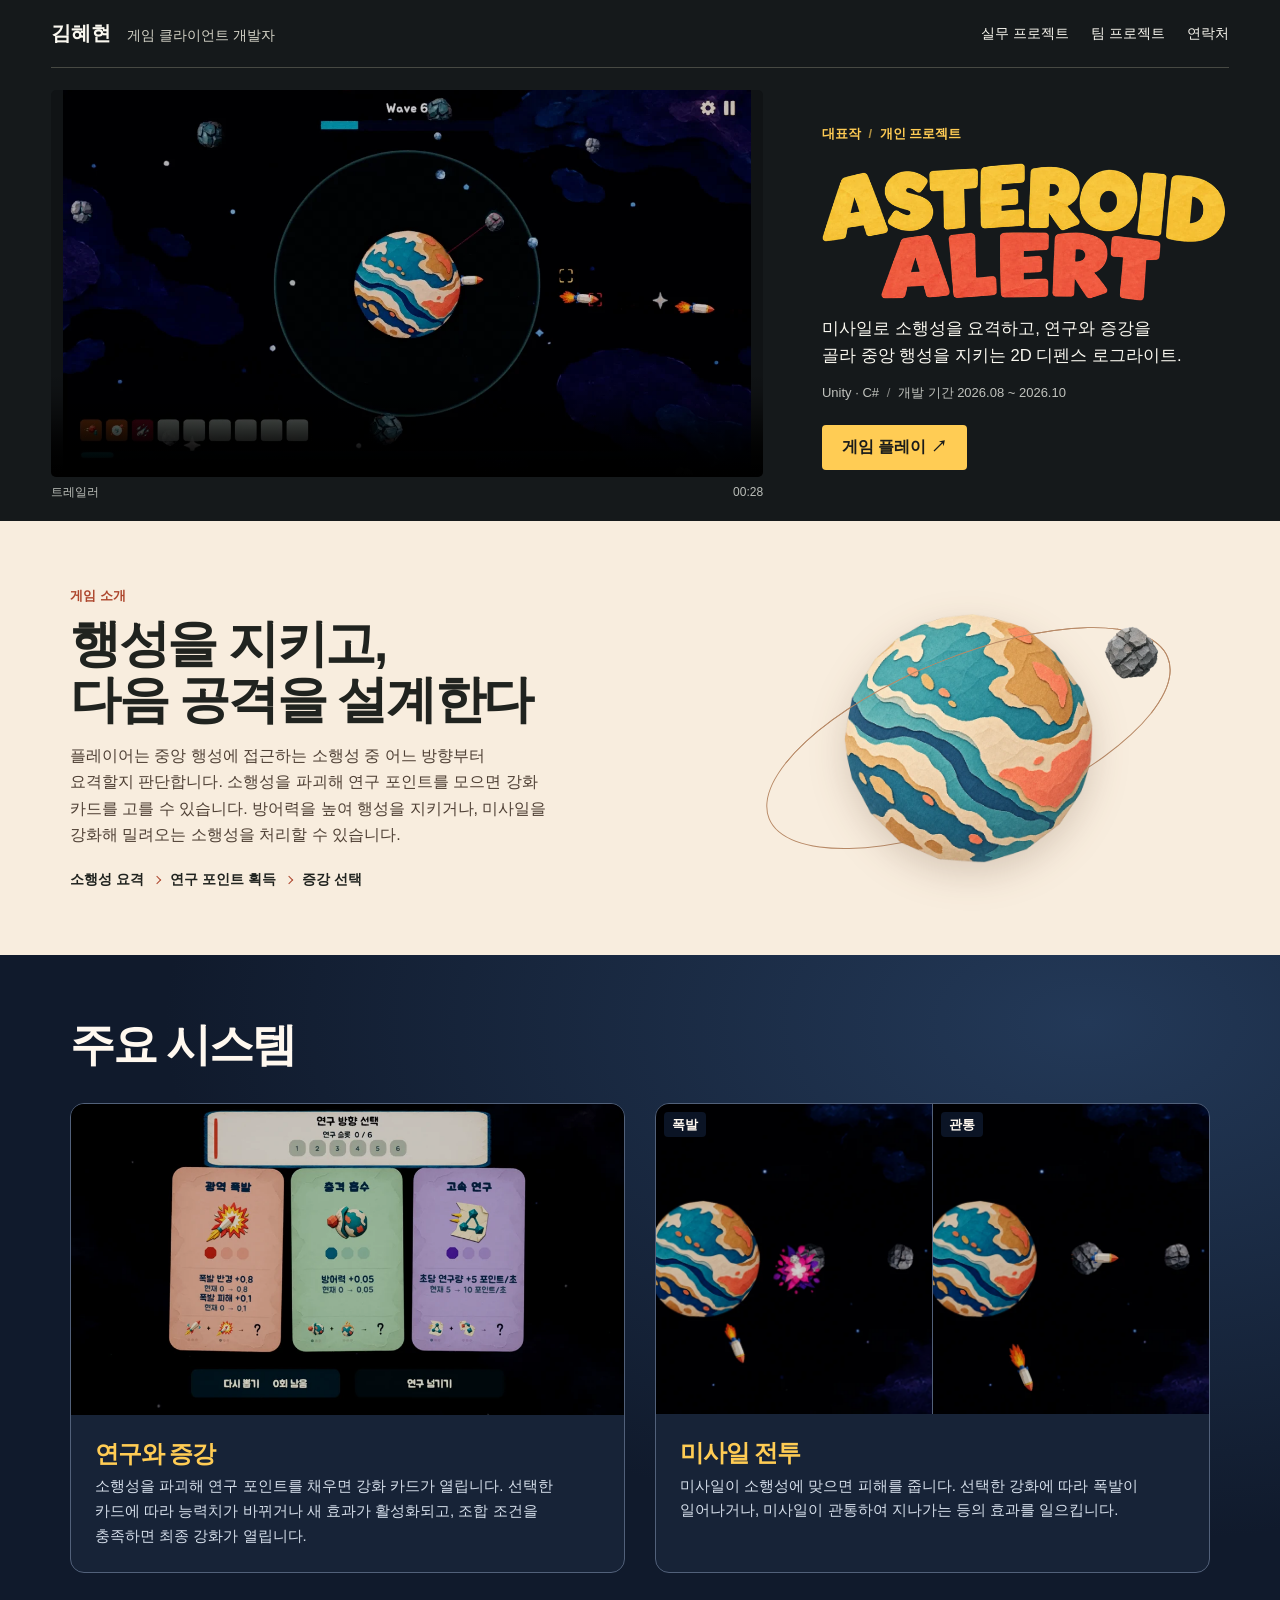
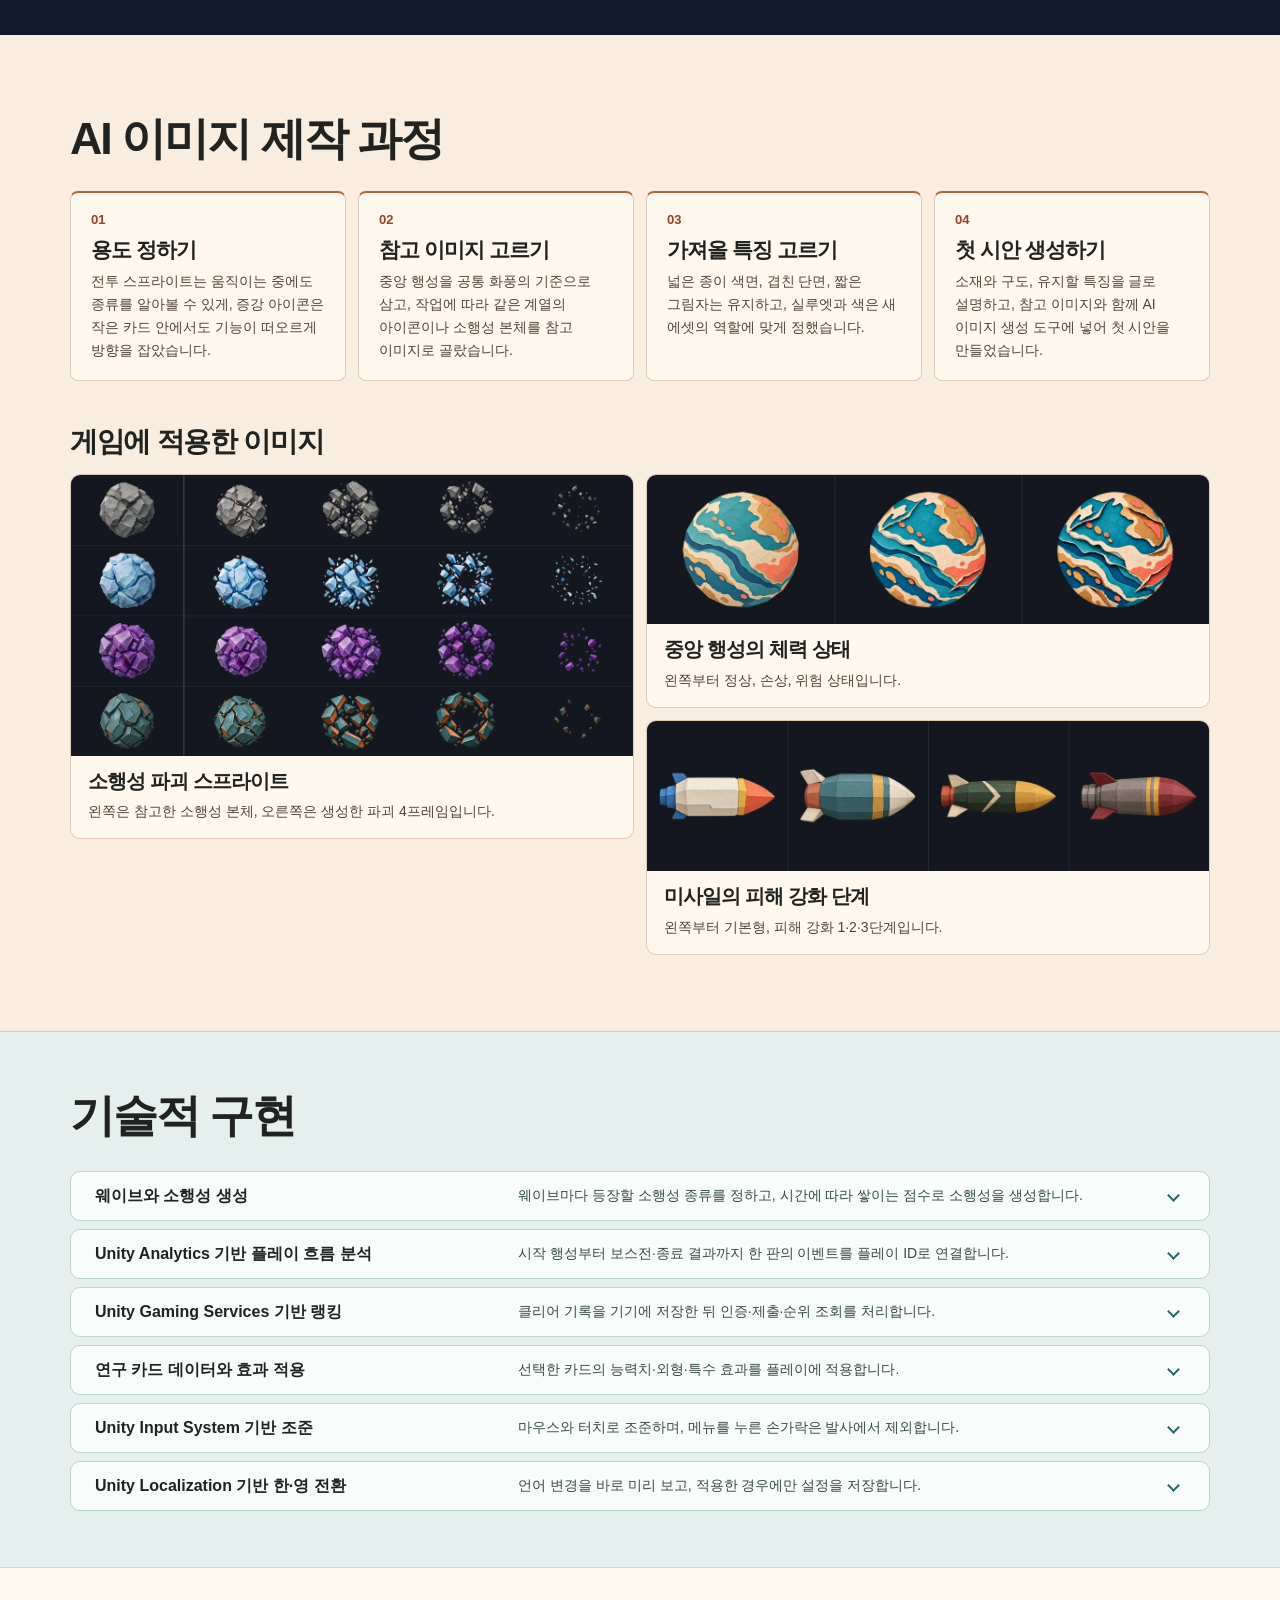
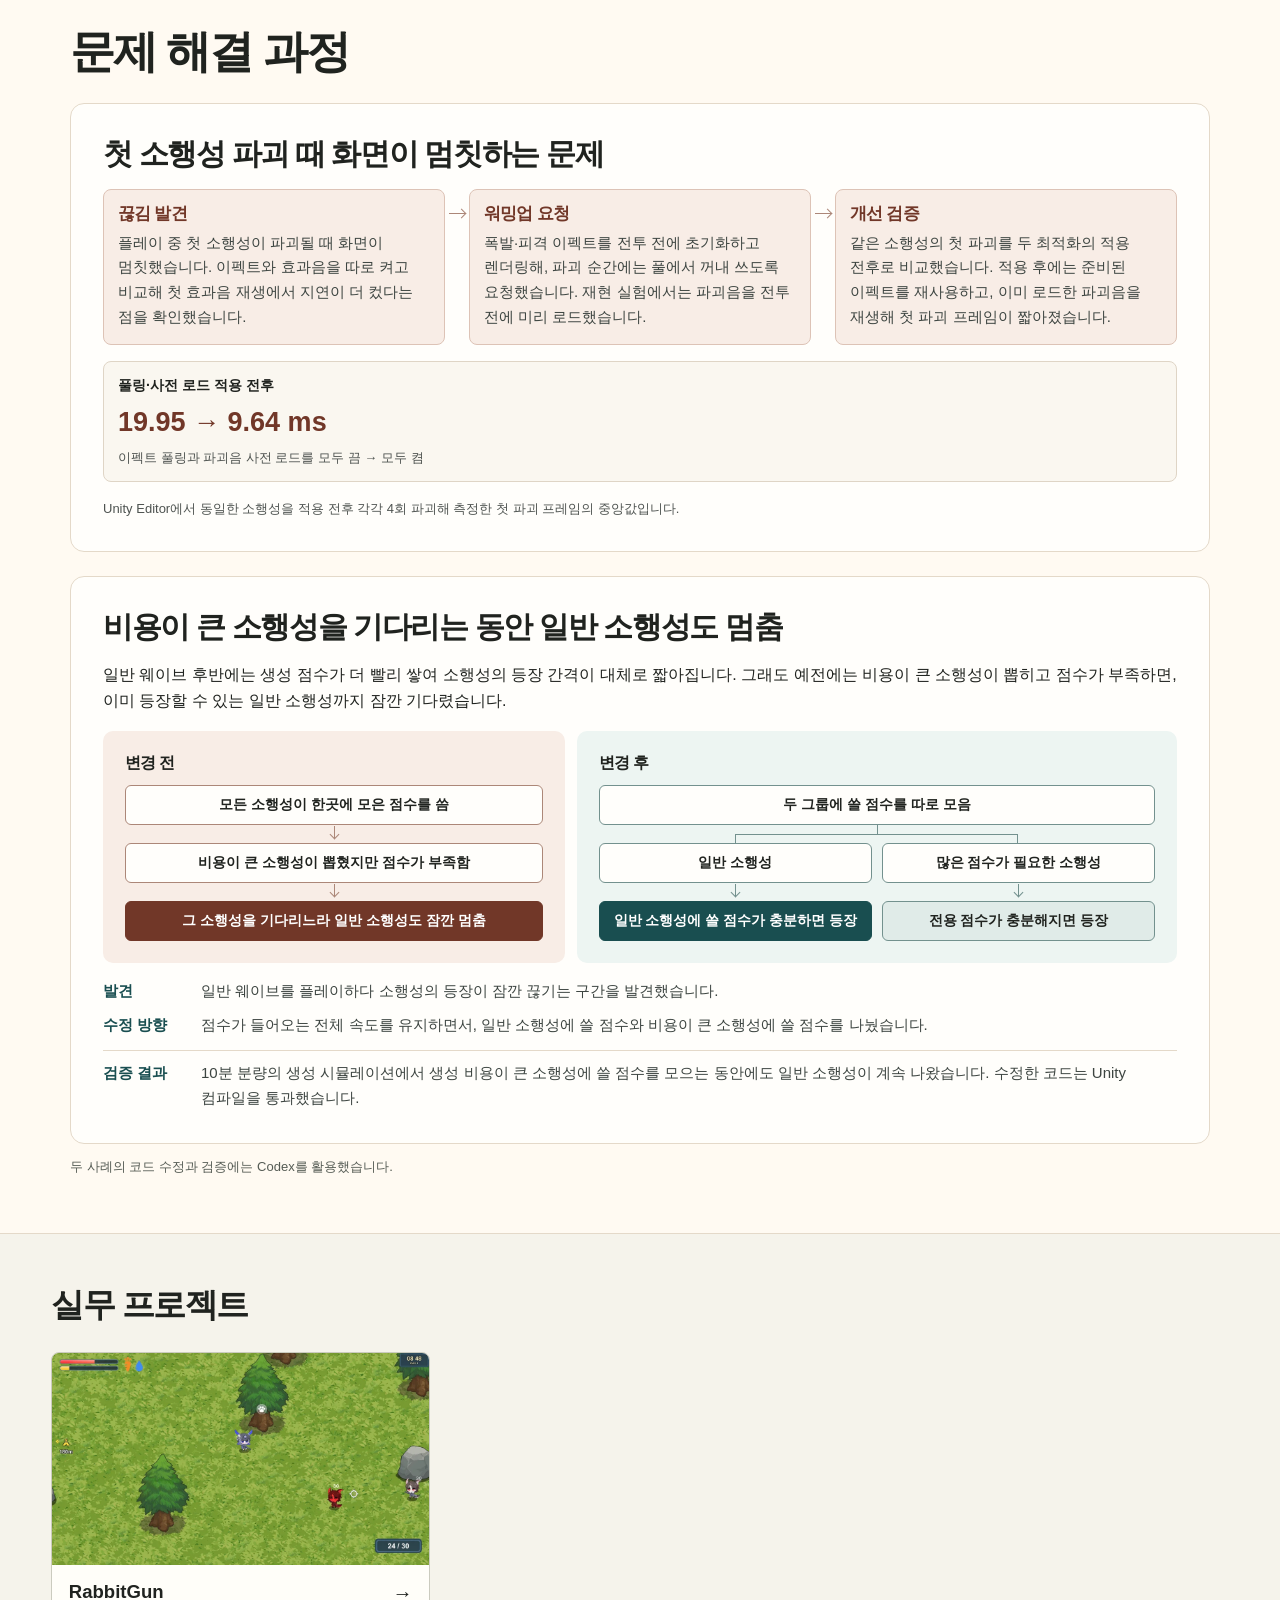
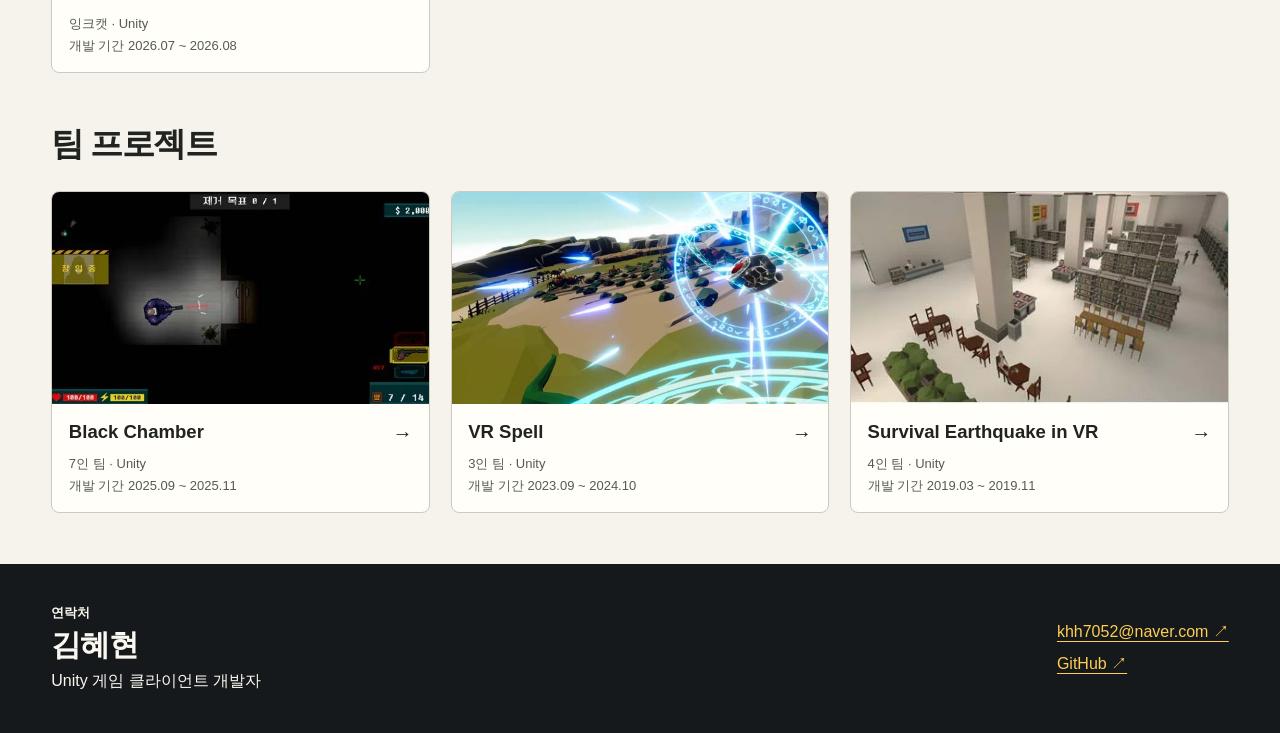
==== index.html @ 4da36af1 "Compare planet states and missile upgrade art" ====
<!doctype html>
<html lang="ko">
<head>
<meta charset="utf-8">
<meta name="viewport" content="width=device-width, initial-scale=1">
<meta name="theme-color" content="#10191c">
<meta name="description" content="김혜현의 Unity 게임 클라이언트 개발 포트폴리오. 대표작 Asteroid Alert, 잉크캣 실무 프로젝트 RabbitGun, 세 팀 프로젝트를 소개합니다.">
<title>김혜현 — Unity 게임 클라이언트 개발자</title>
<link rel="icon" href="icon.webp">
<link rel="stylesheet" href="style.css?v=asteroid-art-comparisons">
<script src="project-dialog.js?v=project-dialog-dismiss" defer></script>
</head>
<body>
<a class="skip" href="#work">본문으로 이동</a>
<header><div class="wrap head"><a class="name" href="#work">김혜현 <span>게임 클라이언트 개발자</span></a><nav aria-label="주요 메뉴"><a href="#practice">실무 프로젝트</a><a href="#projects">팀 프로젝트</a><a href="#contact">연락처</a></nav></div></header>
<main id="work">
<section class="hero" aria-labelledby="title"><div class="wrap hero-grid">
<div class="lead"><p class="eyebrow"><i></i> 대표작 <span>/</span> 개인 프로젝트</p>
<h1 id="title"><img src="title.webp" alt="Asteroid Alert"></h1>
<p class="pitch">미사일로 소행성을 요격하고, 연구와 증강을 골라 중앙 행성을 지키는 2D 디펜스 로그라이트.</p>
<p class="meta">Unity · C# <span>/</span> 개발 기간 2026.08 ~ 2026.10</p>
<div class="actions"><a class="button primary" href="https://play.unity.com/en/games/6e18b9f2-b865-4564-8499-95e3d7a0a68f/asteroid-alert">게임 플레이 ↗</a></div></div>
<figure class="movie"><video controls playsinline preload="none" poster="combat.webp" aria-label="Asteroid Alert 트레일러"><source src="gameplay.mp4?v=0695120e" type="video/mp4"></video><figcaption><span>트레일러</span><span>00:28</span></figcaption></figure>
</div></section>
<div class="asteroid-implementation">
  <section class="asteroid-overview" aria-labelledby="asteroid-implementation-title">
    <div class="wrap asteroid-overview-grid">
      <div class="asteroid-overview-copy">
        <p class="eyebrow">게임 소개</p>
        <h2 id="asteroid-implementation-title">행성을 지키고,<br>다음 공격을 설계한다</h2>
        <p>플레이어는 중앙 행성에 접근하는 소행성 중 어느 방향부터 요격할지 판단합니다. 소행성을 파괴해 연구 포인트를 모으면 강화 카드를 고를 수 있습니다. 방어력을 높여 행성을 지키거나, 미사일을 강화해 밀려오는 소행성을 처리할 수 있습니다.</p>
        <ol class="asteroid-loop" aria-label="한 판의 진행 흐름"><li>소행성 요격</li><li>연구 포인트 획득</li><li>증강 선택</li></ol>
      </div>
      <div class="asteroid-orbit" aria-hidden="true">
        <img class="asteroid-orbit-planet" src="asteroid-planet.webp" width="640" height="640" loading="lazy" alt="">
        <img class="asteroid-orbit-rock" src="rubble.webp" width="158" height="159" loading="lazy" alt="">
      </div>
    </div>
  </section>
  <section class="asteroid-systems" aria-labelledby="asteroid-systems-title">
    <div class="wrap">
      <h2 id="asteroid-systems-title">주요 시스템</h2>
      <div class="asteroid-implementation-media">
        <figure>
          <img src="research-categories.webp" width="960" height="540" loading="lazy" alt="연구 방향 선택 화면에서 왼쪽부터 미사일의 광역 폭발, 행성의 충격 흡수, 특수의 고속 연구 카드가 한 장씩 표시됨">
          <figcaption><h3>연구와 증강</h3><p>소행성을 파괴해 연구 포인트를 채우면 강화 카드가 열립니다. 선택한 카드에 따라 능력치가 바뀌거나 새 효과가 활성화되고, 조합 조건을 충족하면 최종 강화가 열립니다.</p></figcaption>
        </figure>
        <article class="asteroid-combat-card" aria-labelledby="asteroid-combat-title">
          <div class="asteroid-combat-shots">
            <figure>
              <img src="missile-explosion.webp" width="640" height="640" loading="lazy" alt="미사일이 소행성에 맞은 자리에 폭발 효과가 퍼지는 게임 화면">
              <figcaption>폭발</figcaption>
            </figure>
            <figure>
              <img src="missile-piercing.webp" width="640" height="640" loading="lazy" alt="미사일이 첫 소행성의 오른쪽으로 빠져나와 다음 소행성을 향하는 게임 화면">
              <figcaption>관통</figcaption>
            </figure>
          </div>
          <div class="asteroid-combat-copy"><h3 id="asteroid-combat-title">미사일 전투</h3><p>미사일이 소행성에 맞으면 피해를 줍니다. 선택한 강화에 따라 폭발이 일어나거나, 미사일이 관통하여 지나가는 등의 효과를 일으킵니다.</p></div>
        </article>
      </div>
    </div>
  </section>
  <section id="asteroid-art" class="asteroid-art" aria-labelledby="asteroid-art-title">
    <div class="wrap">
      <h2 id="asteroid-art-title">AI 이미지 제작 과정</h2>
      <ol class="asteroid-art-steps">
        <li><span aria-hidden="true">01</span><h3>용도 정하기</h3><p>전투 스프라이트는 움직이는 중에도 종류를 알아볼 수 있게, 증강 아이콘은 작은 카드 안에서도 기능이 떠오르게 방향을 잡았습니다.</p></li>
        <li><span aria-hidden="true">02</span><h3>참고 이미지 고르기</h3><p>중앙 행성을 공통 화풍의 기준으로 삼고, 작업에 따라 같은 계열의 아이콘이나 소행성 본체를 참고 이미지로 골랐습니다.</p></li>
        <li><span aria-hidden="true">03</span><h3>가져올 특징 고르기</h3><p>넓은 종이 색면, 겹친 단면, 짧은 그림자는 유지하고, 실루엣과 색은 새 에셋의 역할에 맞게 정했습니다.</p></li>
        <li><span aria-hidden="true">04</span><h3>첫 시안 생성하기</h3><p>소재와 구도, 유지할 특징을 글로 설명하고, 참고 이미지와 함께 AI 이미지 생성 도구에 넣어 첫 시안을 만들었습니다.</p></li>
      </ol>
      <h3 class="asteroid-art-gallery-title">게임에 적용한 이미지</h3>
      <div class="asteroid-art-gallery">
        <figure class="asteroid-art-feature">
          <div class="asteroid-art-media"><img src="art-destruction-frames.webp" width="1200" height="600" loading="lazy" decoding="async" alt="바위, 얼음, 결정, 장갑 소행성의 본체와 균열부터 파편이 흩어지기까지 이어지는 4프레임"></div>
          <figcaption><h4>소행성 파괴 스프라이트</h4><p>왼쪽은 참고한 소행성 본체, 오른쪽은 생성한 파괴 4프레임입니다.</p></figcaption>
        </figure>
        <figure>
          <div class="asteroid-art-media"><img src="art-planet-states.webp" width="1200" height="320" loading="lazy" decoding="async" alt="종이로 표현한 중앙 행성의 정상, 손상, 위험 상태를 왼쪽부터 비교"></div>
          <figcaption><h4>중앙 행성의 체력 상태</h4><p>왼쪽부터 정상, 손상, 위험 상태입니다.</p></figcaption>
        </figure>
        <figure>
          <div class="asteroid-art-media"><img src="art-missile-stages.webp" width="1200" height="320" loading="lazy" decoding="async" alt="기본 미사일과 피해 강화 1단계, 2단계, 3단계 본체를 왼쪽부터 비교"></div>
          <figcaption><h4>미사일의 피해 강화 단계</h4><p>왼쪽부터 기본형, 피해 강화 1·2·3단계입니다.</p></figcaption>
        </figure>
      </div>
    </div>
  </section>
  <section class="asteroid-technical" aria-labelledby="asteroid-technical-title">
    <div class="wrap">
      <h2 id="asteroid-technical-title">기술적 구현</h2>
      <div class="asteroid-accordion">
        <details class="asteroid-disclosure">
          <summary>
            <span class="asteroid-disclosure-title">웨이브와 소행성 생성</span>
            <span class="asteroid-disclosure-summary">웨이브마다 등장할 소행성 종류를 정하고, 시간에 따라 쌓이는 점수로 소행성을 생성합니다.</span>
          </summary>
          <div class="asteroid-disclosure-body">
            <p>소행성 종류마다 생성에 필요한 점수가 다릅니다. 게임은 웨이브마다 등장 가능한 종류와 점수가 쌓이는 속도를 정합니다.</p>
            <ol class="asteroid-process-flow" role="list">
              <li><strong>생성 점수를 모읍니다</strong><span>일반 소행성에 쓸 점수와 더 많은 점수가 필요한 소행성에 쓸 점수를 따로 모읍니다.</span></li>
              <li><strong>다음에 등장할 종류를 뽑습니다</strong><span>종류별 등장 확률에 따라 뽑습니다. 많은 점수가 필요한 소행성이 뽑히면, 그 소행성에 쓸 점수가 충분해질 때까지 생성을 미룹니다.</span></li>
              <li><strong>등장한 뒤 점수를 씁니다</strong><span>등장 위치를 확보해 소행성이 실제로 생성되면, 그 종류에 필요한 만큼 점수를 뺍니다.</span></li>
            </ol>
            <p><strong>계산 예시 (가상의 수치)</strong> · 10점이 필요한 소행성이 뽑혔을 때 전용 점수가 6점이면 생성을 미룹니다. 시간이 지나 전용 점수가 12점이 된 뒤 소행성이 등장하면 10점을 써서 2점이 남습니다.</p>
            <p class="asteroid-process-note"><strong>일반 소행성의 추첨 시점</strong><span>일반 소행성 중 가장 많은 점수가 필요한 종류까지 생성할 수 있을 때 추첨합니다. 적은 점수로 생성할 수 있는 종류만 반복해서 나오는 일을 줄이기 위해서입니다.</span></p>
          </div>
        </details>
        <details class="asteroid-disclosure">
          <summary id="asteroid-analytics-title">
            <span class="asteroid-disclosure-title">Unity Analytics 기반 플레이 흐름 분석</span>
            <span class="asteroid-disclosure-summary">시작 행성부터 보스전·종료 결과까지 한 판의 이벤트를 플레이 ID로 연결합니다.</span>
          </summary>
          <div class="asteroid-disclosure-body">
            <p>시작 행성부터 웨이브 진행, 연구 선택, 보스전, 한 판의 종료까지 주요 게임 이벤트를 수집합니다.</p>
            <ol class="asteroid-process-flow" role="list">
              <li><strong>플레이를 시작합니다</strong><span>한 판마다 플레이 ID를 만들고, 시작 행성과 각 이벤트의 웨이브 번호와 경과 시간을 함께 기록합니다.</span></li>
              <li><strong>진행과 선택을 기록합니다</strong><span>웨이브 시작·완료, 보스전 시작·결과, 연구 카드의 노출·선택을 기록합니다. 연구에서 다시 뽑거나 건너뛴 경우도 같은 제안 ID로 연결합니다.</span></li>
              <li><strong>종료 결과를 연결합니다</strong><span>승리·패배·중도 종료와 그 사유를 같은 플레이 ID에 연결해, 어느 웨이브까지 진행했고 어떤 선택을 했는지 확인할 수 있게 했습니다.</span></li>
            </ol>
            <p class="asteroid-process-note"><strong>수집 범위</strong><span>수집에 동의한 플레이만 전송하며, 테스트 플레이는 집계 대상에서 제외합니다.</span></p>
          </div>
        </details>
        <details class="asteroid-disclosure">
          <summary id="asteroid-ranking-title">
            <span class="asteroid-disclosure-title">Unity Gaming Services 기반 랭킹</span>
            <span class="asteroid-disclosure-summary">클리어 기록을 기기에 저장한 뒤 인증·제출·순위 조회를 처리합니다.</span>
          </summary>
          <div class="asteroid-disclosure-body">
            <ol class="asteroid-process-flow" role="list">
              <li><strong>클리어 기록을 로컬에 저장</strong><span>플레이 결과를 먼저 기기에 저장하고, 랭킹에 올릴 새 기록은 전송 대기로 남깁니다.</span></li>
              <li><strong>익명 인증과 기록 제출</strong><span><strong>Unity Authentication</strong>으로 익명 로그인해 플레이어를 식별합니다. <strong>Cloud Code</strong>로 클리어 점수와 플레이 상세 정보를 보냅니다.</span></li>
              <li><strong>응답 확인과 순위 조회</strong><span>서버가 확인한 점수와 현재 대기 중인 점수가 일치할 때 대기를 해제합니다. <strong>Leaderboards</strong>에서 순위 목록과 내 순위를 불러옵니다.</span></li>
            </ol>
            <p class="asteroid-process-note"><strong>전송 실패 시</strong><span>기록을 기기에 남겨 다음 랭킹 조회 때 다시 시도합니다. 전송 중 더 좋은 점수가 저장돼도 이전 응답이 새 기록의 대기 상태를 해제하지 않습니다.</span></p>
          </div>
        </details>
        <details class="asteroid-disclosure">
          <summary id="asteroid-technical-details">
            <span class="asteroid-disclosure-title">연구 카드 데이터와 효과 적용</span>
            <span class="asteroid-disclosure-summary">선택한 카드의 능력치·외형·특수 효과를 플레이에 적용합니다.</span>
          </summary>
          <div class="asteroid-disclosure-body">
            <ol class="asteroid-process-flow" role="list">
              <li><strong>카드별 변경 정의</strong><span><code>ScriptableObject</code>에 능력치·외형 변경과 특수 효과를 설정합니다.</span></li>
              <li><strong>선택한 카드 적용</strong><span>공통 적용 코드가 현재 능력치와 외형을 갱신하고 특수 효과를 실행합니다.</span></li>
              <li><strong>다음 발사에 반영</strong><span>미사일 발사 시 갱신된 피해량·관통 횟수·폭발 반경과 외형을 읽습니다.</span></li>
            </ol>
          </div>
        </details>
        <details class="asteroid-disclosure">
          <summary>
            <span class="asteroid-disclosure-title">Unity Input System 기반 조준</span>
            <span class="asteroid-disclosure-summary">마우스와 터치로 조준하며, 메뉴를 누른 손가락은 발사에서 제외합니다.</span>
          </summary>
          <div class="asteroid-disclosure-body">
            <ol class="asteroid-process-flow" role="list">
              <li><strong>입력 좌표 읽기</strong><span>PC에서는 마우스 좌표를, 모바일에서는 <strong>Enhanced Touch</strong>로 손가락 좌표를 읽습니다.</span></li>
              <li><strong>조준할 터치 지정</strong><span>전투 화면에서 시작한 손가락 하나만 조준에 사용합니다. UI에서 시작한 터치는 제외합니다.</span></li>
              <li><strong>조준 해제</strong><span>손을 떼거나 게임 상태가 바뀌면 조준을 해제합니다. 연구 화면에서 누른 채 전투로 돌아와도 새 터치 전까지 발사하지 않습니다.</span></li>
            </ol>
          </div>
        </details>
        <details class="asteroid-disclosure">
          <summary>
            <span class="asteroid-disclosure-title">Unity Localization 기반 한·영 전환</span>
            <span class="asteroid-disclosure-summary">언어 변경을 바로 미리 보고, 적용한 경우에만 설정을 저장합니다.</span>
          </summary>
          <div class="asteroid-disclosure-body">
            <ol class="asteroid-process-flow" role="list">
              <li><strong>언어 미리 보기</strong><span>설정에서 한·영을 고르면 현재 로캘을 바꿉니다.</span></li>
              <li><strong>화면 문구 갱신</strong><span><code>SelectedLocaleChanged</code> 이벤트에 맞춰 도감과 연구 슬롯 문구를 갱신합니다.</span></li>
              <li><strong>적용 여부 확인</strong><span>적용하면 <code>PlayerPrefs</code>에 저장하고, 적용 없이 닫으면 설정을 열기 전 언어로 돌립니다.</span></li>
            </ol>
          </div>
        </details>
      </div>
    </div>
  </section>
  <section class="asteroid-problems" aria-labelledby="asteroid-problem-title">
    <div class="wrap">
      <h2 id="asteroid-problem-title">문제 해결 과정</h2>
      <div class="asteroid-problem-cases">
        <article aria-labelledby="asteroid-first-use-title">
          <h3 id="asteroid-first-use-title">첫 소행성 파괴 때 화면이 멈칫하는 문제</h3>
          <ol class="asteroid-diagnosis-flow" role="list">
            <li><h4>끊김 발견</h4><p>플레이 중 첫 소행성이 파괴될 때 화면이 멈칫했습니다. 이펙트와 효과음을 따로 켜고 비교해 첫 효과음 재생에서 지연이 더 컸다는 점을 확인했습니다.</p></li>
            <li><h4>워밍업 요청</h4><p>폭발·피격 이펙트를 전투 전에 초기화하고 렌더링해, 파괴 순간에는 풀에서 꺼내 쓰도록 요청했습니다. 재현 실험에서는 파괴음을 전투 전에 미리 로드했습니다.</p></li>
            <li><h4>개선 검증</h4><p>같은 소행성의 첫 파괴를 두 최적화의 적용 전후로 비교했습니다. 적용 후에는 준비된 이펙트를 재사용하고, 이미 로드한 파괴음을 재생해 첫 파괴 프레임이 짧아졌습니다.</p></li>
          </ol>
          <dl class="asteroid-case-metrics" aria-label="첫 파괴 프레임 시간">
            <div><dt>풀링·사전 로드 적용 전후</dt><dd><strong>19.95 → 9.64 ms</strong><span>이펙트 풀링과 파괴음 사전 로드를 모두 끔 → 모두 켬</span></dd></div>
          </dl>
          <p class="asteroid-case-note">Unity Editor에서 동일한 소행성을 적용 전후 각각 4회 파괴해 측정한 첫 파괴 프레임의 중앙값입니다.</p>
        </article>
        <article class="asteroid-spawn-case">
          <h3>비용이 큰 소행성을 기다리는 동안 일반 소행성도 멈춤</h3>
          <p>일반 웨이브 후반에는 생성 점수가 더 빨리 쌓여 소행성의 등장 간격이 대체로 짧아집니다. 그래도 예전에는 비용이 큰 소행성이 뽑히고 점수가 부족하면, 이미 등장할 수 있는 일반 소행성까지 잠깐 기다렸습니다.</p>
          <div class="asteroid-spawn-diagrams">
            <section class="asteroid-spawn-diagram asteroid-spawn-before" aria-labelledby="asteroid-spawn-before-title">
              <h4 id="asteroid-spawn-before-title">변경 전</h4>
              <ol class="asteroid-spawn-path" role="list">
                <li class="asteroid-spawn-node">모든 소행성이 한곳에 모은 점수를 씀</li>
                <li class="asteroid-spawn-node">비용이 큰 소행성이 뽑혔지만 점수가 부족함</li>
                <li class="asteroid-spawn-node asteroid-spawn-node-stop">그 소행성을 기다리느라 일반 소행성도 잠깐 멈춤</li>
              </ol>
            </section>
            <section class="asteroid-spawn-diagram asteroid-spawn-after" aria-labelledby="asteroid-spawn-after-title">
              <h4 id="asteroid-spawn-after-title">변경 후</h4>
              <p class="asteroid-spawn-node">두 그룹에 쓸 점수를 따로 모음</p>
              <div class="asteroid-spawn-branches">
                <ol class="asteroid-spawn-path" role="list" aria-label="일반 소행성 생성 경로">
                  <li class="asteroid-spawn-node">일반 소행성</li>
                  <li class="asteroid-spawn-node asteroid-spawn-node-go">일반 소행성에 쓸 점수가 충분하면 등장</li>
                </ol>
                <ol class="asteroid-spawn-path" role="list" aria-label="비용이 큰 소행성 생성 경로">
                  <li class="asteroid-spawn-node">많은 점수가 필요한 소행성</li>
                  <li class="asteroid-spawn-node asteroid-spawn-node-wait">전용 점수가 충분해지면 등장</li>
                </ol>
              </div>
            </section>
          </div>
          <div class="asteroid-case-body">
            <dl class="asteroid-case-steps">
              <div><dt>발견</dt><dd>일반 웨이브를 플레이하다 소행성의 등장이 잠깐 끊기는 구간을 발견했습니다.</dd></div>
              <div><dt>수정 방향</dt><dd>점수가 들어오는 전체 속도를 유지하면서, 일반 소행성에 쓸 점수와 비용이 큰 소행성에 쓸 점수를 나눴습니다.</dd></div>
            </dl>
            <p class="asteroid-case-verification"><strong>검증 결과</strong><span>10분 분량의 생성 시뮬레이션에서 생성 비용이 큰 소행성에 쓸 점수를 모으는 동안에도 일반 소행성이 계속 나왔습니다. 수정한 코드는 Unity 컴파일을 통과했습니다.</span></p>
          </div>
        </article>
      </div>
      <p class="asteroid-case-credit">두 사례의 코드 수정과 검증에는 Codex를 활용했습니다.</p>
    </div>
  </section>
</div>
<section id="practice" class="work-overview practice-overview"><div class="wrap"><h2>실무 프로젝트</h2>
<nav class="project-index" aria-label="실무 프로젝트">
  <a class="project-card" href="rabbitgun.html?v=inkcat-paragraph">
    <img src="rabbitgun.webp" alt="" width="320" height="180">
    <div class="project-card-info">
      <strong lang="en">RabbitGun</strong>
      <span class="project-card-team">잉크캣 · Unity</span>
      <span class="project-card-period">개발 기간 2026.07 ~ 2026.08</span>
      <span class="project-card-arrow" aria-hidden="true">→</span>
    </div>
  </a>
</nav></div></section>
<section id="projects" class="work-overview"><div class="wrap"><h2>팀 프로젝트</h2>
<nav class="project-index" aria-label="팀 프로젝트">
  <a class="project-card" href="black-chamber.html?v=game-overviews">
    <img src="black-chamber.webp" alt="" width="320" height="180">
    <div class="project-card-info">
      <strong lang="en">Black Chamber</strong>
      <span class="project-card-team">7인 팀 · Unity</span>
      <span class="project-card-period">개발 기간 2025.09 ~ 2025.11</span>
      <span class="project-card-arrow" aria-hidden="true">→</span>
    </div>
  </a>
  <a class="project-card" href="vr-spell.html?v=game-overviews">
    <img src="vr-spell.webp" alt="" width="320" height="180">
    <div class="project-card-info">
      <strong lang="en">VR Spell</strong>
      <span class="project-card-team">3인 팀 · Unity</span>
      <span class="project-card-period">개발 기간 2023.09 ~ 2024.10</span>
      <span class="project-card-arrow" aria-hidden="true">→</span>
    </div>
  </a>
  <a class="project-card" href="earthquake-vr.html?v=game-overviews">
    <img src="earthquake-vr.webp" alt="" width="320" height="180">
    <div class="project-card-info">
      <strong lang="en">Survival Earthquake in VR</strong>
      <span class="project-card-team">4인 팀 · Unity</span>
      <span class="project-card-period">개발 기간 2019.03 ~ 2019.11</span>
      <span class="project-card-arrow" aria-hidden="true">→</span>
    </div>
  </a>
</nav></div></section>
<template id="asteroid-detail-template">
<section class="scene-gallery wrap" id="asteroid" aria-labelledby="asteroid-title">
<p class="eyebrow" id="case">대표작 상세</p>
<h2 id="asteroid-title">Asteroid Alert</h2>
<div class="scenes">
  <figure><div class="scene-slot"></div><figcaption></figcaption></figure>
  <figure><div class="scene-slot"></div><figcaption></figcaption></figure>
  <figure><div class="scene-slot"></div><figcaption></figcaption></figure>
</div></section>
</template>
</main><footer id="contact"><div class="wrap foot"><div><p class="eyebrow">연락처</p><h2>김혜현</h2><p>Unity 게임 클라이언트 개발자</p></div><div class="contact"><a href="mailto:khh7052@naver.com">khh7052@naver.com ↗</a><a href="https://github.com/khh7052">GitHub ↗</a></div></div></footer>
<dialog class="project-dialog" aria-labelledby="project-dialog-title">
  <div class="project-dialog-toolbar">
    <div class="project-dialog-heading"></div>
    <button type="button" aria-label="닫기" autofocus><span class="project-close-icon" aria-hidden="true"></span></button>
  </div>
  <div class="projects project-dialog-content"></div>
</dialog>
</body></html>
---- style.css ----
:root {
  color-scheme: light;
  --paper: #f5f3eb;
  --ink: #20231f;
  --muted: #555b54;
  --night: #15191b;
  --accent: #ffcc54;
  --line: #cbcbbf;
}
* { box-sizing: border-box; }
html { scroll-padding-top: 20px; }
body { margin: 0; font: 16px/1.65 "Inter","Malgun Gothic","Apple SD Gothic Neo",sans-serif; background: var(--paper); color: var(--ink); word-break: keep-all; }
.wrap { width: min(1320px, 92%); margin-inline: auto; }
a { color: inherit; text-underline-offset: 4px; }
a:focus-visible,video:focus-visible { outline: 3px solid #e68e27; outline-offset: 3px; }
.skip { position: absolute; top: 0; left: -200vw; z-index: 5; background: white; padding: 8px; }
.skip:focus { left: 8px; }
header,.hero,footer { background: var(--night); color: #faf8f0; }
.head,.foot,.head nav,.links,.movie figcaption { display: flex; align-items: center; }
.head { justify-content: space-between; min-height: 68px; border-bottom: 1px solid #474943; }
.head nav,.links { gap: 22px; }
.head a,.button,.project-card { text-decoration: none; }
.head nav a:hover,.links a:hover,.project-card:hover strong { text-decoration: underline; }
.name { font-size: 20px; font-weight: 800; }
.name span,.head nav { font-size: 14px; }
.name span { margin-left: 10px; color: #d3d2c6; font-weight: 500; }
h1,h2,h3,h4,p,figure { margin: 0; }
h2,h3,h4 { line-height: 1.23; letter-spacing: -.045em; }
h2 { font-size: clamp(30px,3.5vw,54px); }
.hero-grid { display: grid; grid-template-columns: 1.75fr 1fr; align-items: center; gap: 5%; padding-block: 22px 18px; }
.movie { grid-column: 1; grid-row: 1; min-width: 0; }
.lead { grid-column: 2; grid-row: 1; }
.movie video,.project-video,.project-still { display: block; width: 100%; height: auto; aspect-ratio: 16/9; background: #101315; border: 0; object-fit: contain; }
.movie video { border-radius: 5px; max-height: 43vh; }
.movie figcaption { justify-content: space-between; padding-top: 6px; color: #bbbeb9; font-size: 12px; }
.eyebrow,.meta,figcaption { font-size: 13px; }
.eyebrow { font-weight: 700; }
.hero .eyebrow { color: var(--accent); }
.eyebrow span,.meta span { margin-inline: 4px; opacity: .65; }
h1 img { display: block; width: min(100%,415px); height: auto; margin-block: 18px 14px; }
.pitch { max-width: 39ch; font-size: clamp(16px,1.3vw,20px); }
.meta { color: var(--muted); }
.lead .meta { margin-top: 12px; color: #c0c2bd; }
.actions { margin-top: 22px; }
.button { display: inline-block; background: var(--accent); color: #191b1a; padding: 9px 20px; border-radius: 4px; font-weight: 750; }
.button:hover { background: #ffe29a; }
.asteroid-implementation { --orbit-night: #101a2c; --orbit-paper: #f8edde; --orbit-coral: #ad462d; }
.asteroid-implementation .wrap { max-width: 1140px; }
.asteroid-overview { background: var(--orbit-paper); }
.asteroid-overview-grid { display: grid; grid-template-columns: minmax(0,1.2fr) minmax(0,1fr); align-items: center; gap: clamp(24px,6vw,88px); padding-block: clamp(32px,5vw,64px); }
.asteroid-overview-copy .eyebrow { color: var(--orbit-coral); }
.asteroid-overview h2 { margin-block: 10px 16px; font-size: clamp(34px,4vw,56px); line-height: 1.08; }
.asteroid-overview-copy > p:not(.eyebrow) { max-width: 54ch; color: #4f4035; }
.asteroid-loop { display: flex; flex-wrap: wrap; gap: 7px 10px; margin: 20px 0 0; padding: 0; list-style: none; }
.asteroid-loop li { display: flex; align-items: center; gap: 10px; font-size: 14px; font-weight: 750; }
.asteroid-loop li + li::before { content: ""; width: 5px; height: 5px; border-top: 1px solid var(--orbit-coral); border-right: 1px solid var(--orbit-coral); transform: rotate(45deg); }
.asteroid-orbit { position: relative; isolation: isolate; width: min(100%,440px); aspect-ratio: 1.5; justify-self: center; display: grid; place-items: center; }
.asteroid-orbit::before,.asteroid-orbit::after { content: ""; position: absolute; inset: 22% 1%; border: 1px solid #b88a67; border-radius: 50%; transform: rotate(-22deg); }
.asteroid-orbit::before { z-index: -1; }
.asteroid-orbit::after { border-bottom-color: transparent; border-left-color: transparent; }
.asteroid-orbit-planet { display: block; width: 62%; height: auto; filter: drop-shadow(0 12px 18px #59322032); }
.asteroid-orbit-rock { position: absolute; z-index: 1; top: 12%; right: 7%; width: 12%; height: auto; transform: rotate(14deg); }
.asteroid-systems { padding-block: clamp(30px,5vw,62px); background: radial-gradient(ellipse at 85% 10%,#233958 0,transparent 60%),var(--orbit-night); color: #fff8ef; }
.asteroid-systems h2,.asteroid-technical h2,.asteroid-problems h2 { font-size: clamp(28px,3.5vw,46px); }
.asteroid-implementation-media { display: grid; grid-template-columns: repeat(2,minmax(0,1fr)); gap: clamp(14px,2.4vw,30px); margin-top: clamp(18px,2.5vw,30px); }
.asteroid-implementation-media > figure,.asteroid-combat-card { min-width: 0; overflow: hidden; border: 1px solid #52617a; border-radius: 14px; background: #172337; }
.asteroid-implementation-media img { display: block; width: 100%; height: auto; background: #080f1c; }
.asteroid-implementation-media > figure > figcaption,.asteroid-combat-copy { padding: clamp(14px,2vw,24px); }
.asteroid-combat-shots { display: grid; grid-template-columns: repeat(2,minmax(0,1fr)); gap: 1px; background: #52617a; }
.asteroid-combat-shots figure { position: relative; }
.asteroid-combat-shots img { aspect-ratio: 8/9; object-fit: cover; }
.asteroid-combat-shots figcaption { position: absolute; top: 8px; left: 8px; padding: 2px 8px; border-radius: 4px; background: #0b1425; color: #fff8ef; font-weight: 700; }
.asteroid-implementation-media h3 { font-size: clamp(18px,2vw,24px); }
.asteroid-implementation-media h3 { color: var(--accent); }
.asteroid-implementation-media p { margin-top: 6px; color: #d5deea; font-size: 15px; }
.asteroid-art { padding-block: clamp(36px,6vw,76px); background: var(--orbit-paper); border-bottom: 1px solid #d8c6b4; }
.asteroid-art h2 { font-size: clamp(28px,3.5vw,46px); }
.asteroid-art-steps { display: grid; grid-template-columns: repeat(4,minmax(0,1fr)); gap: 12px; margin: 24px 0 0; padding: 0; list-style: none; }
.asteroid-art-steps li { padding: 16px clamp(12px,1.6vw,20px) 18px; border: 1px solid #dfc9b5; border-top: 2px solid #b86347; border-radius: 8px; background: #fff8ee; }
.asteroid-art-steps li > span { display: block; margin-bottom: 7px; color: #9c4029; font-size: 13px; font-weight: 750; font-variant-numeric: tabular-nums; }
.asteroid-art-steps h3 { font-size: clamp(16px,1.7vw,21px); }
.asteroid-art-steps p,.asteroid-art-gallery p { margin-top: 7px; color: #524338; font-size: 14px; }
.asteroid-art-gallery-title { margin-block: clamp(26px,4vw,44px) 14px; font-size: clamp(20px,2.4vw,28px); }
.asteroid-art-gallery { display: grid; grid-template-columns: repeat(2,minmax(0,1fr)); align-items: start; gap: 12px; }
.asteroid-art-gallery figure { min-width: 0; overflow: hidden; border: 1px solid #dfc9b5; border-radius: 10px; background: #fff8ee; }
.asteroid-art-feature { grid-row: span 2; }
.asteroid-art-media { background: #141820; }
.asteroid-art-media img { display: block; width: 100%; height: auto; }
.asteroid-art-gallery figcaption { padding: 13px clamp(10px,1.5vw,17px) 15px; }
.asteroid-art-gallery h4 { font-size: clamp(16px,1.6vw,20px); }
@media (max-width: 760px) {
  .asteroid-art-steps { grid-template-columns: repeat(2,minmax(0,1fr)); }
  .asteroid-art-gallery { grid-template-columns: minmax(0,1fr); }
  .asteroid-art-feature { grid-row: auto; }
}
.asteroid-technical { padding-block: clamp(28px,4.5vw,56px); background: #e5efed; border-bottom: 1px solid #c4d9d5; }
.asteroid-accordion { display: grid; gap: 8px; margin-top: clamp(16px,2.5vw,28px); }
.asteroid-disclosure { min-width: 0; border: 1px solid #b9d2cd; border-radius: 10px; background: #f8fcfb; }
.asteroid-disclosure summary { display: grid; grid-template-columns: minmax(0,1fr) minmax(0,1.55fr) 24px; align-items: center; gap: 6px clamp(10px,2vw,24px); min-height: 48px; padding: 12px clamp(14px,2vw,24px); border-radius: 9px; cursor: pointer; list-style: none; }
.asteroid-disclosure summary::-webkit-details-marker { display: none; }
.asteroid-disclosure summary:hover { background: #edf6f3; }
.asteroid-disclosure summary:focus-visible { outline: 3px solid #337584; outline-offset: 2px; }
.asteroid-disclosure summary::after { content: ""; justify-self: center; width: 7px; height: 7px; border-right: 2px solid #276469; border-bottom: 2px solid #276469; transform: rotate(45deg); }
.asteroid-disclosure[open] summary::after { transform: rotate(225deg); }
.asteroid-disclosure-title { font-weight: 750; line-height: 1.4; }
.asteroid-disclosure-summary { color: #384b48; font-size: 14px; line-height: 1.5; }
.asteroid-disclosure-body { padding: 0 clamp(14px,2vw,24px) clamp(14px,2vw,24px); border-top: 1px solid #d8e8e4; }
.asteroid-technical p,.asteroid-process-flow span { color: #384b48; font-size: 15px; }
.asteroid-technical p { margin-top: 8px; }
.asteroid-process-flow { --step-size: 36px; --step-gap: clamp(16px,3vw,38px); --step-line: #93bdb7; display: grid; grid-template-columns: repeat(3,minmax(0,1fr)); gap: var(--step-gap); margin: clamp(20px,3vw,32px) 0 0; padding: 0; list-style: none; counter-reset: implementation-step; }
.asteroid-process-flow li { position: relative; min-width: 0; counter-increment: implementation-step; }
.asteroid-process-flow li::before { content: counter(implementation-step) / ""; display: grid; place-items: center; width: var(--step-size); height: var(--step-size); margin-bottom: 12px; border-radius: 50%; background: #194e50; color: #fff; font-size: 15px; font-weight: 750; }
.asteroid-process-flow li:not(:last-child)::after { content: ""; position: absolute; inset: calc(var(--step-size) / 2) calc(8px - var(--step-gap)) auto calc(var(--step-size) + 8px); border-top: 1px solid var(--step-line); }
.asteroid-process-flow li > strong,.asteroid-process-flow li > span { display: block; }
.asteroid-process-flow li > strong { font-size: 17px; line-height: 1.4; }
.asteroid-process-flow li > span { margin-top: 5px; }
.asteroid-technical .asteroid-process-note { display: flex; flex-wrap: wrap; gap: 4px 14px; margin-top: clamp(18px,2.5vw,28px); padding: 10px 14px; border-left: 3px solid #48867b; border-radius: 0 6px 6px 0; background: #e7f1ef; }
.asteroid-process-note strong { color: #194e50; }
.asteroid-process-note span { flex: 1 1 320px; }
.asteroid-process-flow code { overflow-wrap: anywhere; }
@media(max-width:740px){
  .asteroid-disclosure summary { grid-template-columns: minmax(0,1fr) 24px; }
  .asteroid-disclosure-title,.asteroid-disclosure-summary { grid-column: 1; }
  .asteroid-disclosure summary::after { grid-column: 2; grid-row: 1 / 3; }
  .asteroid-process-flow { --step-size: 30px; --step-gap: 18px; grid-template-columns: 1fr; }
  .asteroid-process-flow li { padding-left: calc(var(--step-size) + 12px); }
  .asteroid-process-flow li::before { position: absolute; top: 0; left: 0; margin: 0; }
  .asteroid-process-flow li:not(:last-child)::after { inset: calc(var(--step-size) + 4px) auto calc(4px - var(--step-gap)) calc(var(--step-size) / 2); border-top: 0; border-left: 1px solid var(--step-line); }
}
.asteroid-problems { padding-block: clamp(28px,4.5vw,56px); background: #fffaf2; border-bottom: 1px solid #e4d9c9; }
.asteroid-problem-cases { display: grid; gap: clamp(14px,2vw,24px); margin-top: clamp(16px,2vw,24px); }
.asteroid-problem-cases article { --case-heading: #713728; display: grid; gap: 16px; padding: clamp(16px,3vw,32px); border: 1px solid #e4d9c9; border-radius: 14px; background: #fffefb; }
.asteroid-problem-cases article + article { --case-heading: #194e50; }
.asteroid-problem-cases h3 { font-size: clamp(21px,2.4vw,30px); }
.asteroid-diagnosis-flow { display: grid; grid-template-columns: repeat(3,minmax(0,1fr)); gap: 24px; margin: 0; padding: 0; list-style: none; }
.asteroid-diagnosis-flow li { position: relative; min-width: 0; padding: 14px; border: 1px solid #ddc3b6; border-radius: 8px; background: #f8ede6; }
.asteroid-diagnosis-flow li + li::before { content: ""; position: absolute; top: 23px; left: -21px; width: 17px; border-top: 1px solid #ac8778; }
.asteroid-diagnosis-flow li + li::after { content: ""; position: absolute; top: 20px; left: -12px; width: 6px; height: 6px; border-top: 1px solid #ac8778; border-right: 1px solid #ac8778; transform: rotate(45deg); }
.asteroid-diagnosis-flow h4 { font-size: 17px; color: var(--case-heading); }
.asteroid-diagnosis-flow p { margin-top: 6px; color: #3d4541; font-size: 15px; }
.asteroid-case-metrics { margin: 0; padding: 12px 14px; border: 1px solid #dfd5c6; border-radius: 8px; background: #faf7f0; }
.asteroid-case-metrics dt { font-size: 14px; font-weight: 750; }
.asteroid-case-metrics dd { display: grid; gap: 3px; margin: 3px 0 0; }
.asteroid-case-metrics strong { color: var(--case-heading); font-size: clamp(18px,2.35vw,27px); font-variant-numeric: tabular-nums; white-space: nowrap; }
.asteroid-case-metrics span,.asteroid-case-note { color: #4e5350; font-size: 13px; }
.asteroid-case-steps { display: grid; gap: 10px; margin: 0; }
.asteroid-case-steps > div,.asteroid-case-verification { display: grid; grid-template-columns: 6em minmax(0,1fr); gap: 4px 8px; align-items: baseline; }
.asteroid-case-steps dt { font-weight: 750; color: var(--case-heading); }
.asteroid-case-steps dd { margin: 0; }
.asteroid-case-steps,.asteroid-case-verification { font-size: 15px; color: #3d4541; }
.asteroid-case-verification { margin-top: 12px; padding-top: 10px; border-top: 1px solid #e4d9c9; }
.asteroid-case-verification strong { color: var(--case-heading); }
.asteroid-case-credit { margin-top: 12px; color: var(--muted); font-size: 13px; }
.asteroid-spawn-diagrams { display: grid; grid-template-columns: minmax(0,1fr) minmax(0,1.3fr); gap: 12px; }
.asteroid-spawn-diagram { --spawn-line: #73918e; min-width: 0; padding: clamp(12px,2vw,22px); border-radius: 10px; background: #edf5f2; }
.asteroid-spawn-before { --spawn-line: #ac8778; background: #f8ede6; }
.asteroid-spawn-diagram h4 { margin-bottom: 12px; font-size: 16px; }
.asteroid-spawn-path { display: grid; gap: 18px; margin: 0; padding: 0; list-style: none; }
.asteroid-spawn-node { position: relative; display: grid; align-items: center; min-height: 40px; padding: 7px 10px; border: 1px solid var(--spawn-line); border-radius: 6px; background: #fffefb; text-align: center; font-size: 14px; font-weight: 650; line-height: 1.4; }
.asteroid-spawn-path li + li::before { content: ""; position: absolute; top: -18px; left: 50%; height: 12px; border-left: 1px solid var(--spawn-line); }
.asteroid-spawn-path li + li::after { content: ""; position: absolute; top: -13px; left: calc(50% - 3px); width: 6px; height: 6px; border-right: 1px solid var(--spawn-line); border-bottom: 1px solid var(--spawn-line); transform: rotate(45deg); }
.asteroid-spawn-node-stop { color: #fff; background: #713728; border-color: #713728; }
.asteroid-spawn-node-go { color: #fff; background: #194e50; border-color: #194e50; }
.asteroid-spawn-node-wait { background: #e0ebe8; }
.asteroid-spawn-branches { --branch-gap: 10px; position: relative; display: grid; grid-template-columns: repeat(2,minmax(0,1fr)); gap: var(--branch-gap); padding-top: 18px; }
.asteroid-spawn-branches .asteroid-spawn-path { grid-template-rows: repeat(2,1fr); }
.asteroid-spawn-branches::before { content: ""; position: absolute; top: 0; left: 50%; height: 9px; border-left: 1px solid var(--spawn-line); }
.asteroid-spawn-branches::after { content: ""; position: absolute; inset: 9px calc(25% - var(--branch-gap) / 4) auto; height: 9px; border: 1px solid var(--spawn-line); border-bottom: 0; }
@media(max-width:760px){
  .asteroid-spawn-diagrams,.asteroid-diagnosis-flow { grid-template-columns: 1fr; }
  .asteroid-diagnosis-flow li + li::before { top: -22px; left: 50%; width: 0; height: 17px; border-top: 0; border-left: 1px solid #ac8778; }
  .asteroid-diagnosis-flow li + li::after { top: -13px; left: calc(50% - 3px); transform: rotate(135deg); }
}
@media(max-width:640px){
  .asteroid-case-steps > div,.asteroid-case-verification { grid-template-columns: 1fr; }
}
@media(max-width:480px){
}
.work-overview { padding-block: clamp(28px,4vw,56px); }
.work-overview h2 { font-size: clamp(24px,2.6vw,36px); margin-bottom: clamp(16px,2vw,26px); }
.practice-overview { padding-bottom: 0; }
.project-index { display: grid; grid-template-columns: repeat(3,minmax(0,1fr)); gap: clamp(12px,1.6vw,24px); }
.project-card { display: flex; flex-direction: column; background: #fffef9; border: 1px solid var(--line); border-radius: 8px; }
.project-card:hover { border-color: var(--muted); }
.project-card img { display: block; width: 100%; height: auto; aspect-ratio: 16/9; object-fit: cover; border-radius: 7px 7px 0 0; background: var(--night); }
.project-card-info { flex: 1; display: grid; grid-template-columns: minmax(0,1fr) auto; grid-template-rows: 1fr auto auto; gap: 4px 8px; padding: clamp(10px,1.3vw,18px); }
.project-card strong { font-size: clamp(16px,1.45vw,21px); line-height: 1.22; grid-column: 1; }
.project-card-team,.project-card-period { grid-column: 1 / -1; color: var(--muted); font-size: 13px; line-height: 1.4; }
.project-card-team { margin-top: 6px; }
.project-card-arrow { grid-column: 2; grid-row: 1; align-self: start; line-height: 1.2; font-size: 20px; }
.scene-gallery,.other { padding-block: clamp(32px,4vw,64px); }
.scene-gallery .eyebrow { color: var(--muted); margin-bottom: 6px; }
.scenes { display: grid; grid-template-columns: repeat(3,minmax(0,1fr)); gap: clamp(16px,2vw,28px); margin-top: 20px; }
.scenes img { display: block; width: 100%; aspect-ratio: 16/9; object-fit: cover; }
.scenes figcaption { font-size: 16px; }
.scene-slot { aspect-ratio: 16/9; border: 1px solid var(--line); border-radius: 3px; }
.scene-slot + figcaption { min-height: 2rem; }
.scenes h3 { margin: 12px 0 6px; font-size: 22px; }
.scenes code { overflow-wrap: anywhere; }
.scenes small { display: block; margin-top: 6px; color: var(--muted); }
@media(max-width:640px){ .scenes { grid-template-columns: 1fr; gap: 24px; } }
.projects article { display: grid; grid-template-columns: minmax(0,1.08fr) minmax(0,1fr); gap: 4%; border-top: 1px solid var(--line); }
.project-copy p { color: #40473f; }
.team-intro p+p { margin-top: 12px; }
.team-extra b { color: var(--ink); margin-right: 5px; }
.other { background: #fffef9; }
.projects { margin-top: 24px; }
.projects article { align-items: start; grid-template-areas: "heading heading" "media intro" "copy copy"; row-gap: clamp(18px,2.5vw,30px); padding-block: 32px; }
.project-heading { grid-area: heading; }
.project-title { display: flex; flex-wrap: wrap; align-items: baseline; gap: 4px 18px; margin-bottom: 6px; }
.project-title h1 { font-size: clamp(30px,4vw,54px); line-height: 1.15; letter-spacing: -.045em; }
.project-back { font-weight: 700; }
.project-media { grid-area: media; }
.project-genre { margin-top: 8px; color: var(--muted); font-weight: 650; }
.projects .team-intro { grid-area: intro; max-width: 54ch; }
.project-copy { grid-area: copy; padding-top: clamp(16px,2vw,24px); border-top: 1px solid var(--line); }
.project-heading .project-period,.team-role { display: inline-block; white-space: nowrap; }
.project-heading .project-period { margin-inline: 0; opacity: 1; }
.team-role { color: var(--ink); }
.project-copy h2 { margin-bottom: 12px; font-size: clamp(19px,1.6vw,24px); }
.project-contributions { display: grid; grid-template-columns: repeat(auto-fit,minmax(min(100%,230px),1fr)); gap: 10px 16px; margin: 0; }
.project-contributions > div { padding: 12px 14px; background: var(--paper); border-radius: 6px; }
.project-contributions dt { font-weight: 700; line-height: 1.4; }
.project-contributions dd { margin: 5px 0 0; color: #40473f; }
.project-copy .team-extra { margin-top: 14px; }
.project-dialog { width: min(1120px,calc(100% - 48px)); max-width: none; max-height: calc(100dvh - 48px); padding: 0; border: 1px solid var(--line); border-radius: 14px; color: var(--ink); background: #fffef9; overscroll-behavior: contain; box-shadow: 0 20px 64px rgb(10 15 18 / 30%); }
.project-dialog,.project-dialog::backdrop { opacity: 1; transition: opacity 180ms ease; }
.project-dialog::backdrop { background: rgb(15 20 22 / 72%); }
.project-dialog.is-closing,.project-dialog.is-closing::backdrop { opacity: 0; }
.project-dialog.is-closing { pointer-events: none; }
@starting-style {
  .project-dialog[open],.project-dialog[open]::backdrop { opacity: 0; }
}
@media(prefers-reduced-motion:reduce){
  .project-dialog,.project-dialog::backdrop { transition: none; }
}
body:has(.project-dialog[open]) { overflow: hidden; }
.project-dialog-toolbar { position: sticky; top: 0; z-index: 1; display: flex; align-items: flex-start; justify-content: space-between; gap: 12px; padding: clamp(14px,2.3vw,28px) clamp(16px,3vw,36px); border-bottom: 1px solid var(--line); background: var(--paper); font-size: 14px; }
.project-dialog-heading { min-width: 0; }
.project-dialog-heading .project-title { margin: 0; }
.project-dialog-heading h1 { font-size: clamp(22px,3vw,40px); line-height: 1.15; }
.project-dialog button { min-height: 44px; padding-inline: 12px; border: 1px solid var(--line); border-radius: 6px; background: #fffef9; color: var(--ink); font: inherit; font-weight: 700; cursor: pointer; }
.project-dialog-toolbar button { flex: none; display: grid; place-items: center; width: 44px; height: 44px; padding: 0; }
.project-close-icon { display: grid; place-items: center; width: 18px; height: 18px; }
.project-close-icon::before,.project-close-icon::after { content: ""; grid-area: 1 / 1; width: 16px; height: 2px; border-radius: 1px; background: currentColor; }
.project-close-icon::before { transform: rotate(45deg); }
.project-close-icon::after { transform: rotate(-45deg); }
.project-dialog button:hover { border-color: var(--muted); }
.project-dialog button:focus-visible { outline: 3px solid #e68e27; outline-offset: 3px; }
.project-dialog-content { margin: 0; padding: clamp(16px,3vw,36px); }
.projects.project-dialog-content article { padding: 0; border: 0; }
.project-dialog-content .project-media > :is(img,iframe) { border-radius: 8px; }
.project-dialog-content > button { margin-top: 12px; }
.links { flex-wrap: wrap; gap: 6px 16px; margin-top: 16px; font-size: 14px; font-weight: 650; }
.foot { justify-content: space-between; gap: 18px; padding-block: 38px; }
.foot h2 { font-size: 30px; margin-block: 4px; }
.contact { display: grid; gap: 6px; color: var(--accent); }
@media(max-width:800px){
  .hero-grid { grid-template-columns: 1.2fr 1fr; gap: 4%; }
  .project-index { grid-template-columns: repeat(2,minmax(0,1fr)); }
  .project-copy { font-size: 15px; }
}
@media(max-width:640px){
  body { font-size: 15px; }
  .project-dialog { width: calc(100% - 16px); max-height: calc(100dvh - 16px); border-radius: 8px; }
  .head { min-height: 56px; }
  .head nav { gap: 12px; font-size: 13px; }
  .name { font-size: 17px; }
  .name span { display: none; }
  .hero-grid,.projects article { display: flex; flex-direction: column; align-items: stretch; }
  .hero-grid { padding-block: 20px; gap: 18px; }
  .asteroid-overview-grid,.asteroid-implementation-media { grid-template-columns: 1fr; }
  .asteroid-overview-grid { gap: 12px; }
  .asteroid-orbit { width: min(74%,290px); }
  h1 img { width: min(62%,260px); margin-block: 9px; }
  .actions { margin-top: 12px; }
  .projects article { gap: 14px; padding-block: 20px; }
  .project-contributions { grid-template-columns: 1fr; }
  .foot { align-items: start; flex-direction: column; }
}
@media(max-width:640px){
  .hero-grid { display: grid; grid-template-columns: 1.1fr 1fr; gap: 12px; align-items: center; }
  .lead { grid-column: 1; }
  .movie { grid-column: 2; }
  h1 img { width: 100%; }
  .lead .meta { font-size: 12px; }
  .pitch { font-size: 14px; }
}
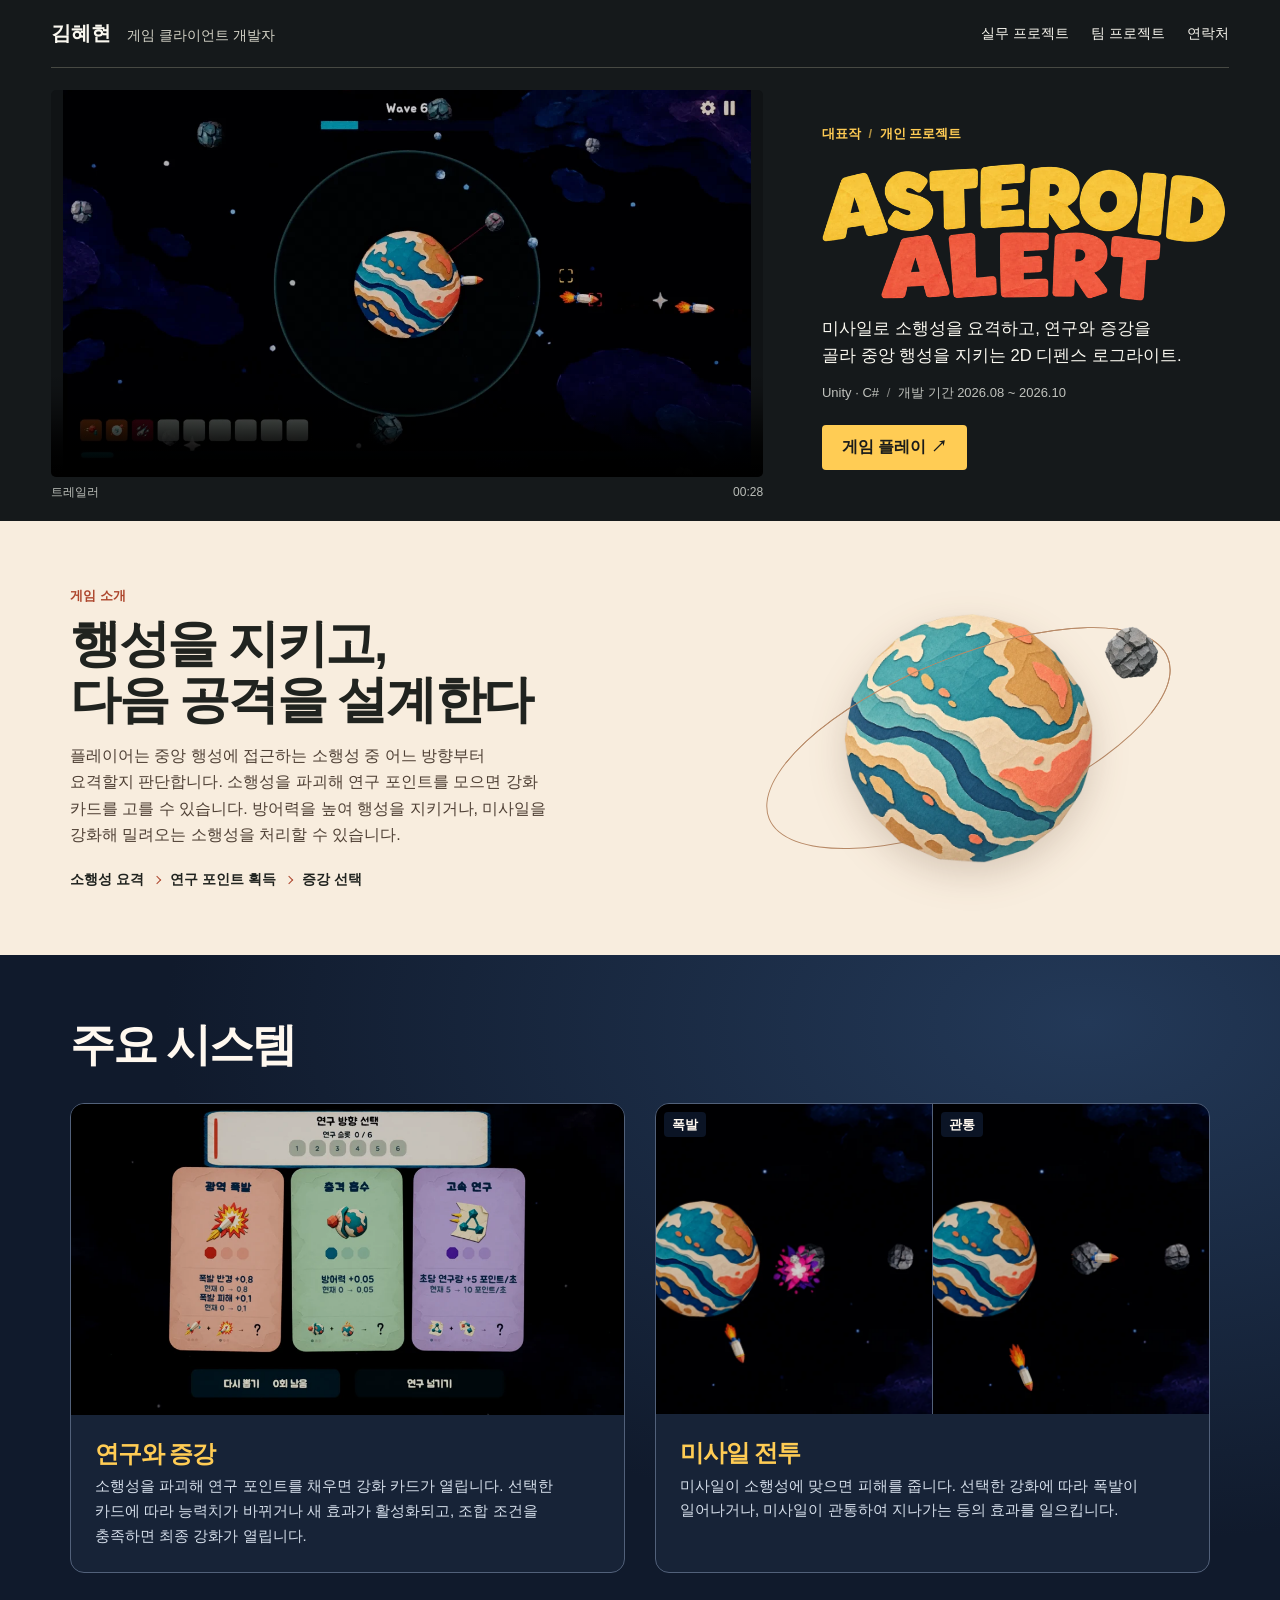
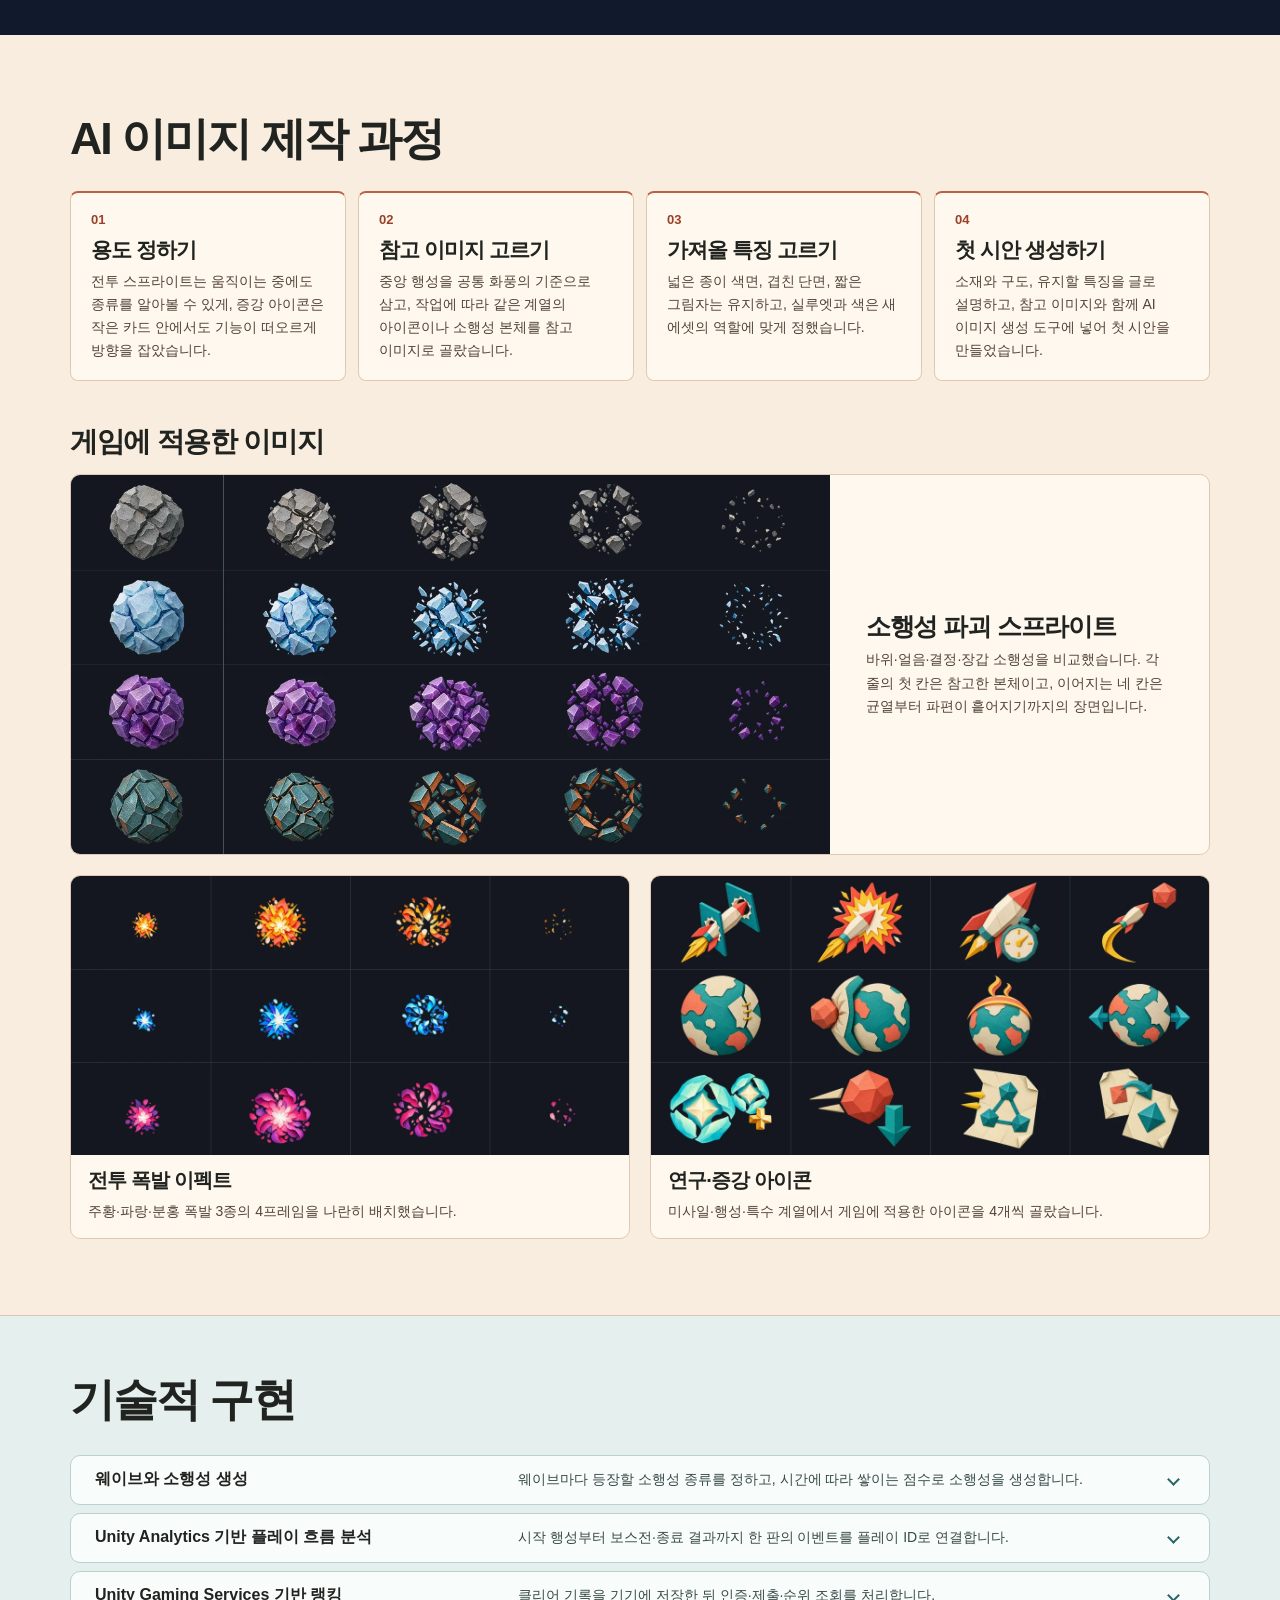
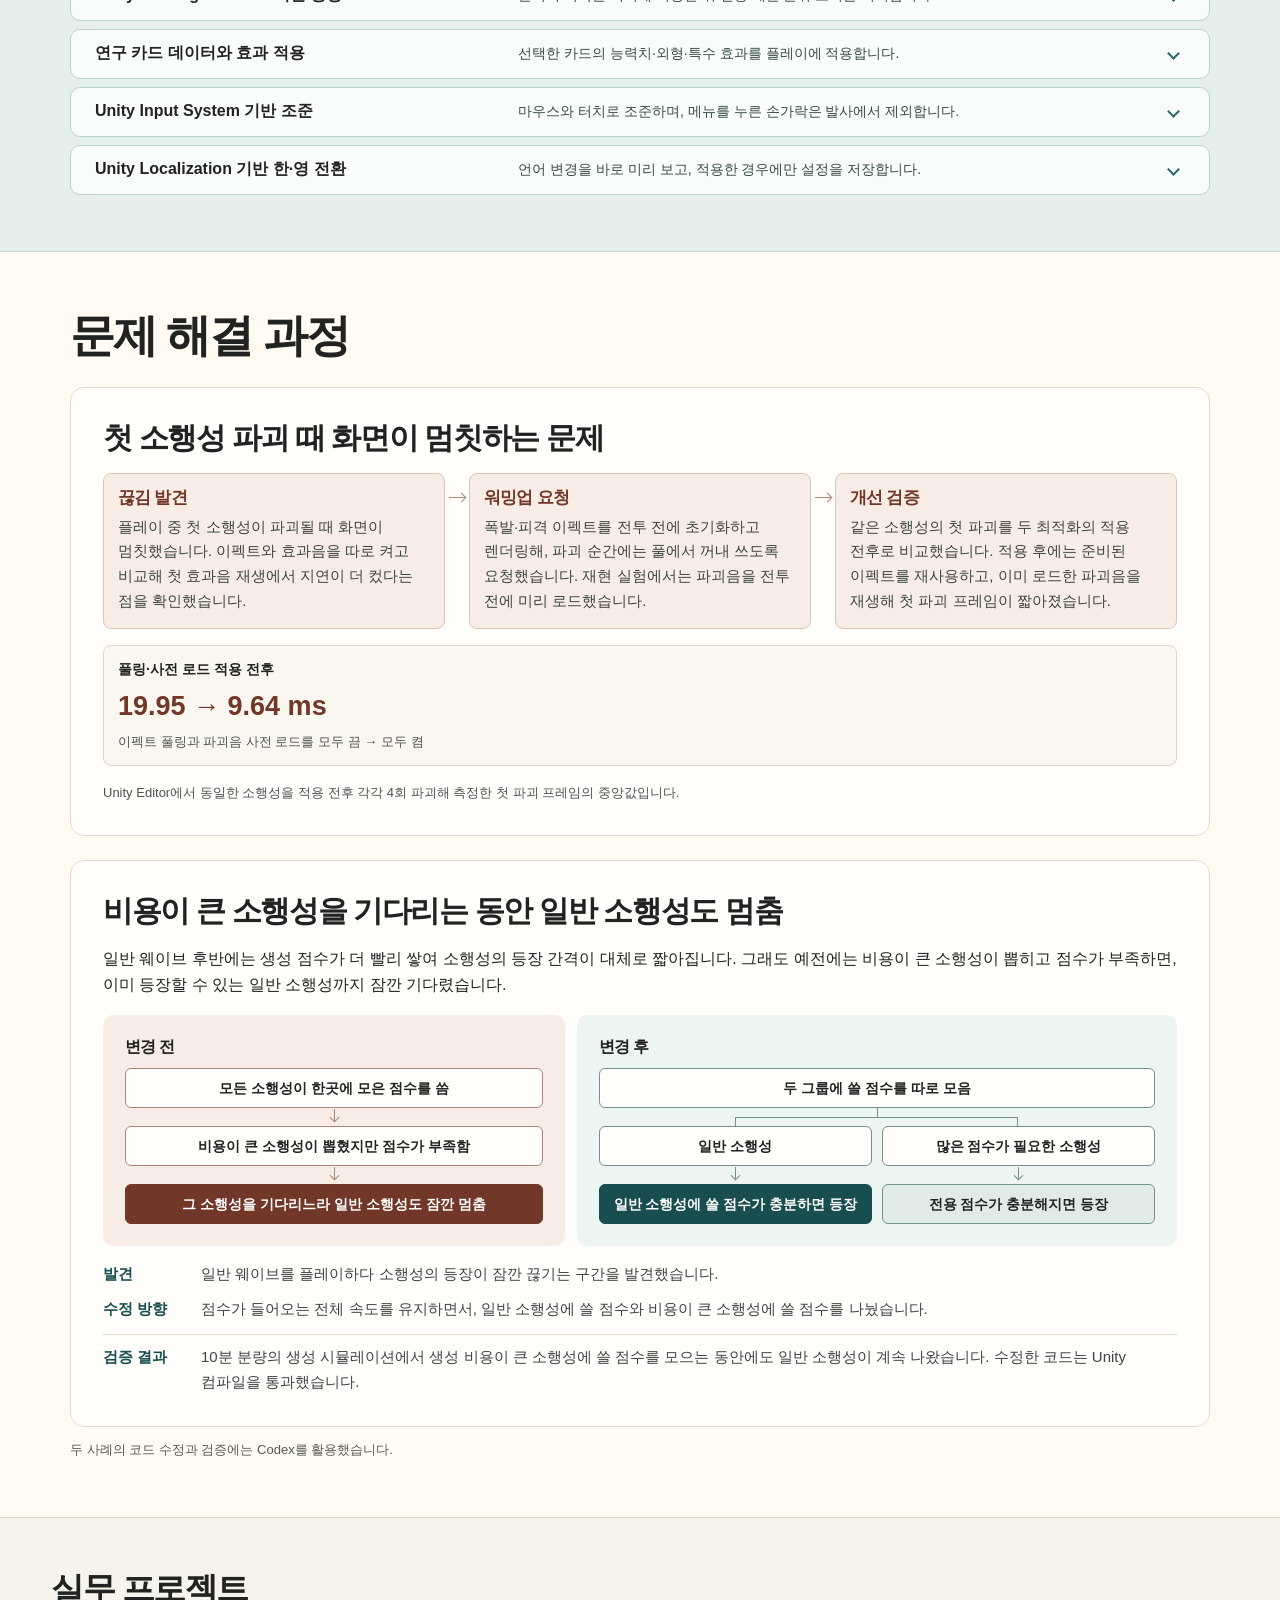
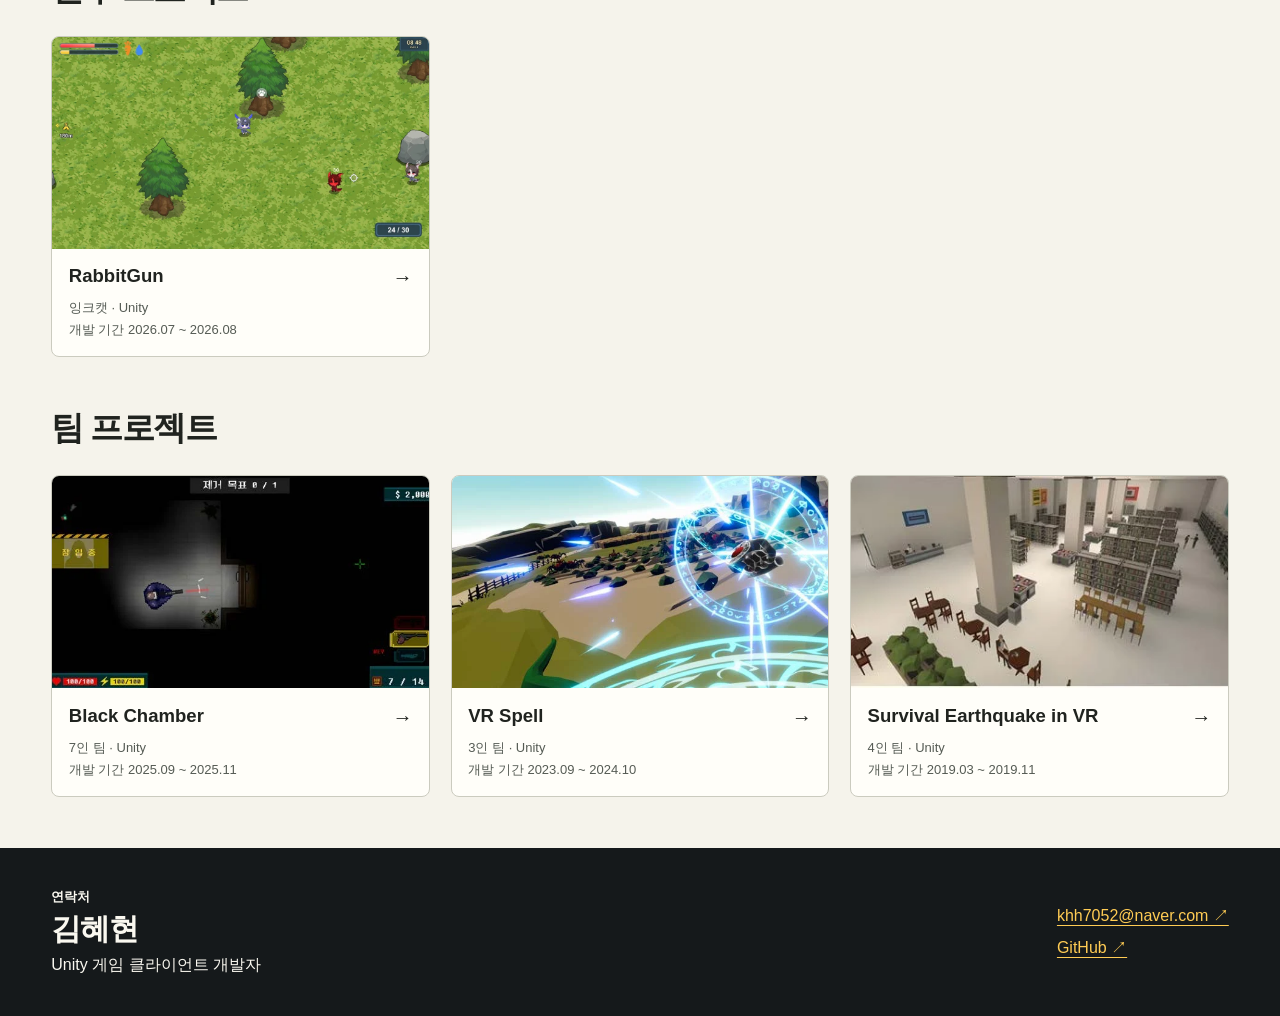
==== commit 26733b2b: "Expand the portfolio sprite comparison boards" ====
--- a/index.html
+++ b/index.html
@@ -7,7 +7,7 @@
 <meta name="description" content="김혜현의 Unity 게임 클라이언트 개발 포트폴리오. 대표작 Asteroid Alert, 잉크캣 실무 프로젝트 RabbitGun, 세 팀 프로젝트를 소개합니다.">
 <title>김혜현 — Unity 게임 클라이언트 개발자</title>
 <link rel="icon" href="icon.webp">
-<link rel="stylesheet" href="style.css?v=asteroid-art-comparisons">
+<link rel="stylesheet" href="style.css?v=asteroid-art-boards">
 <script src="project-dialog.js?v=project-dialog-dismiss" defer></script>
 </head>
 <body>
@@ -74,15 +74,15 @@
       <div class="asteroid-art-gallery">
         <figure class="asteroid-art-feature">
           <div class="asteroid-art-media"><img src="art-destruction-frames.webp" width="1200" height="600" loading="lazy" decoding="async" alt="바위, 얼음, 결정, 장갑 소행성의 본체와 균열부터 파편이 흩어지기까지 이어지는 4프레임"></div>
-          <figcaption><h4>소행성 파괴 스프라이트</h4><p>왼쪽은 참고한 소행성 본체, 오른쪽은 생성한 파괴 4프레임입니다.</p></figcaption>
+          <figcaption><h4>소행성 파괴 스프라이트</h4><p>바위·얼음·결정·장갑 소행성을 비교했습니다. 각 줄의 첫 칸은 참고한 본체이고, 이어지는 네 칸은 균열부터 파편이 흩어지기까지의 장면입니다.</p></figcaption>
         </figure>
         <figure>
-          <div class="asteroid-art-media"><img src="art-planet-states.webp" width="1200" height="320" loading="lazy" decoding="async" alt="종이로 표현한 중앙 행성의 정상, 손상, 위험 상태를 왼쪽부터 비교"></div>
-          <figcaption><h4>중앙 행성의 체력 상태</h4><p>왼쪽부터 정상, 손상, 위험 상태입니다.</p></figcaption>
+          <div class="asteroid-art-media"><img src="art-explosion-frames.webp" width="1200" height="600" loading="lazy" decoding="async" alt="위에서부터 주황색, 파란색, 분홍색 폭발이 나타나고 퍼졌다가 사라지는 네 프레임씩을 비교"></div>
+          <figcaption><h4>전투 폭발 이펙트</h4><p>주황·파랑·분홍 폭발 3종의 4프레임을 나란히 배치했습니다.</p></figcaption>
         </figure>
         <figure>
-          <div class="asteroid-art-media"><img src="art-missile-stages.webp" width="1200" height="320" loading="lazy" decoding="async" alt="기본 미사일과 피해 강화 1단계, 2단계, 3단계 본체를 왼쪽부터 비교"></div>
-          <figcaption><h4>미사일의 피해 강화 단계</h4><p>왼쪽부터 기본형, 피해 강화 1·2·3단계입니다.</p></figcaption>
+          <div class="asteroid-art-media"><img src="art-upgrade-icons.webp" width="1200" height="600" loading="lazy" decoding="async" alt="위에서부터 미사일 증강, 행성 증강, 특수 증강 아이콘을 각 줄에 네 개씩 배치한 비교 이미지"></div>
+          <figcaption><h4>연구·증강 아이콘</h4><p>미사일·행성·특수 계열에서 게임에 적용한 아이콘을 4개씩 골랐습니다.</p></figcaption>
         </figure>
       </div>
     </div>
--- a/style.css
+++ b/style.css
@@ -81,17 +81,20 @@
 .asteroid-art-steps h3 { font-size: clamp(16px,1.7vw,21px); }
 .asteroid-art-steps p,.asteroid-art-gallery p { margin-top: 7px; color: #524338; font-size: 14px; }
 .asteroid-art-gallery-title { margin-block: clamp(26px,4vw,44px) 14px; font-size: clamp(20px,2.4vw,28px); }
-.asteroid-art-gallery { display: grid; grid-template-columns: repeat(2,minmax(0,1fr)); align-items: start; gap: 12px; }
+.asteroid-art-gallery { display: grid; grid-template-columns: repeat(2,minmax(0,1fr)); gap: clamp(12px,1.6vw,20px); }
 .asteroid-art-gallery figure { min-width: 0; overflow: hidden; border: 1px solid #dfc9b5; border-radius: 10px; background: #fff8ee; }
-.asteroid-art-feature { grid-row: span 2; }
+.asteroid-art-feature { grid-column: 1 / -1; display: grid; grid-template-columns: minmax(0,2fr) minmax(0,1fr); align-items: center; }
 .asteroid-art-media { background: #141820; }
 .asteroid-art-media img { display: block; width: 100%; height: auto; }
 .asteroid-art-gallery figcaption { padding: 13px clamp(10px,1.5vw,17px) 15px; }
+.asteroid-art-feature figcaption { padding: clamp(18px,3vw,36px); }
 .asteroid-art-gallery h4 { font-size: clamp(16px,1.6vw,20px); }
+.asteroid-art-feature h4 { font-size: clamp(18px,2.2vw,25px); }
 @media (max-width: 760px) {
   .asteroid-art-steps { grid-template-columns: repeat(2,minmax(0,1fr)); }
   .asteroid-art-gallery { grid-template-columns: minmax(0,1fr); }
-  .asteroid-art-feature { grid-row: auto; }
+  .asteroid-art-feature { display: block; }
+  .asteroid-art-feature figcaption { padding: 13px clamp(10px,1.5vw,17px) 15px; }
 }
 .asteroid-technical { padding-block: clamp(28px,4.5vw,56px); background: #e5efed; border-bottom: 1px solid #c4d9d5; }
 .asteroid-accordion { display: grid; gap: 8px; margin-top: clamp(16px,2.5vw,28px); }
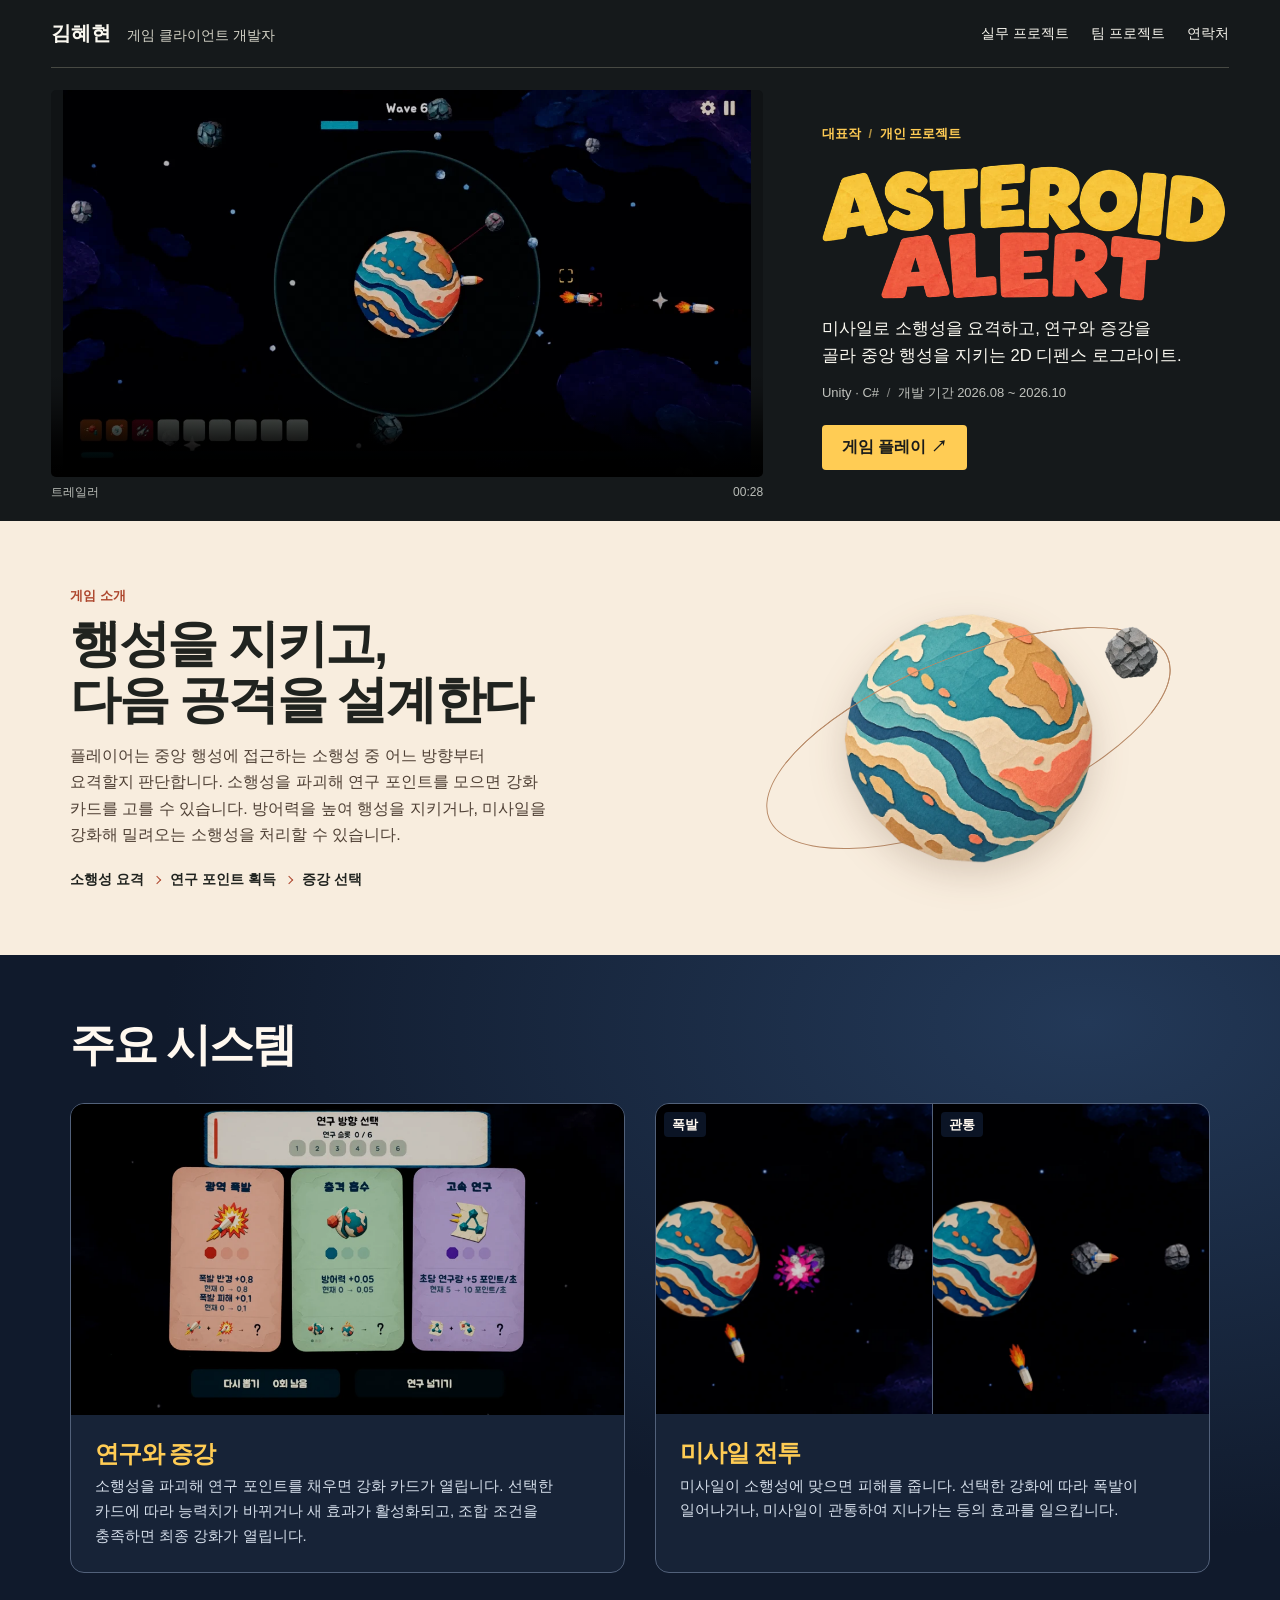
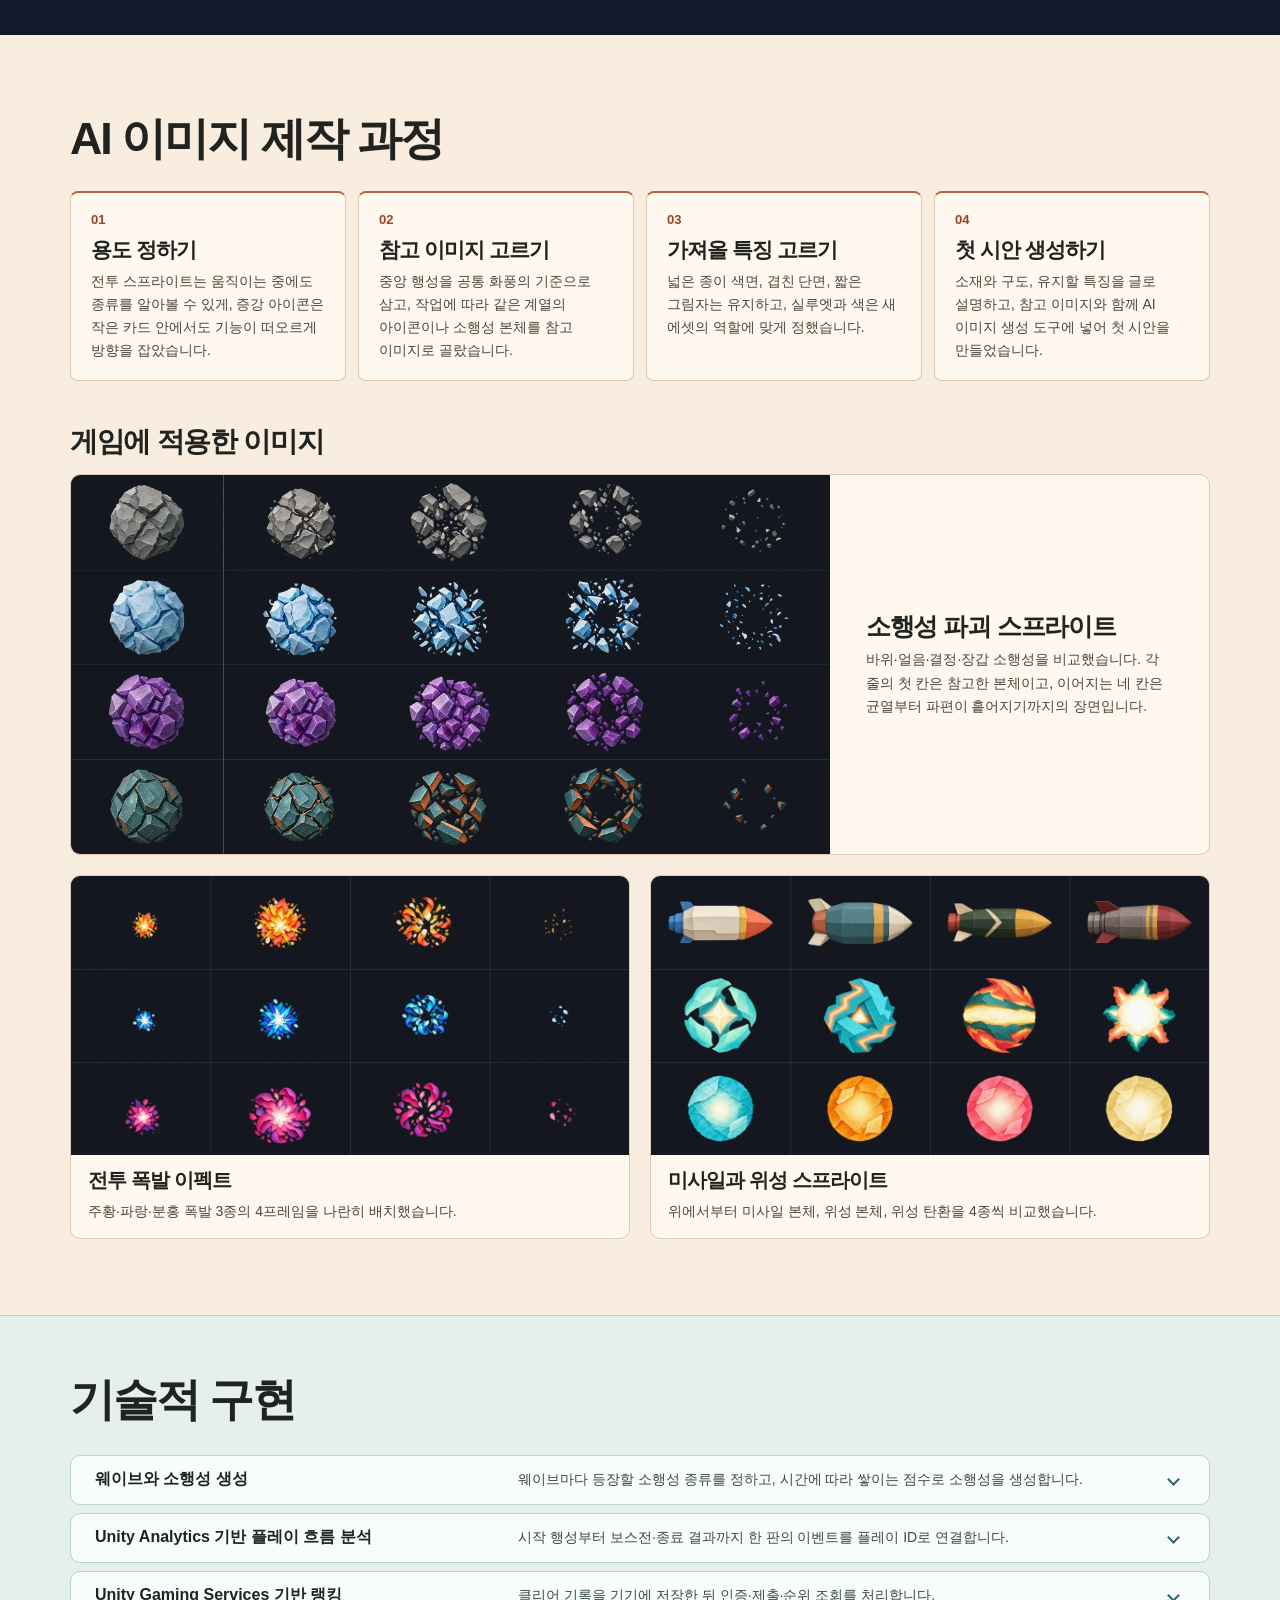
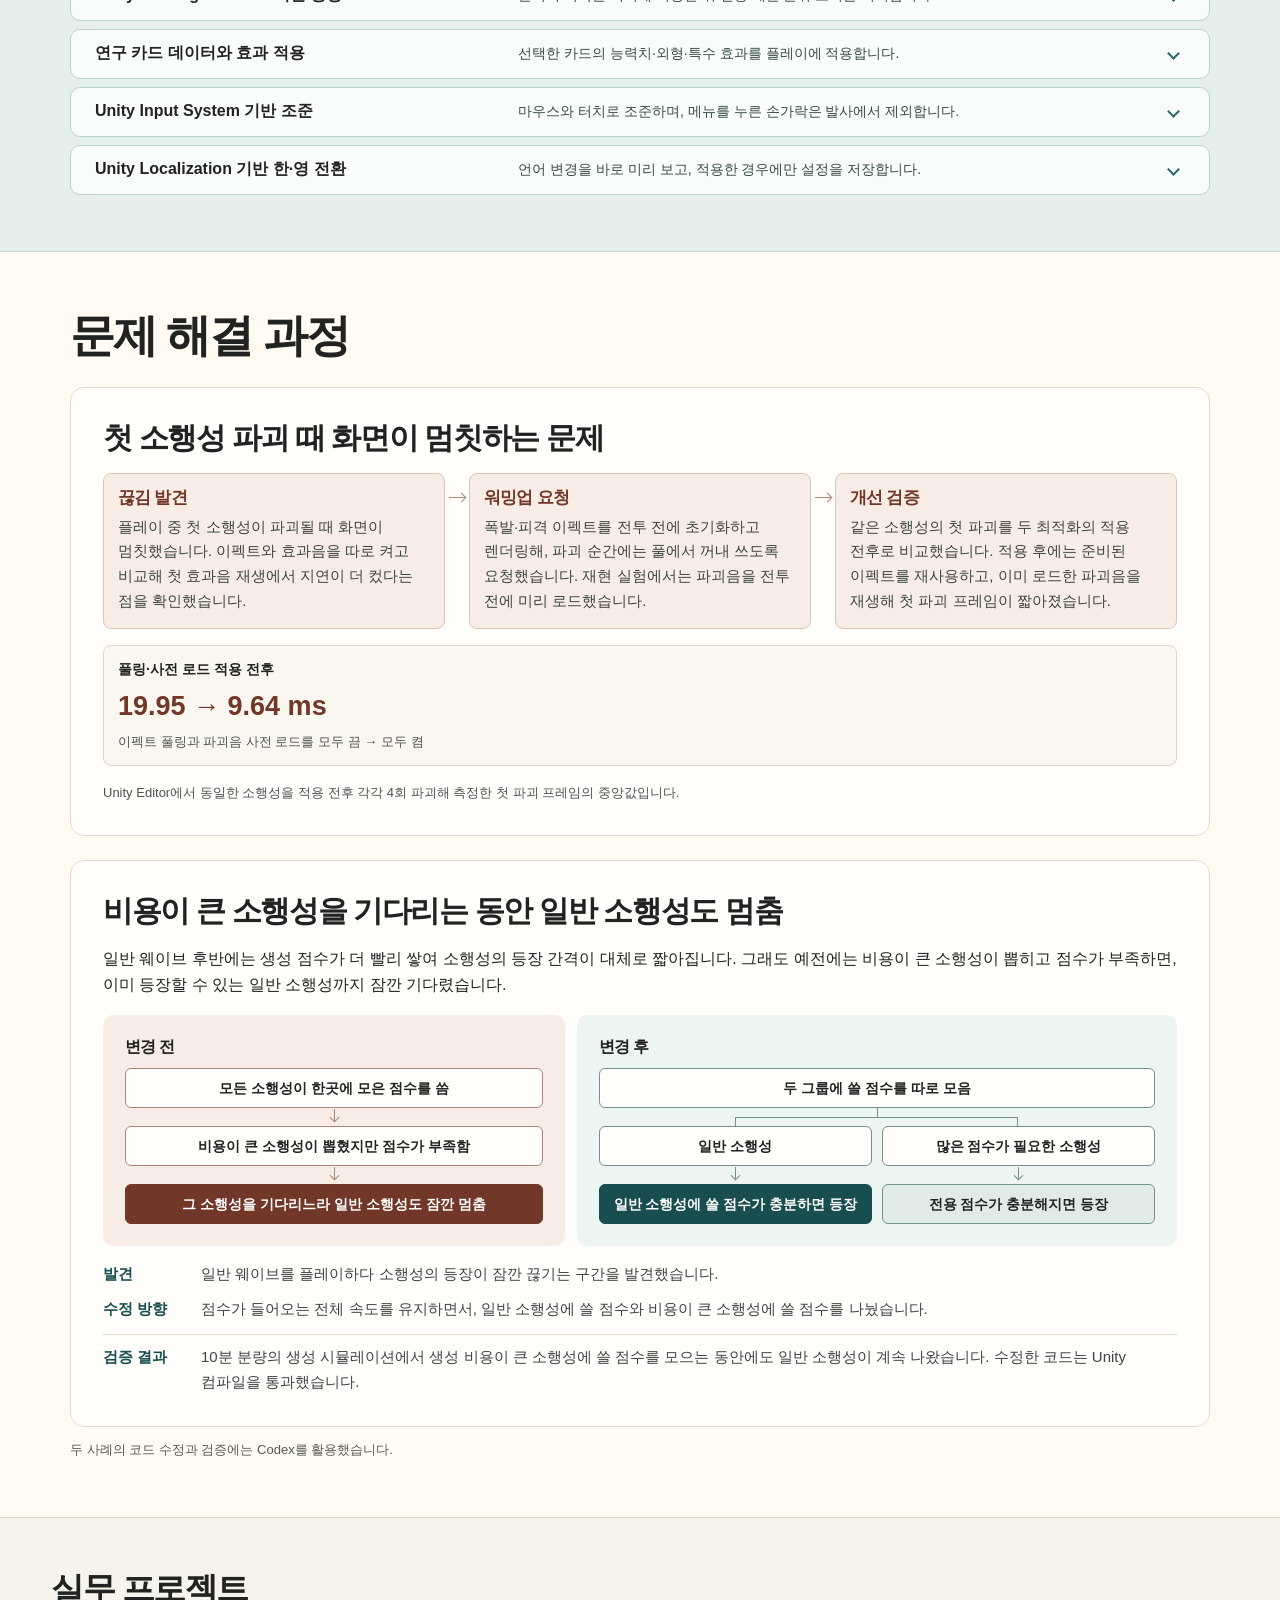
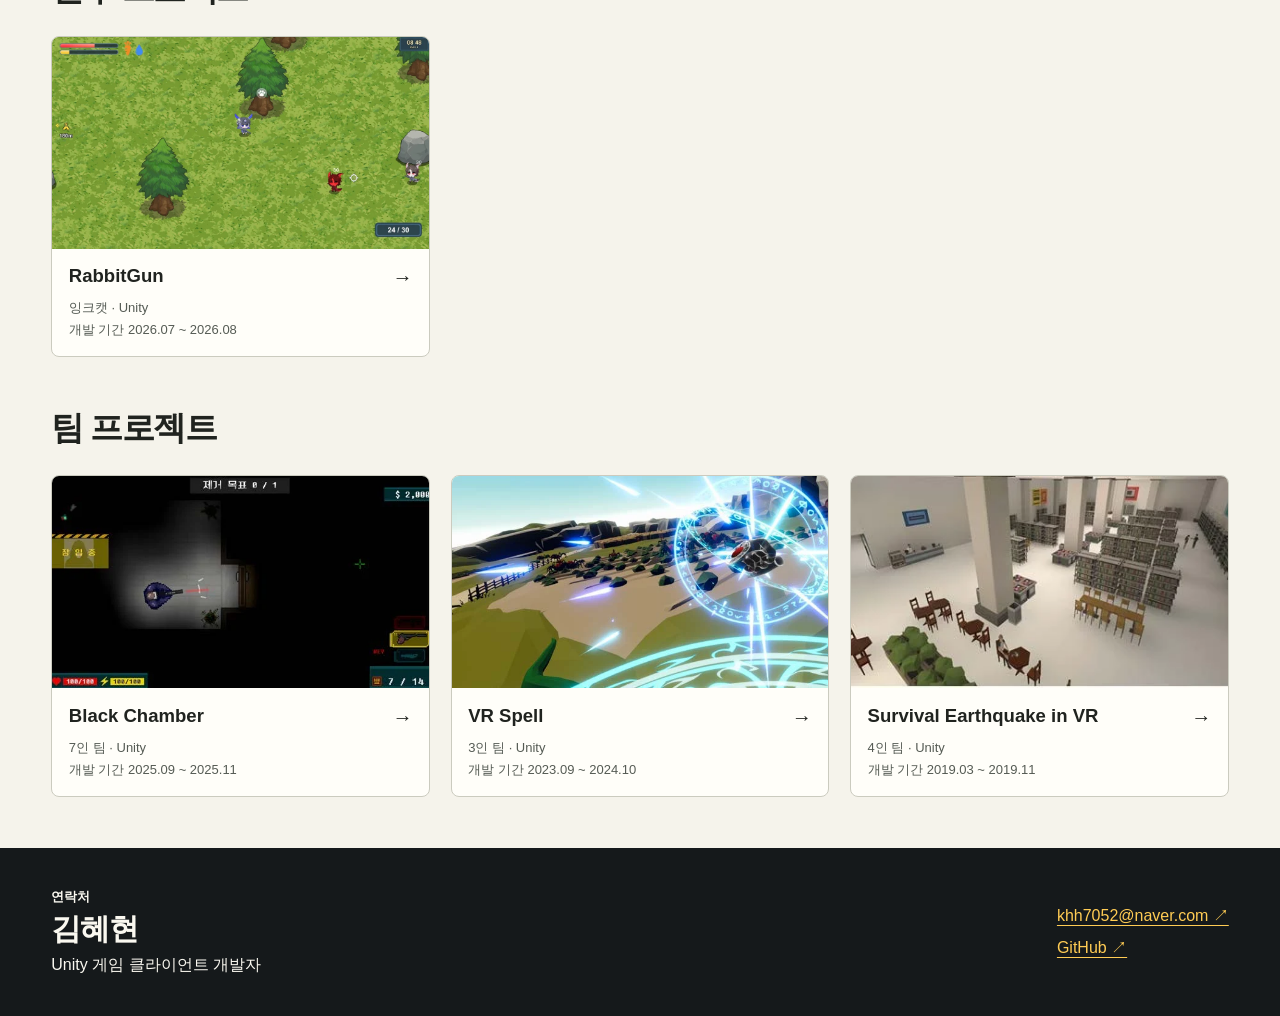
==== commit 37571966: "Show missile and satellite art in the portfolio" ====
--- a/index.html
+++ b/index.html
@@ -81,8 +81,8 @@
           <figcaption><h4>전투 폭발 이펙트</h4><p>주황·파랑·분홍 폭발 3종의 4프레임을 나란히 배치했습니다.</p></figcaption>
         </figure>
         <figure>
-          <div class="asteroid-art-media"><img src="art-upgrade-icons.webp" width="1200" height="600" loading="lazy" decoding="async" alt="위에서부터 미사일 증강, 행성 증강, 특수 증강 아이콘을 각 줄에 네 개씩 배치한 비교 이미지"></div>
-          <figcaption><h4>연구·증강 아이콘</h4><p>미사일·행성·특수 계열에서 게임에 적용한 아이콘을 4개씩 골랐습니다.</p></figcaption>
+          <div class="asteroid-art-media"><img src="art-combat-sprites.webp" width="1200" height="600" loading="lazy" decoding="async" alt="위에서부터 미사일 본체 4종, 위성 본체 4종, 위성이 발사하는 에너지 탄환 4종"></div>
+          <figcaption><h4>미사일과 위성 스프라이트</h4><p>위에서부터 미사일 본체, 위성 본체, 위성 탄환을 4종씩 비교했습니다.</p></figcaption>
         </figure>
       </div>
     </div>
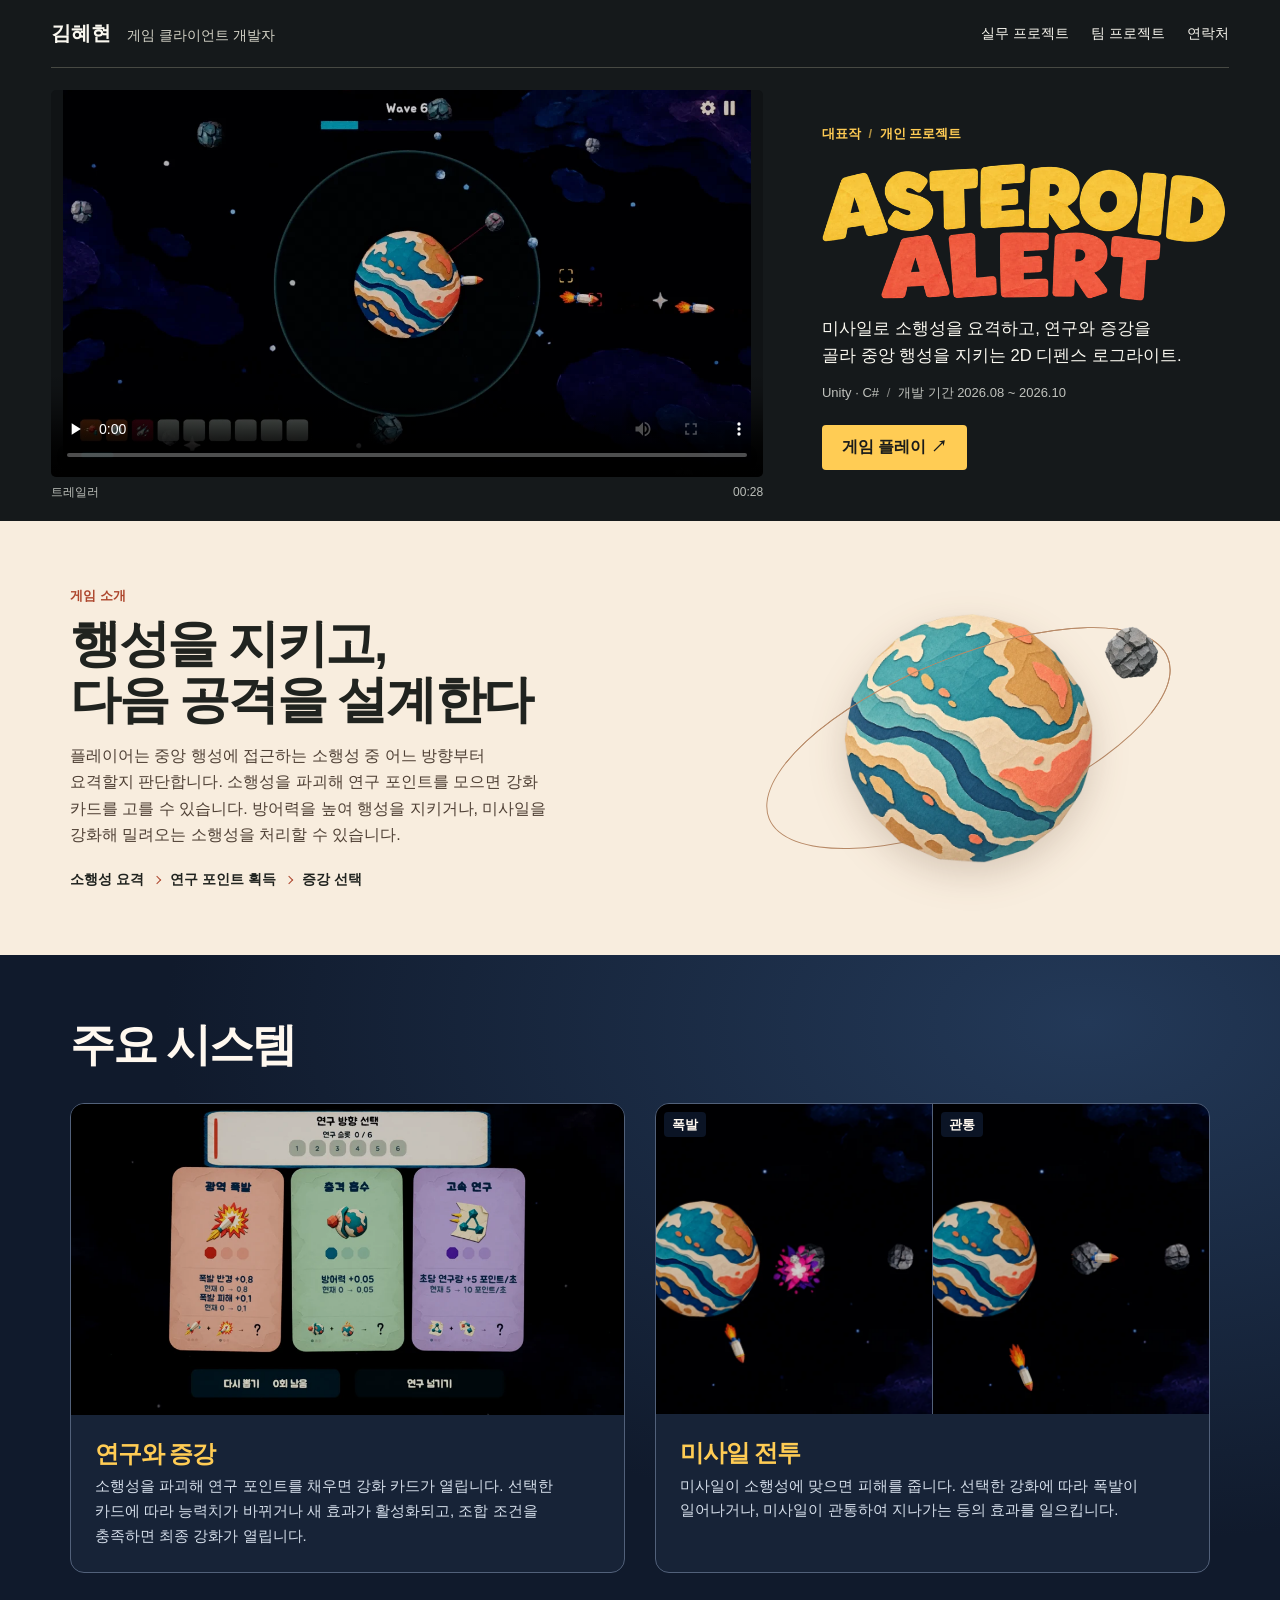
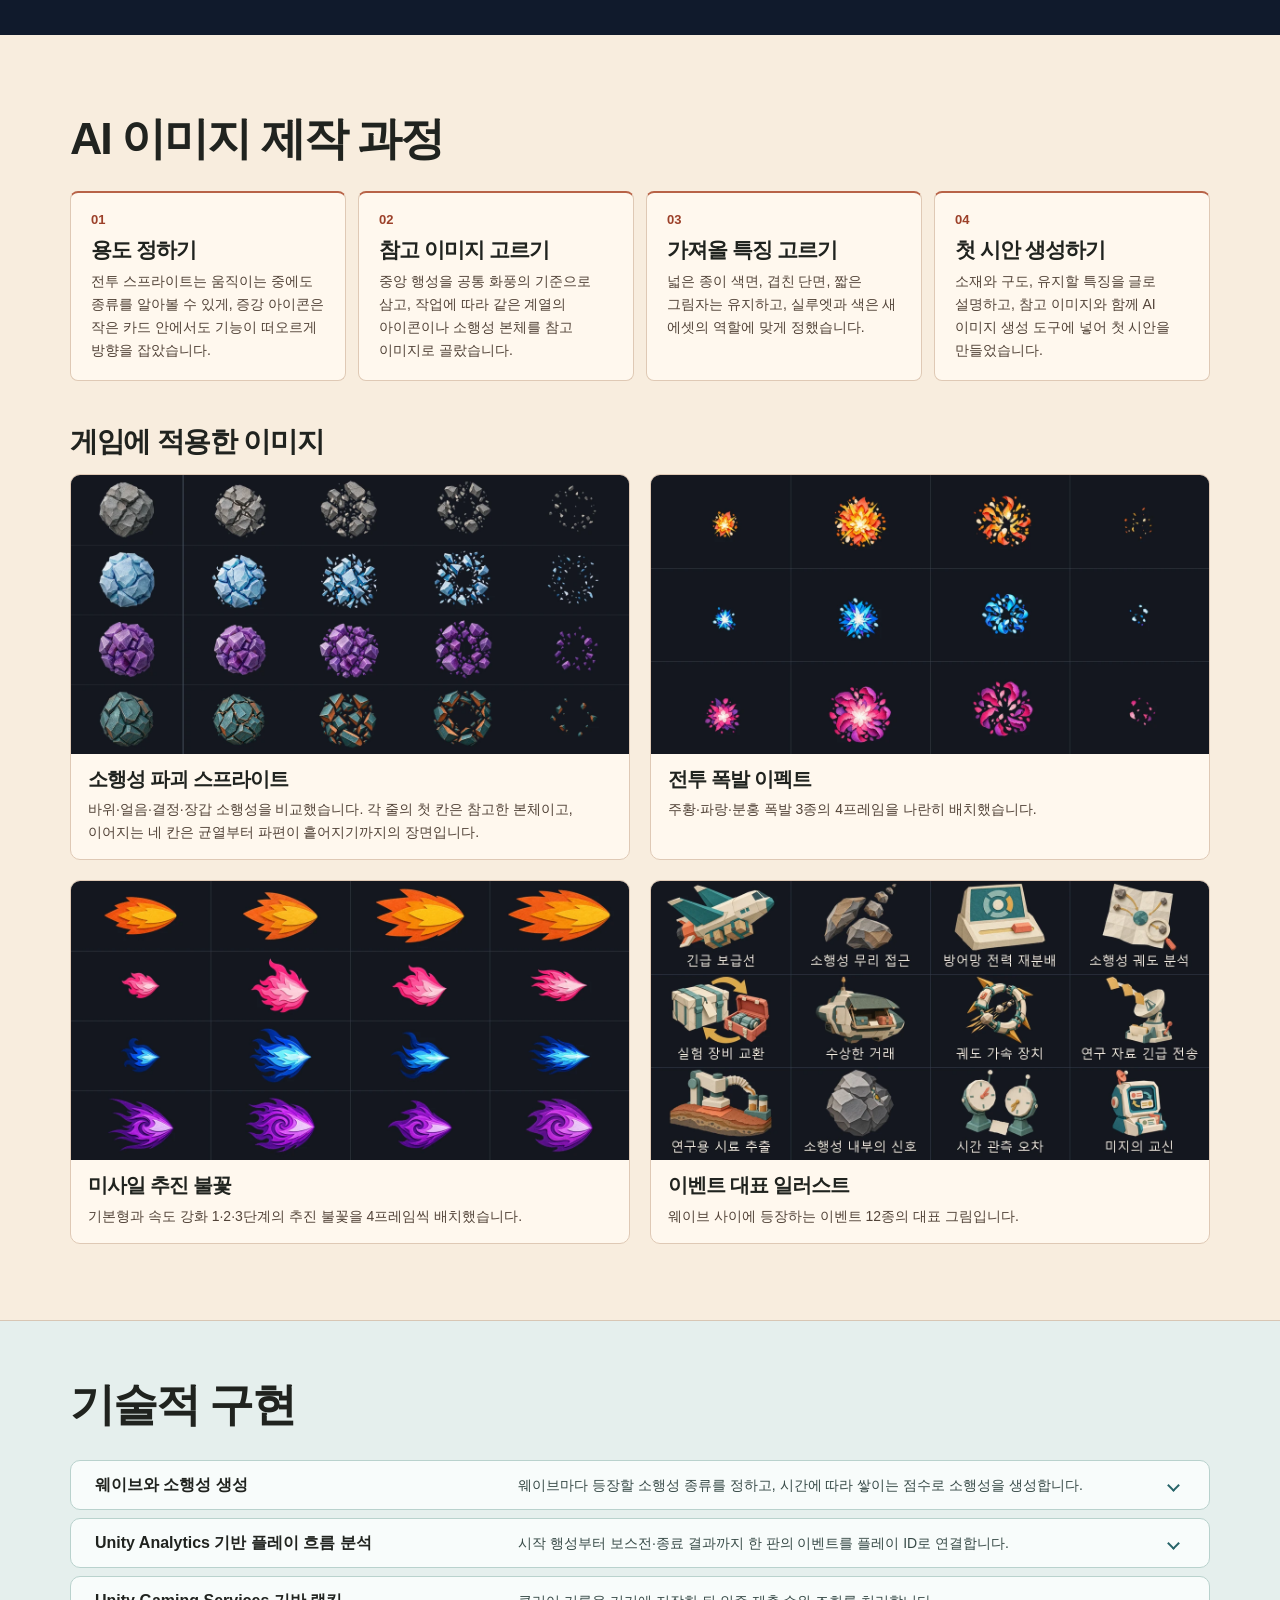
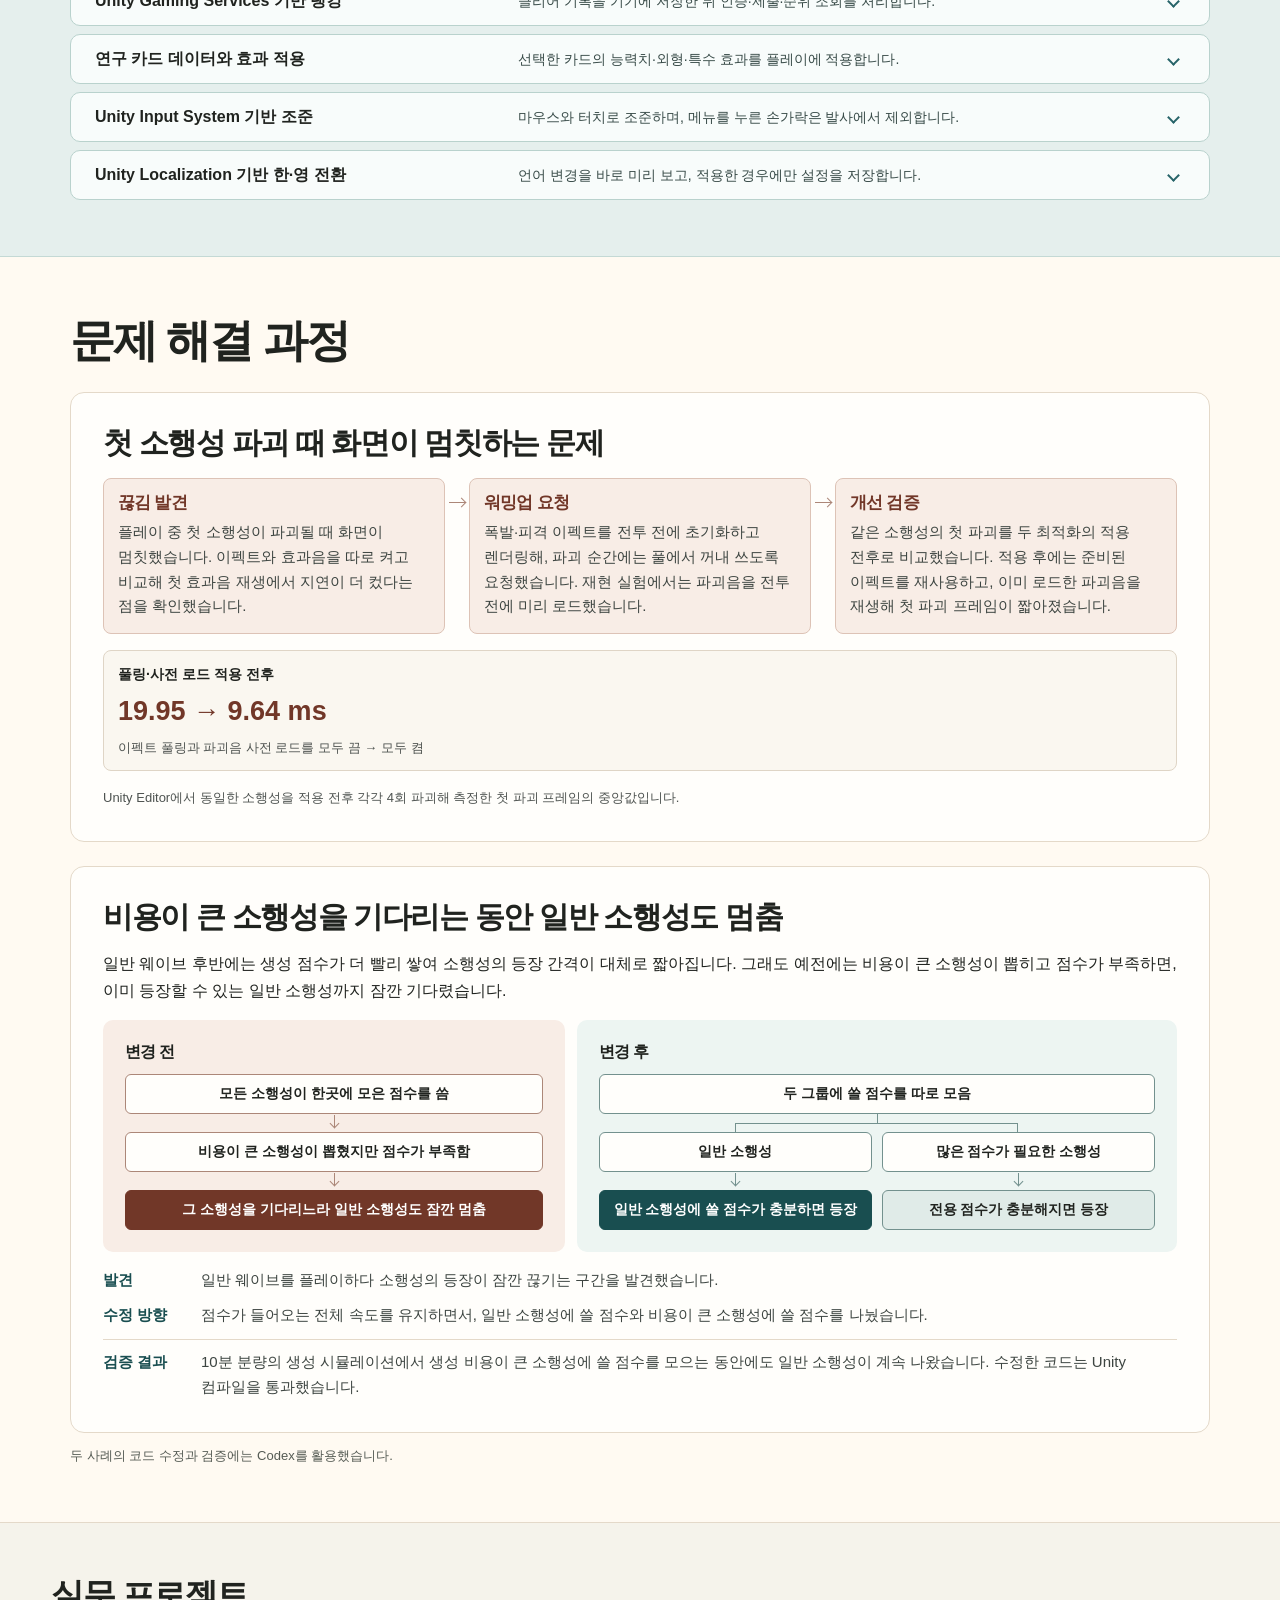
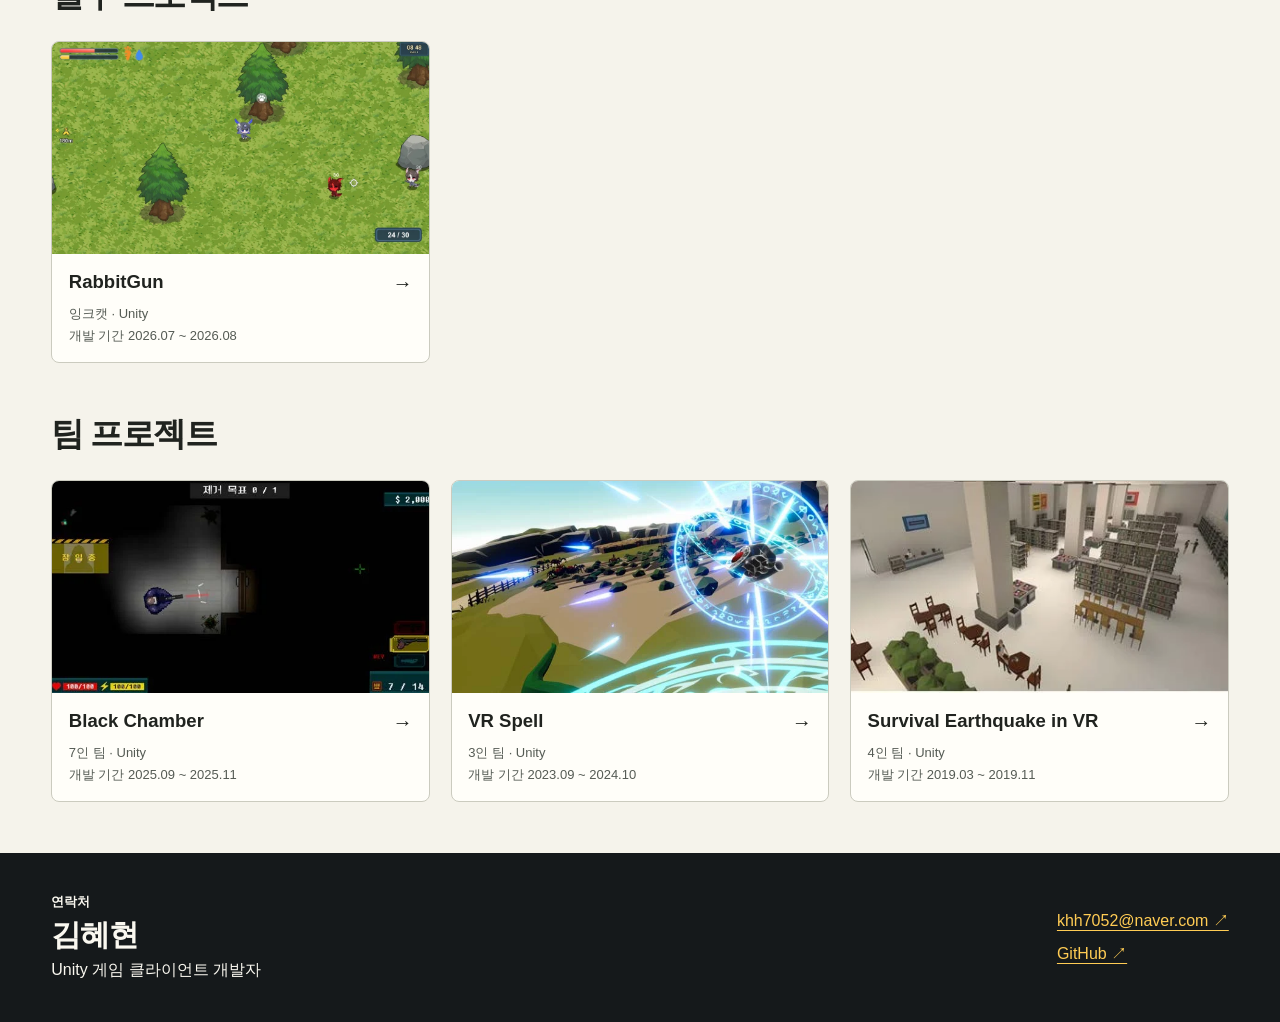
==== commit 4b5b94eb: "Arrange four portfolio art boards in a grid" ====
--- a/index.html
+++ b/index.html
@@ -7,7 +7,7 @@
 <meta name="description" content="김혜현의 Unity 게임 클라이언트 개발 포트폴리오. 대표작 Asteroid Alert, 잉크캣 실무 프로젝트 RabbitGun, 세 팀 프로젝트를 소개합니다.">
 <title>김혜현 — Unity 게임 클라이언트 개발자</title>
 <link rel="icon" href="icon.webp">
-<link rel="stylesheet" href="style.css?v=asteroid-art-boards">
+<link rel="stylesheet" href="style.css?v=asteroid-art-grid">
 <script src="project-dialog.js?v=project-dialog-dismiss" defer></script>
 </head>
 <body>
@@ -72,7 +72,7 @@
       </ol>
       <h3 class="asteroid-art-gallery-title">게임에 적용한 이미지</h3>
       <div class="asteroid-art-gallery">
-        <figure class="asteroid-art-feature">
+        <figure>
           <div class="asteroid-art-media"><img src="art-destruction-frames.webp" width="1200" height="600" loading="lazy" decoding="async" alt="바위, 얼음, 결정, 장갑 소행성의 본체와 균열부터 파편이 흩어지기까지 이어지는 4프레임"></div>
           <figcaption><h4>소행성 파괴 스프라이트</h4><p>바위·얼음·결정·장갑 소행성을 비교했습니다. 각 줄의 첫 칸은 참고한 본체이고, 이어지는 네 칸은 균열부터 파편이 흩어지기까지의 장면입니다.</p></figcaption>
         </figure>
@@ -81,8 +81,12 @@
           <figcaption><h4>전투 폭발 이펙트</h4><p>주황·파랑·분홍 폭발 3종의 4프레임을 나란히 배치했습니다.</p></figcaption>
         </figure>
         <figure>
-          <div class="asteroid-art-media"><img src="art-combat-sprites.webp" width="1200" height="600" loading="lazy" decoding="async" alt="위에서부터 미사일 본체 4종, 위성 본체 4종, 위성이 발사하는 에너지 탄환 4종"></div>
-          <figcaption><h4>미사일과 위성 스프라이트</h4><p>위에서부터 미사일 본체, 위성 본체, 위성 탄환을 4종씩 비교했습니다.</p></figcaption>
+          <div class="asteroid-art-media"><img src="art-missile-flames.webp" width="1200" height="600" loading="lazy" decoding="async" alt="위에서부터 기본 미사일과 속도 강화 1·2·3단계의 추진 불꽃을 네 프레임씩 비교"></div>
+          <figcaption><h4>미사일 추진 불꽃</h4><p>기본형과 속도 강화 1·2·3단계의 추진 불꽃을 4프레임씩 배치했습니다.</p></figcaption>
+        </figure>
+        <figure>
+          <div class="asteroid-art-media"><img src="art-event-illustrations.webp" width="1200" height="600" loading="lazy" decoding="async" alt="긴급 보급선, 소행성 무리 접근, 방어망 전력 재분배, 소행성 궤도 분석, 실험 장비 교환, 수상한 거래, 궤도 가속 장치, 연구 자료 긴급 전송, 연구용 시료 추출, 소행성 내부의 신호, 시간 관측 오차, 미지의 교신의 대표 일러스트"></div>
+          <figcaption><h4>이벤트 대표 일러스트</h4><p>웨이브 사이에 등장하는 이벤트 12종의 대표 그림입니다.</p></figcaption>
         </figure>
       </div>
     </div>
--- a/style.css
+++ b/style.css
@@ -83,18 +83,13 @@
 .asteroid-art-gallery-title { margin-block: clamp(26px,4vw,44px) 14px; font-size: clamp(20px,2.4vw,28px); }
 .asteroid-art-gallery { display: grid; grid-template-columns: repeat(2,minmax(0,1fr)); gap: clamp(12px,1.6vw,20px); }
 .asteroid-art-gallery figure { min-width: 0; overflow: hidden; border: 1px solid #dfc9b5; border-radius: 10px; background: #fff8ee; }
-.asteroid-art-feature { grid-column: 1 / -1; display: grid; grid-template-columns: minmax(0,2fr) minmax(0,1fr); align-items: center; }
 .asteroid-art-media { background: #141820; }
 .asteroid-art-media img { display: block; width: 100%; height: auto; }
 .asteroid-art-gallery figcaption { padding: 13px clamp(10px,1.5vw,17px) 15px; }
-.asteroid-art-feature figcaption { padding: clamp(18px,3vw,36px); }
 .asteroid-art-gallery h4 { font-size: clamp(16px,1.6vw,20px); }
-.asteroid-art-feature h4 { font-size: clamp(18px,2.2vw,25px); }
 @media (max-width: 760px) {
   .asteroid-art-steps { grid-template-columns: repeat(2,minmax(0,1fr)); }
   .asteroid-art-gallery { grid-template-columns: minmax(0,1fr); }
-  .asteroid-art-feature { display: block; }
-  .asteroid-art-feature figcaption { padding: 13px clamp(10px,1.5vw,17px) 15px; }
 }
 .asteroid-technical { padding-block: clamp(28px,4.5vw,56px); background: #e5efed; border-bottom: 1px solid #c4d9d5; }
 .asteroid-accordion { display: grid; gap: 8px; margin-top: clamp(16px,2.5vw,28px); }
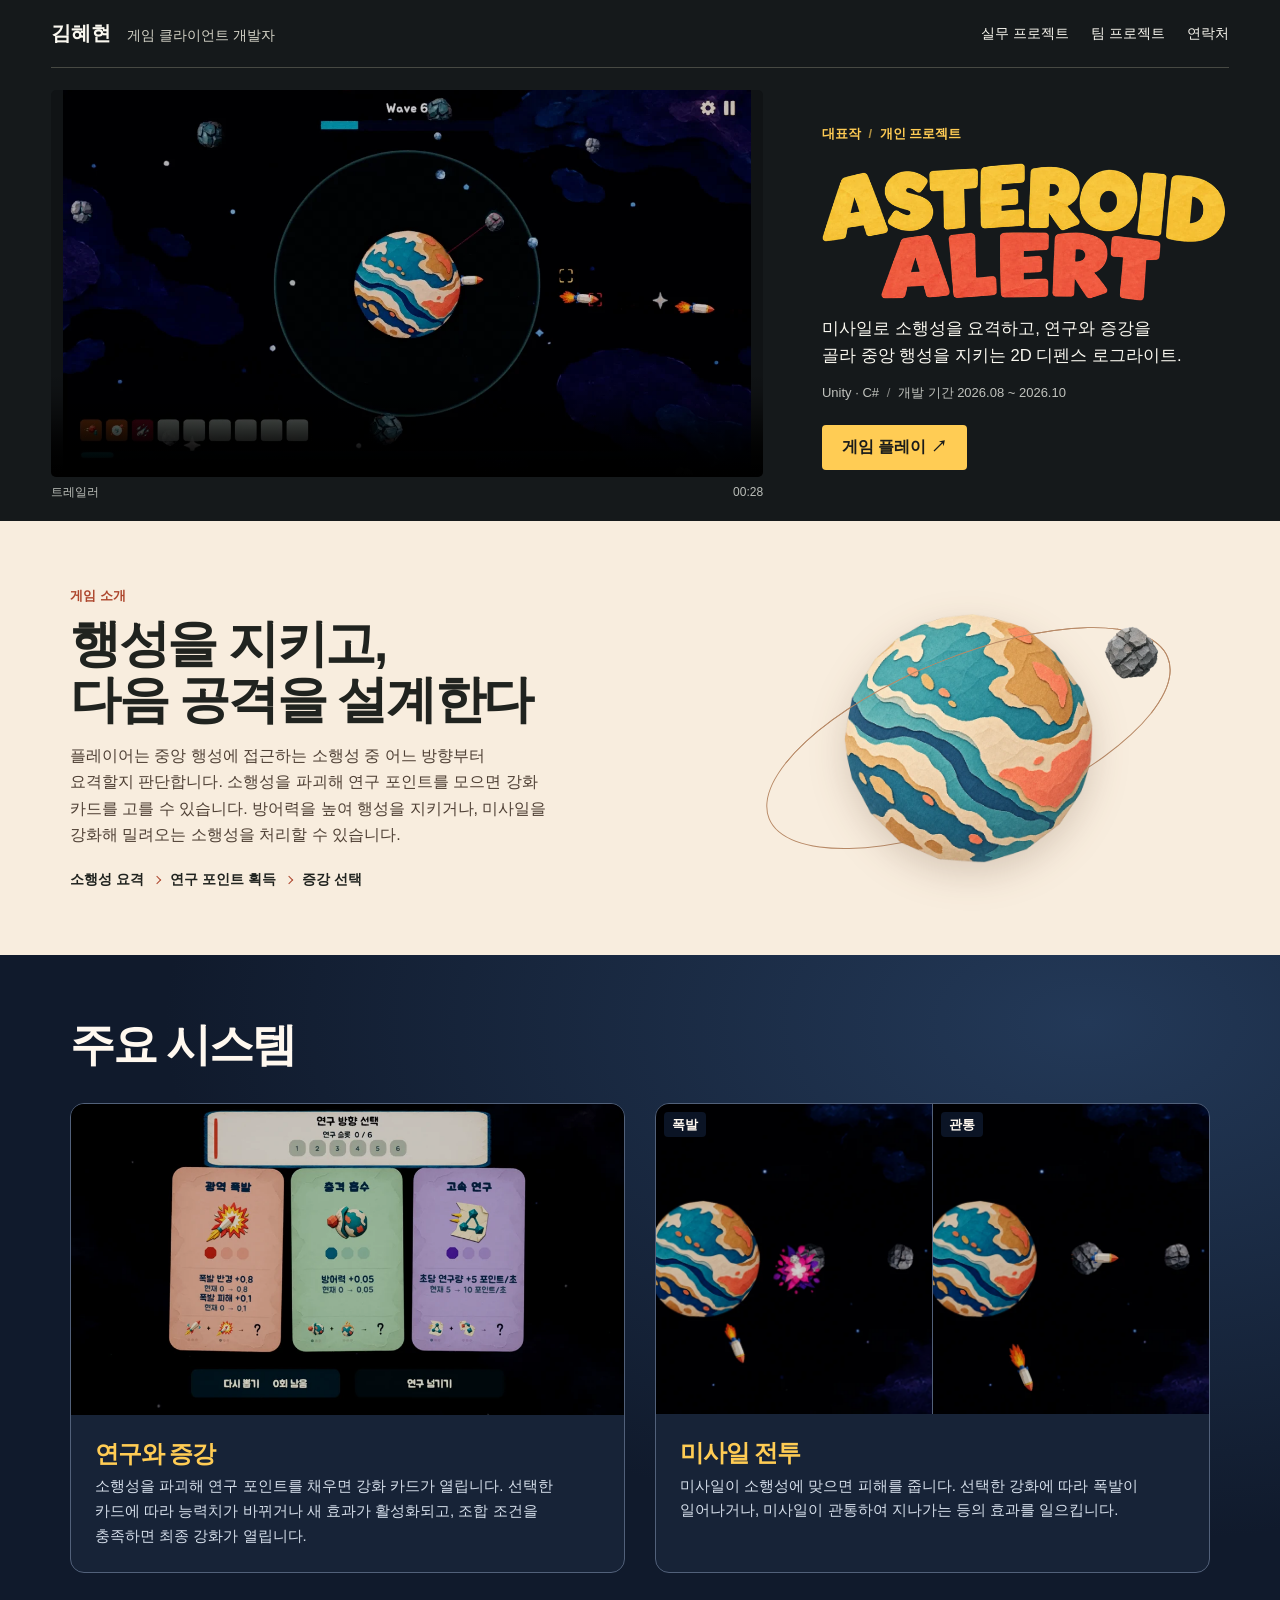
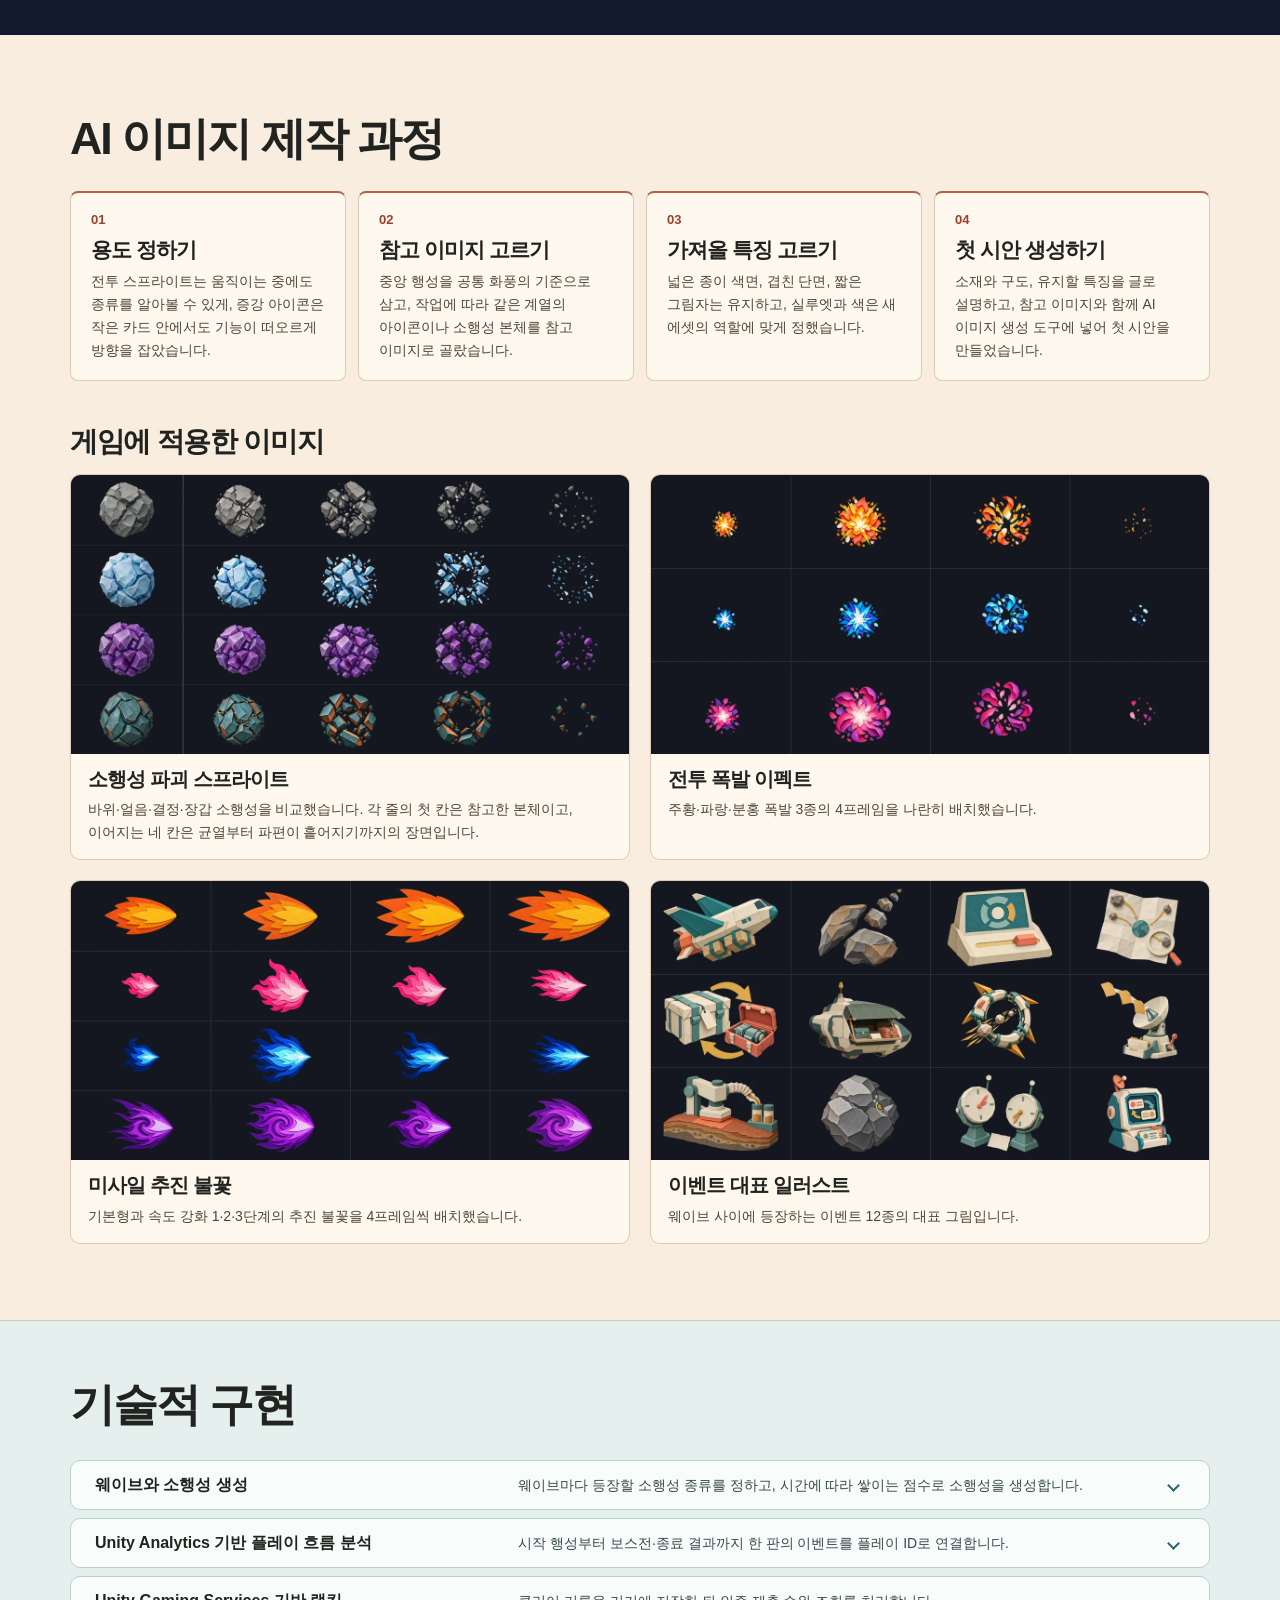
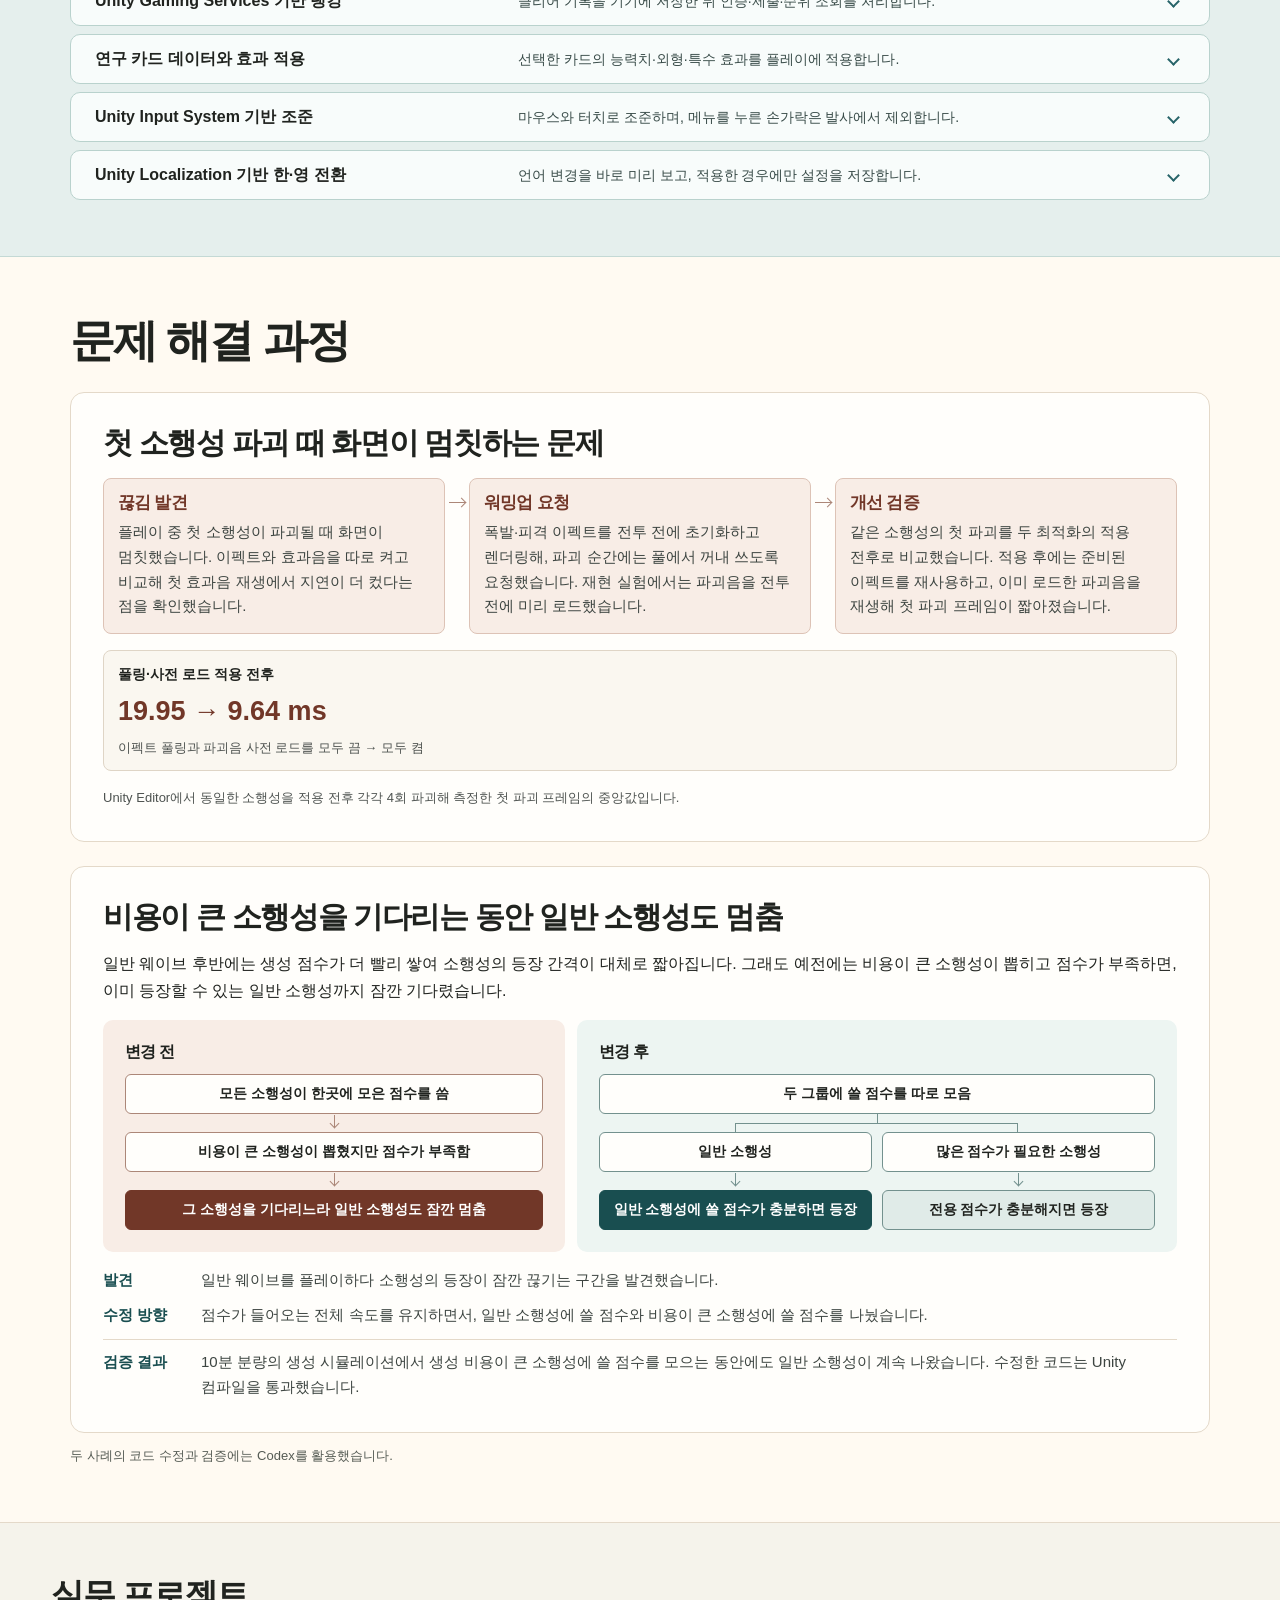
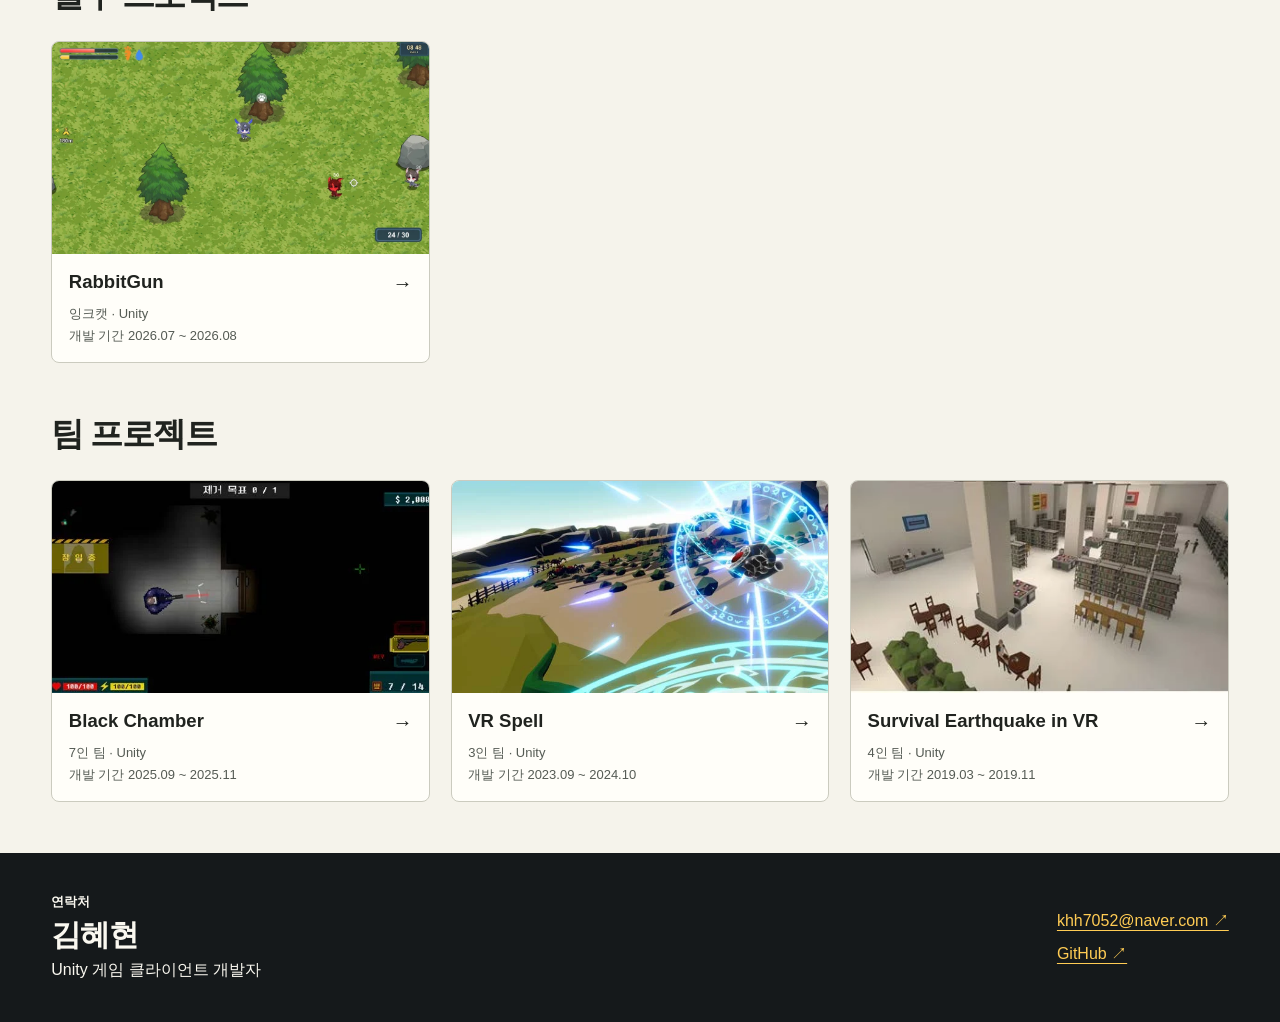
==== commit 821616ff: "Remove labels from the event illustration board" ====
--- a/index.html
+++ b/index.html
@@ -85,7 +85,7 @@
           <figcaption><h4>미사일 추진 불꽃</h4><p>기본형과 속도 강화 1·2·3단계의 추진 불꽃을 4프레임씩 배치했습니다.</p></figcaption>
         </figure>
         <figure>
-          <div class="asteroid-art-media"><img src="art-event-illustrations.webp" width="1200" height="600" loading="lazy" decoding="async" alt="긴급 보급선, 소행성 무리 접근, 방어망 전력 재분배, 소행성 궤도 분석, 실험 장비 교환, 수상한 거래, 궤도 가속 장치, 연구 자료 긴급 전송, 연구용 시료 추출, 소행성 내부의 신호, 시간 관측 오차, 미지의 교신의 대표 일러스트"></div>
+          <div class="asteroid-art-media"><img src="art-event-illustrations.webp?v=art-only" width="1200" height="600" loading="lazy" decoding="async" alt="긴급 보급선, 소행성 무리 접근, 방어망 전력 재분배, 소행성 궤도 분석, 실험 장비 교환, 수상한 거래, 궤도 가속 장치, 연구 자료 긴급 전송, 연구용 시료 추출, 소행성 내부의 신호, 시간 관측 오차, 미지의 교신의 대표 일러스트"></div>
           <figcaption><h4>이벤트 대표 일러스트</h4><p>웨이브 사이에 등장하는 이벤트 12종의 대표 그림입니다.</p></figcaption>
         </figure>
       </div>
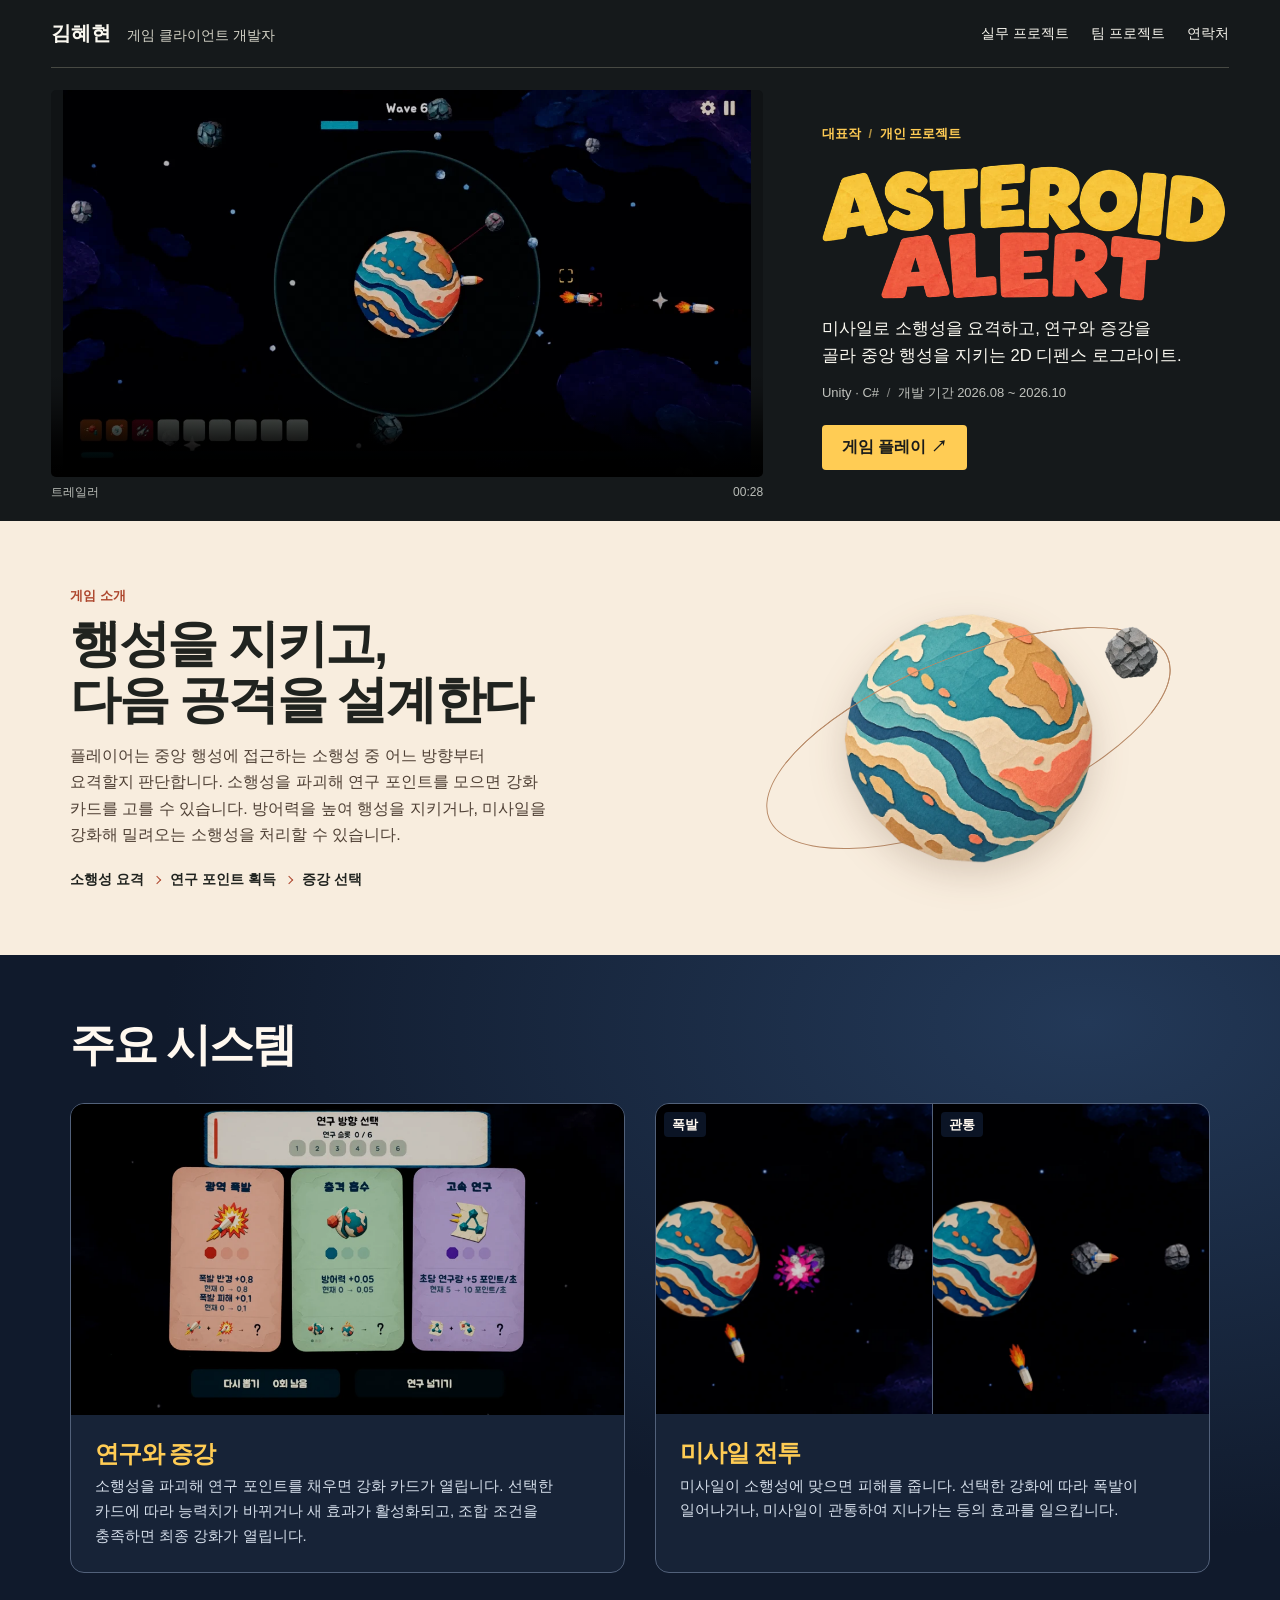
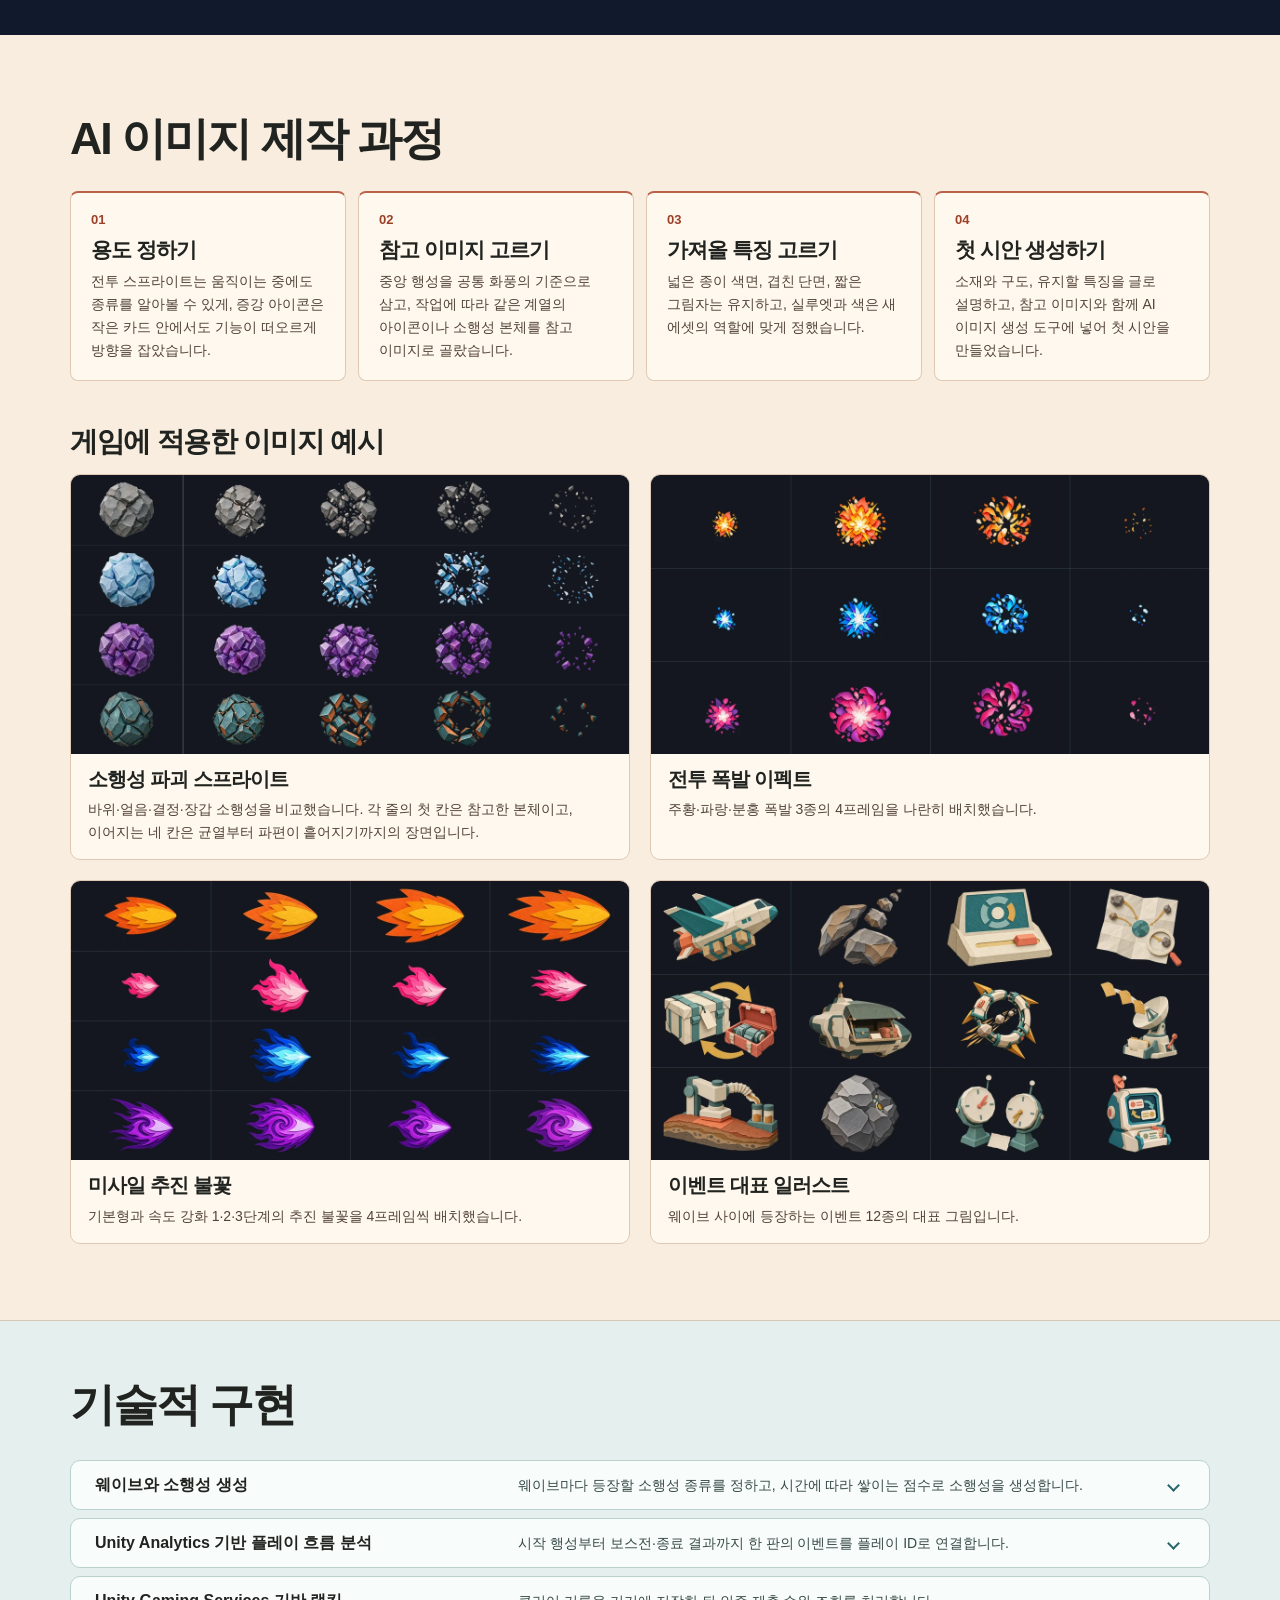
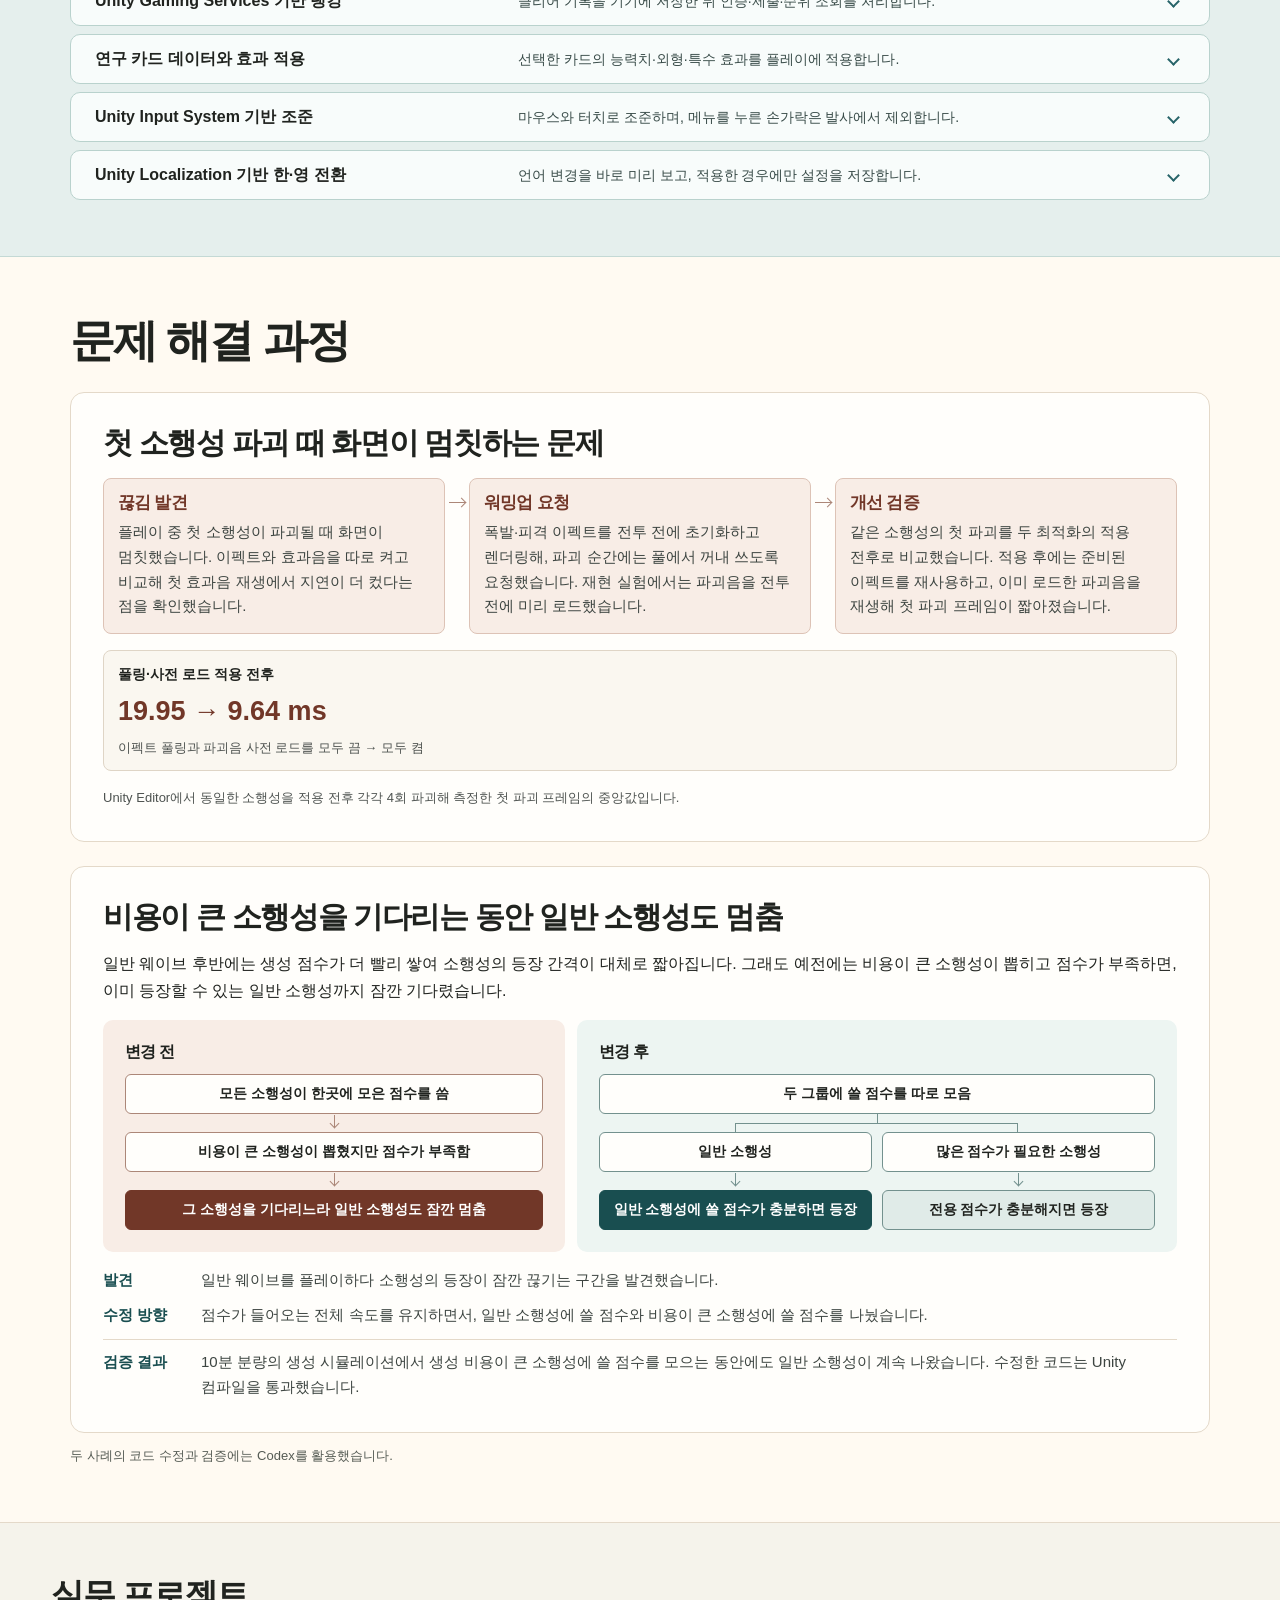
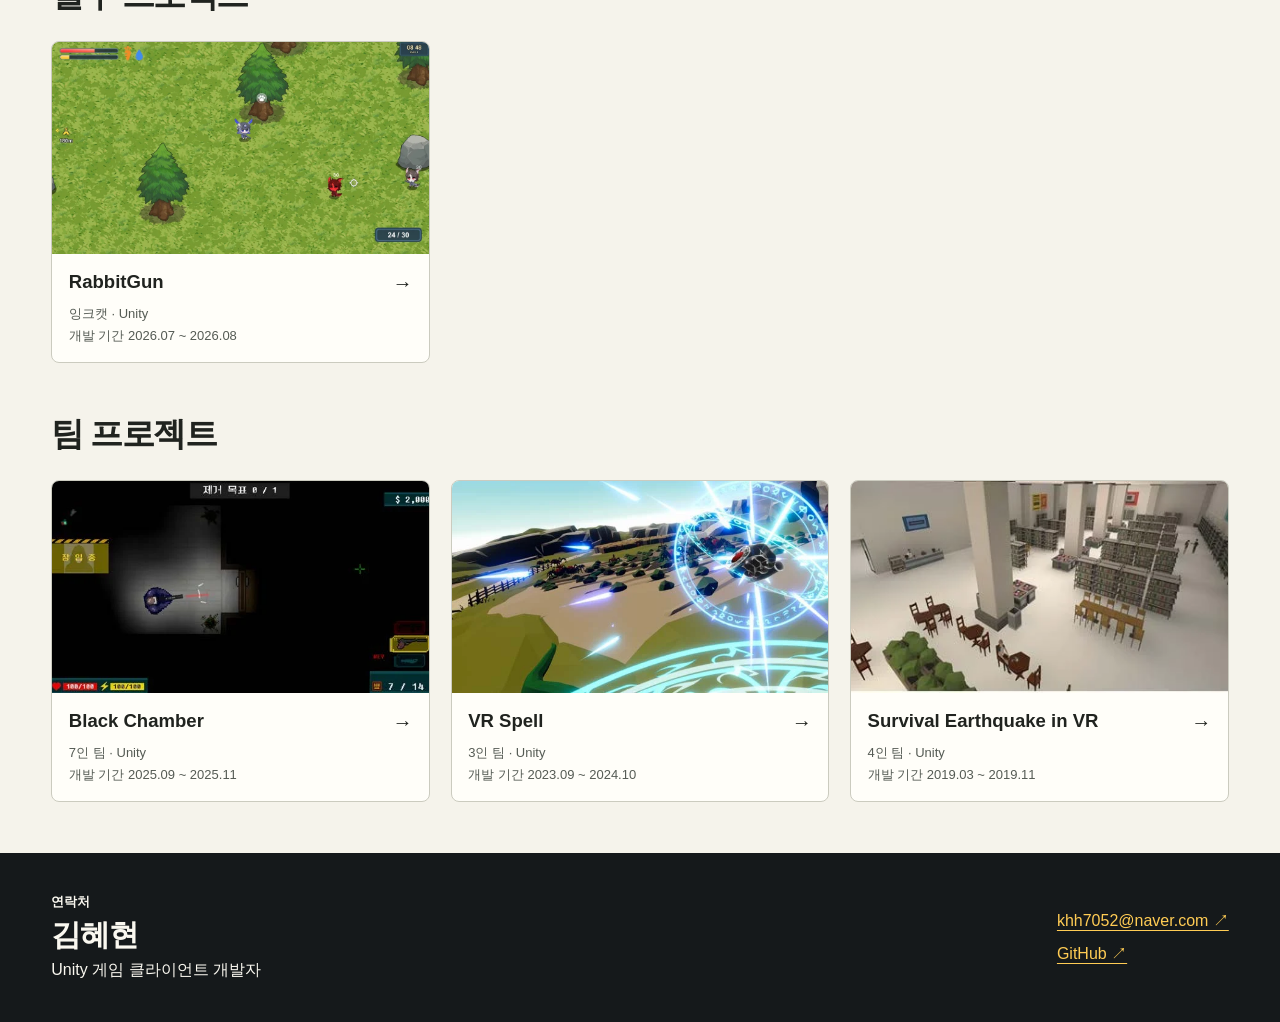
==== commit fe4bc7ae: "Label the applied artwork gallery as examples" ====
--- a/index.html
+++ b/index.html
@@ -70,7 +70,7 @@
         <li><span aria-hidden="true">03</span><h3>가져올 특징 고르기</h3><p>넓은 종이 색면, 겹친 단면, 짧은 그림자는 유지하고, 실루엣과 색은 새 에셋의 역할에 맞게 정했습니다.</p></li>
         <li><span aria-hidden="true">04</span><h3>첫 시안 생성하기</h3><p>소재와 구도, 유지할 특징을 글로 설명하고, 참고 이미지와 함께 AI 이미지 생성 도구에 넣어 첫 시안을 만들었습니다.</p></li>
       </ol>
-      <h3 class="asteroid-art-gallery-title">게임에 적용한 이미지</h3>
+      <h3 class="asteroid-art-gallery-title">게임에 적용한 이미지 예시</h3>
       <div class="asteroid-art-gallery">
         <figure>
           <div class="asteroid-art-media"><img src="art-destruction-frames.webp" width="1200" height="600" loading="lazy" decoding="async" alt="바위, 얼음, 결정, 장갑 소행성의 본체와 균열부터 파편이 흩어지기까지 이어지는 4프레임"></div>
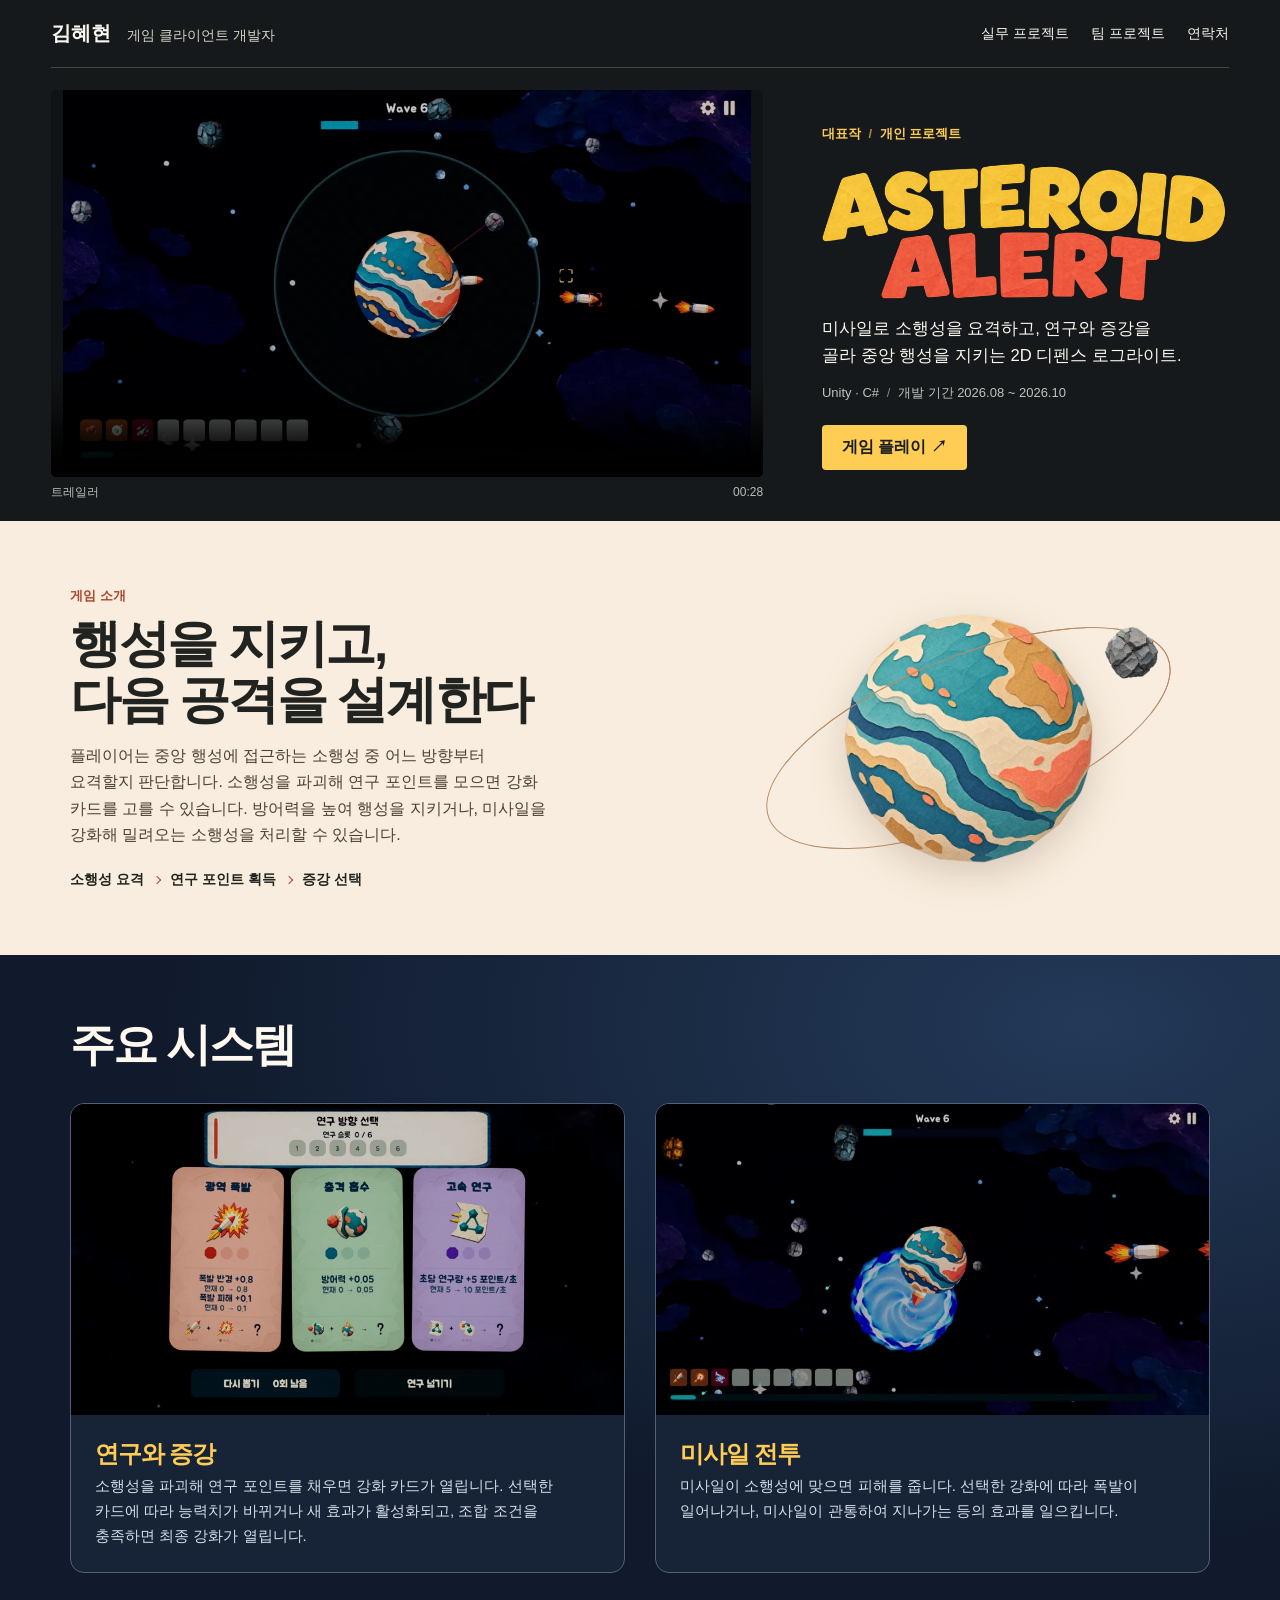
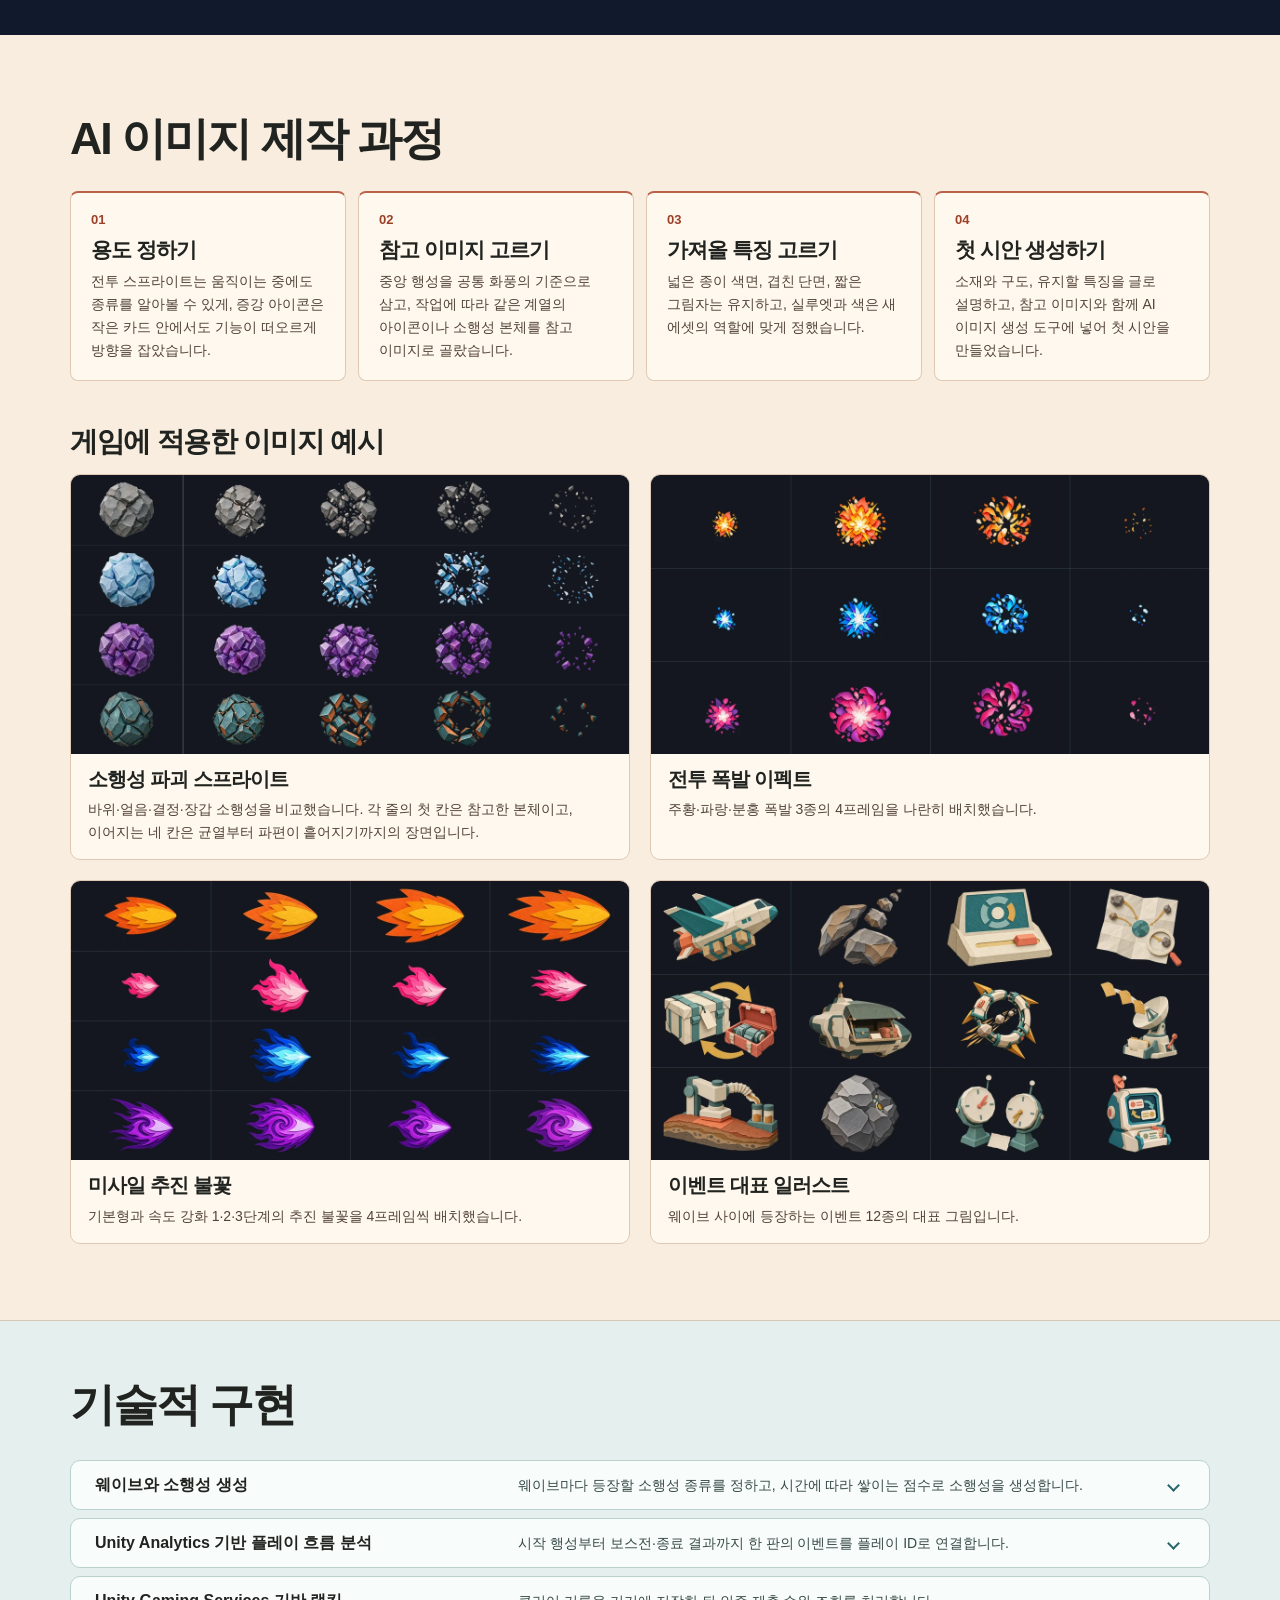
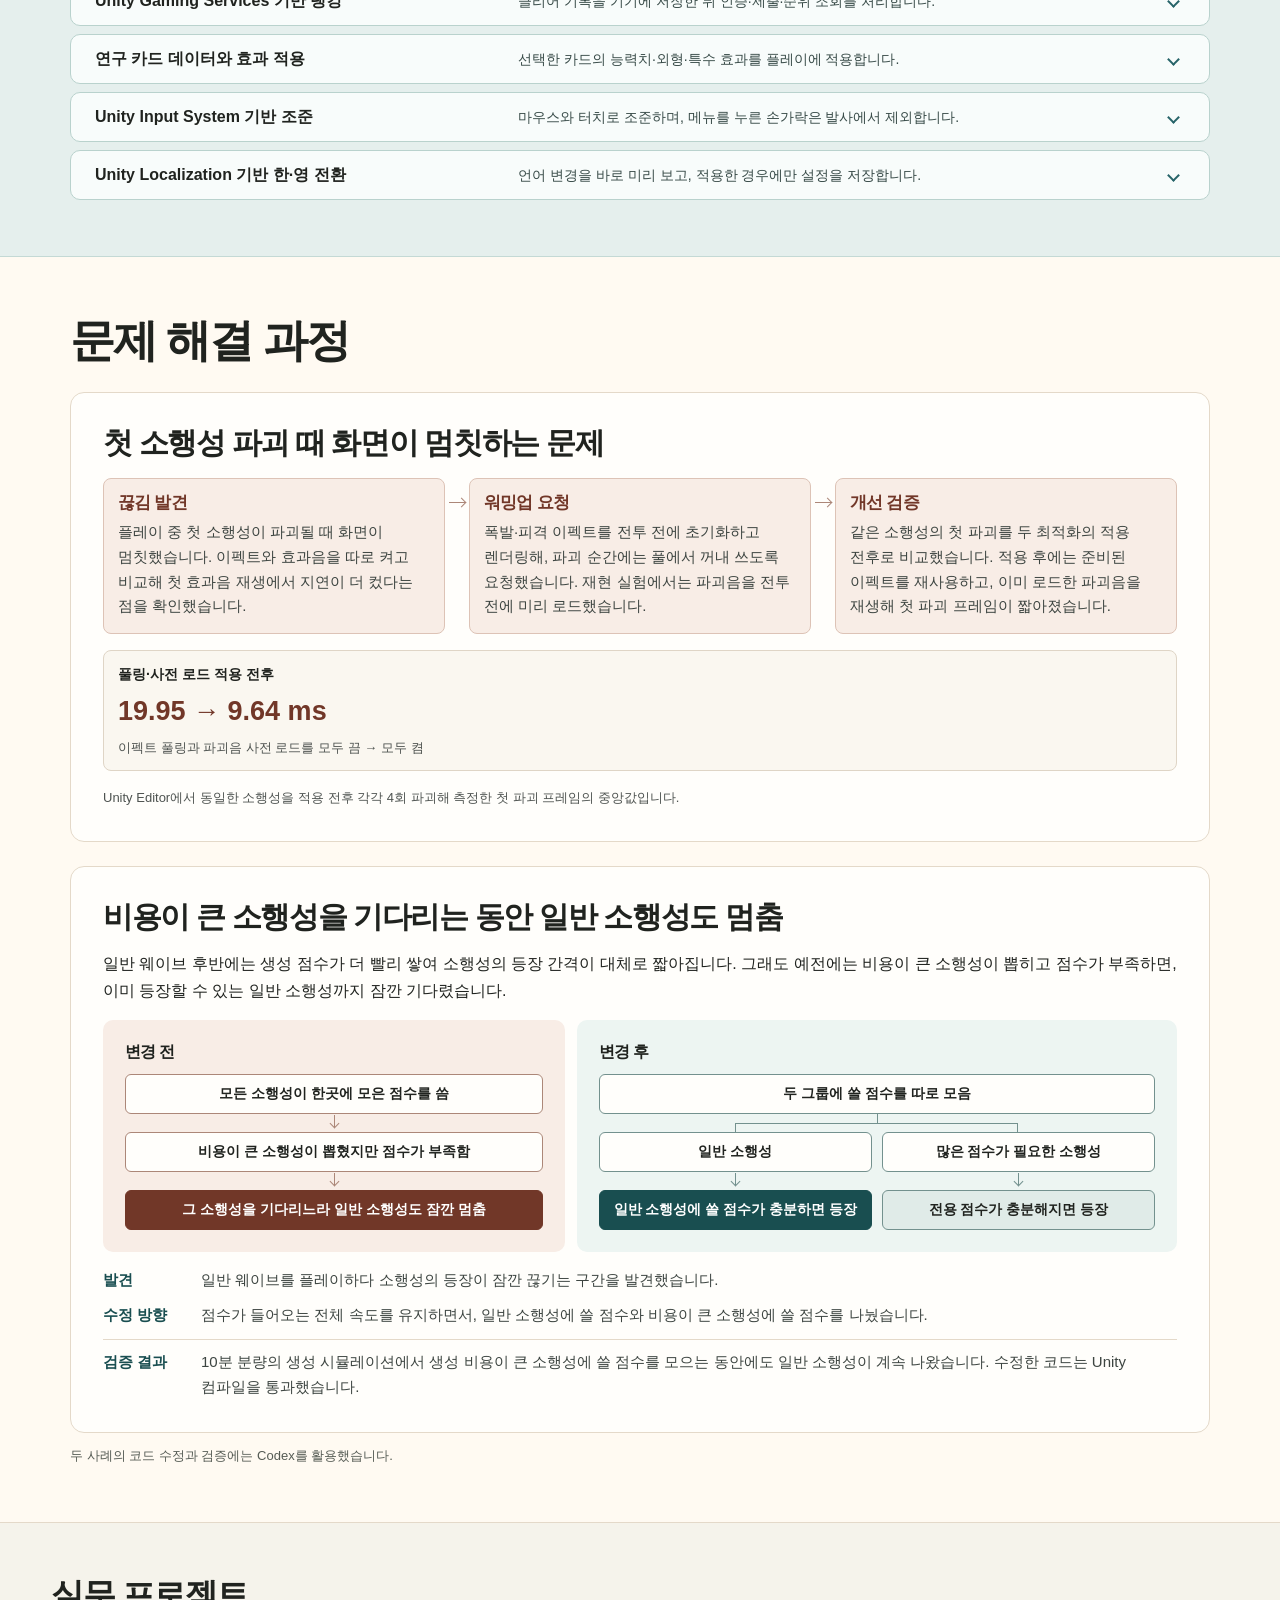
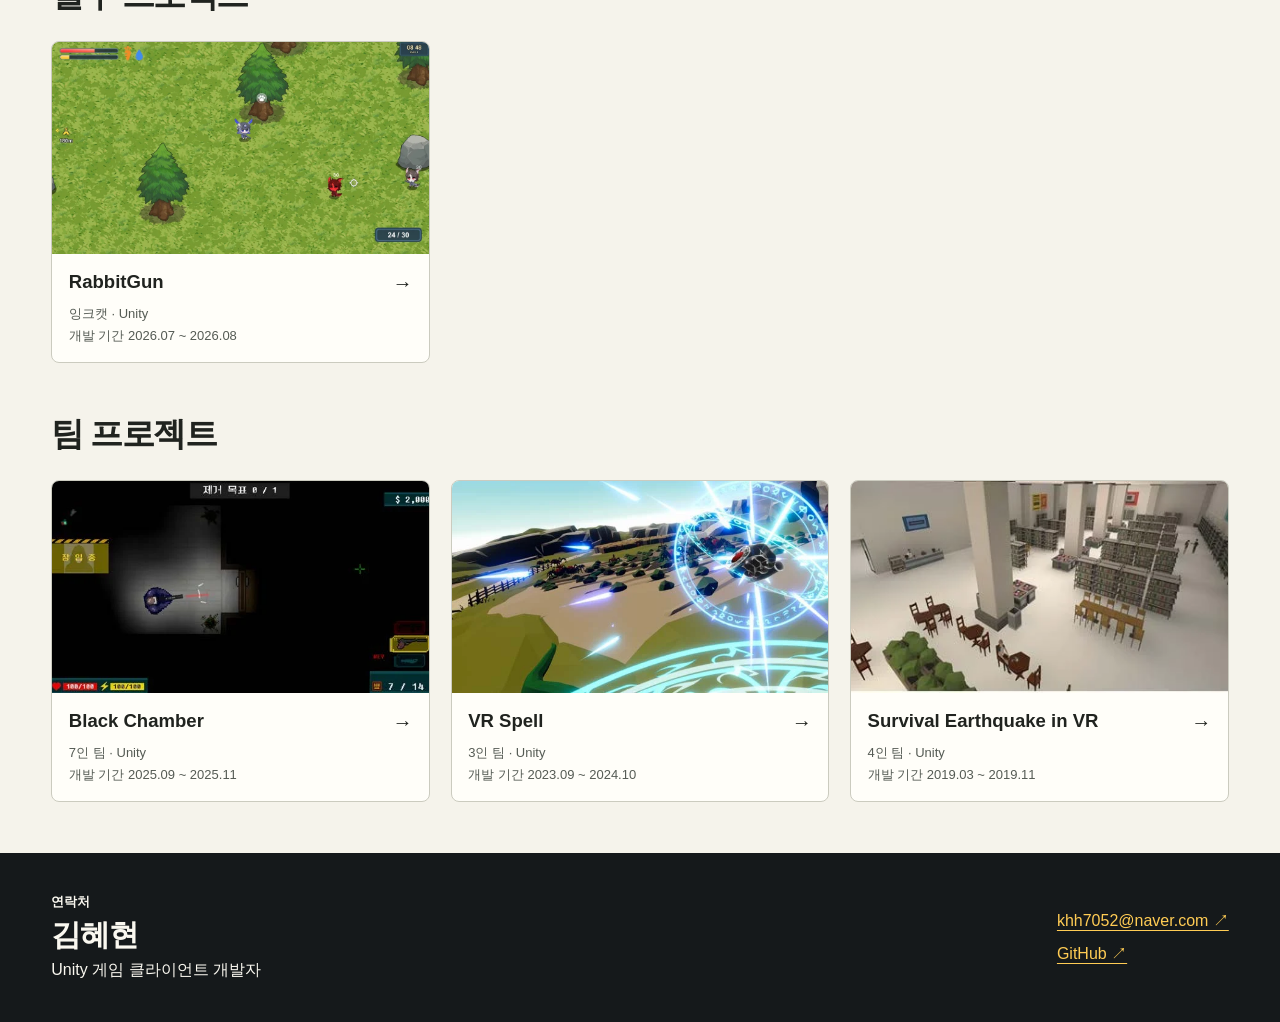
==== commit f42ba06c: "Use a single missile combat gameplay image" ====
--- a/index.html
+++ b/index.html
@@ -7,7 +7,7 @@
 <meta name="description" content="김혜현의 Unity 게임 클라이언트 개발 포트폴리오. 대표작 Asteroid Alert, 잉크캣 실무 프로젝트 RabbitGun, 세 팀 프로젝트를 소개합니다.">
 <title>김혜현 — Unity 게임 클라이언트 개발자</title>
 <link rel="icon" href="icon.webp">
-<link rel="stylesheet" href="style.css?v=asteroid-art-grid">
+<link rel="stylesheet" href="style.css?v=asteroid-combat-scene">
 <script src="project-dialog.js?v=project-dialog-dismiss" defer></script>
 </head>
 <body>
@@ -46,16 +46,7 @@
           <figcaption><h3>연구와 증강</h3><p>소행성을 파괴해 연구 포인트를 채우면 강화 카드가 열립니다. 선택한 카드에 따라 능력치가 바뀌거나 새 효과가 활성화되고, 조합 조건을 충족하면 최종 강화가 열립니다.</p></figcaption>
         </figure>
         <article class="asteroid-combat-card" aria-labelledby="asteroid-combat-title">
-          <div class="asteroid-combat-shots">
-            <figure>
-              <img src="missile-explosion.webp" width="640" height="640" loading="lazy" alt="미사일이 소행성에 맞은 자리에 폭발 효과가 퍼지는 게임 화면">
-              <figcaption>폭발</figcaption>
-            </figure>
-            <figure>
-              <img src="missile-piercing.webp" width="640" height="640" loading="lazy" alt="미사일이 첫 소행성의 오른쪽으로 빠져나와 다음 소행성을 향하는 게임 화면">
-              <figcaption>관통</figcaption>
-            </figure>
-          </div>
+          <img src="nebula-combat.webp" width="960" height="540" loading="lazy" decoding="async" alt="중앙 행성 주변으로 소행성이 접근하고 오른쪽으로 미사일이 날아가는 실제 전투 화면">
           <div class="asteroid-combat-copy"><h3 id="asteroid-combat-title">미사일 전투</h3><p>미사일이 소행성에 맞으면 피해를 줍니다. 선택한 강화에 따라 폭발이 일어나거나, 미사일이 관통하여 지나가는 등의 효과를 일으킵니다.</p></div>
         </article>
       </div>
--- a/style.css
+++ b/style.css
@@ -66,10 +66,6 @@
 .asteroid-implementation-media > figure,.asteroid-combat-card { min-width: 0; overflow: hidden; border: 1px solid #52617a; border-radius: 14px; background: #172337; }
 .asteroid-implementation-media img { display: block; width: 100%; height: auto; background: #080f1c; }
 .asteroid-implementation-media > figure > figcaption,.asteroid-combat-copy { padding: clamp(14px,2vw,24px); }
-.asteroid-combat-shots { display: grid; grid-template-columns: repeat(2,minmax(0,1fr)); gap: 1px; background: #52617a; }
-.asteroid-combat-shots figure { position: relative; }
-.asteroid-combat-shots img { aspect-ratio: 8/9; object-fit: cover; }
-.asteroid-combat-shots figcaption { position: absolute; top: 8px; left: 8px; padding: 2px 8px; border-radius: 4px; background: #0b1425; color: #fff8ef; font-weight: 700; }
 .asteroid-implementation-media h3 { font-size: clamp(18px,2vw,24px); }
 .asteroid-implementation-media h3 { color: var(--accent); }
 .asteroid-implementation-media p { margin-top: 6px; color: #d5deea; font-size: 15px; }
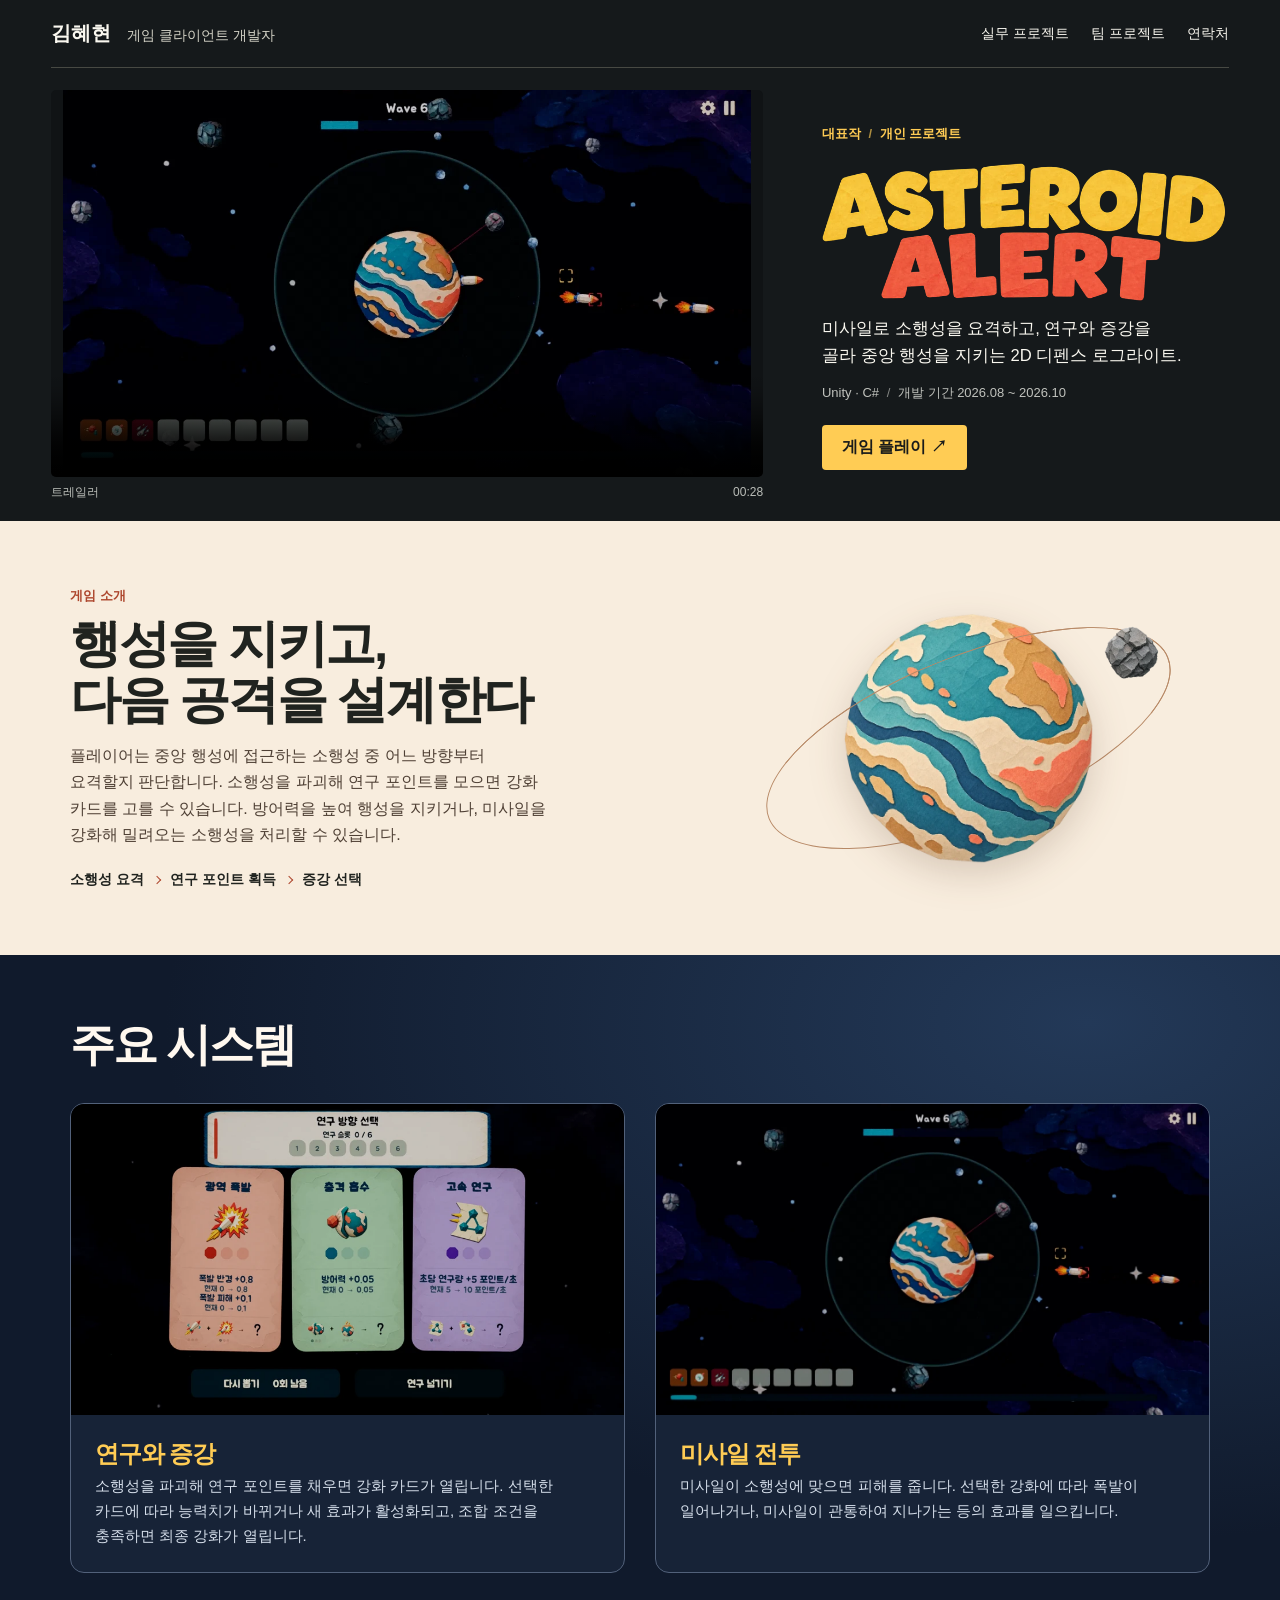
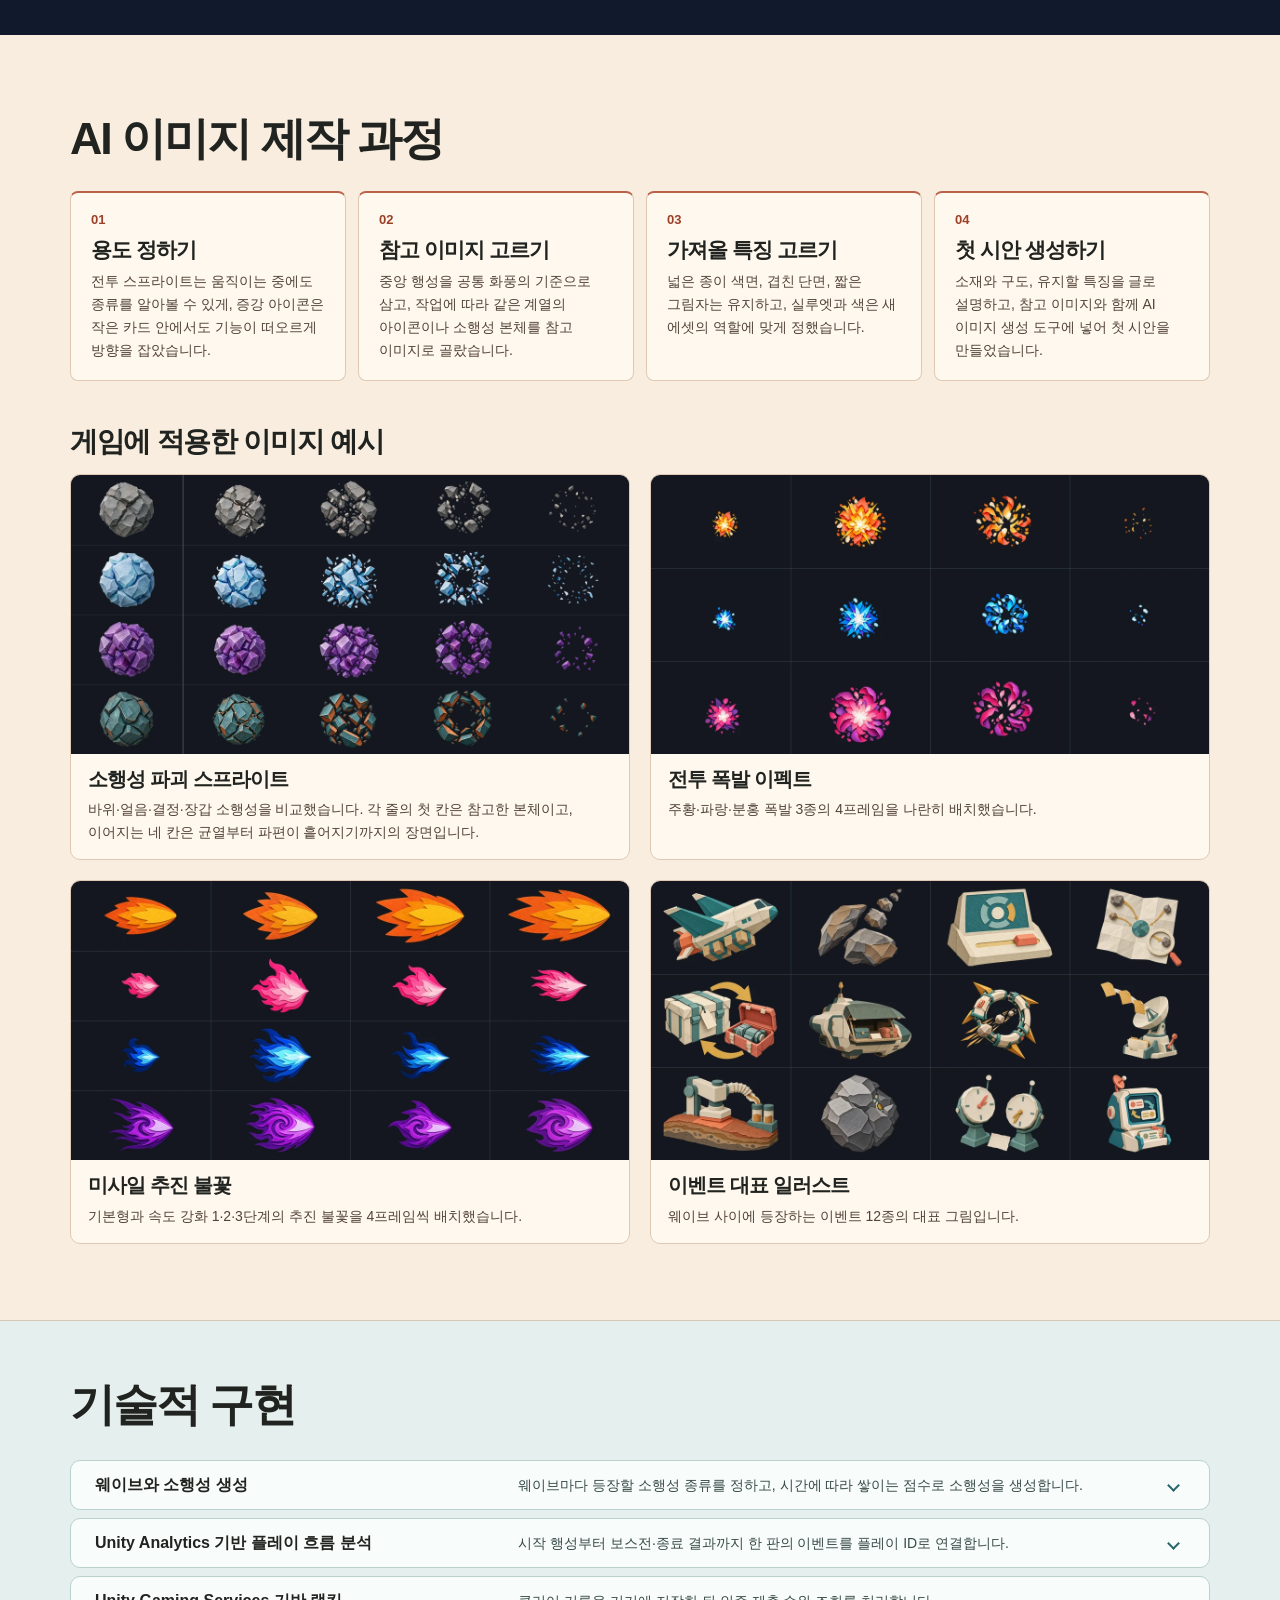
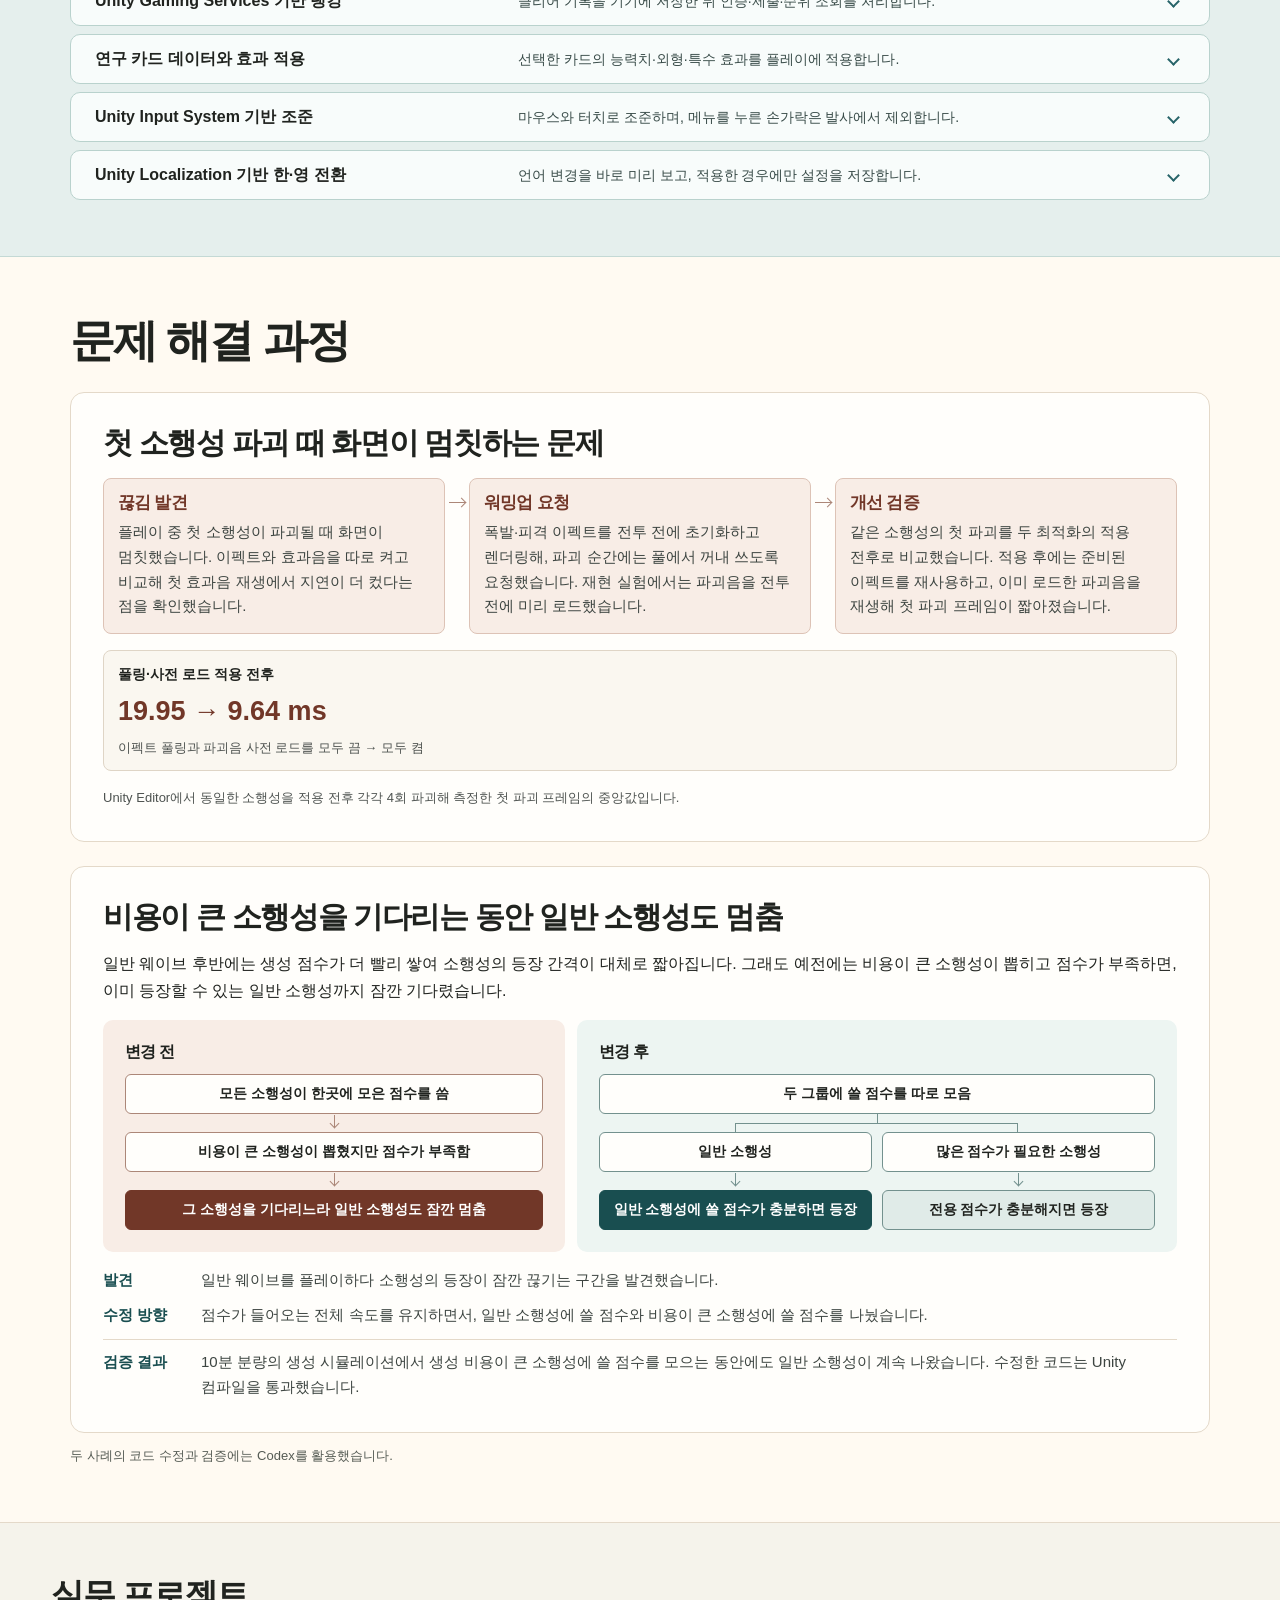
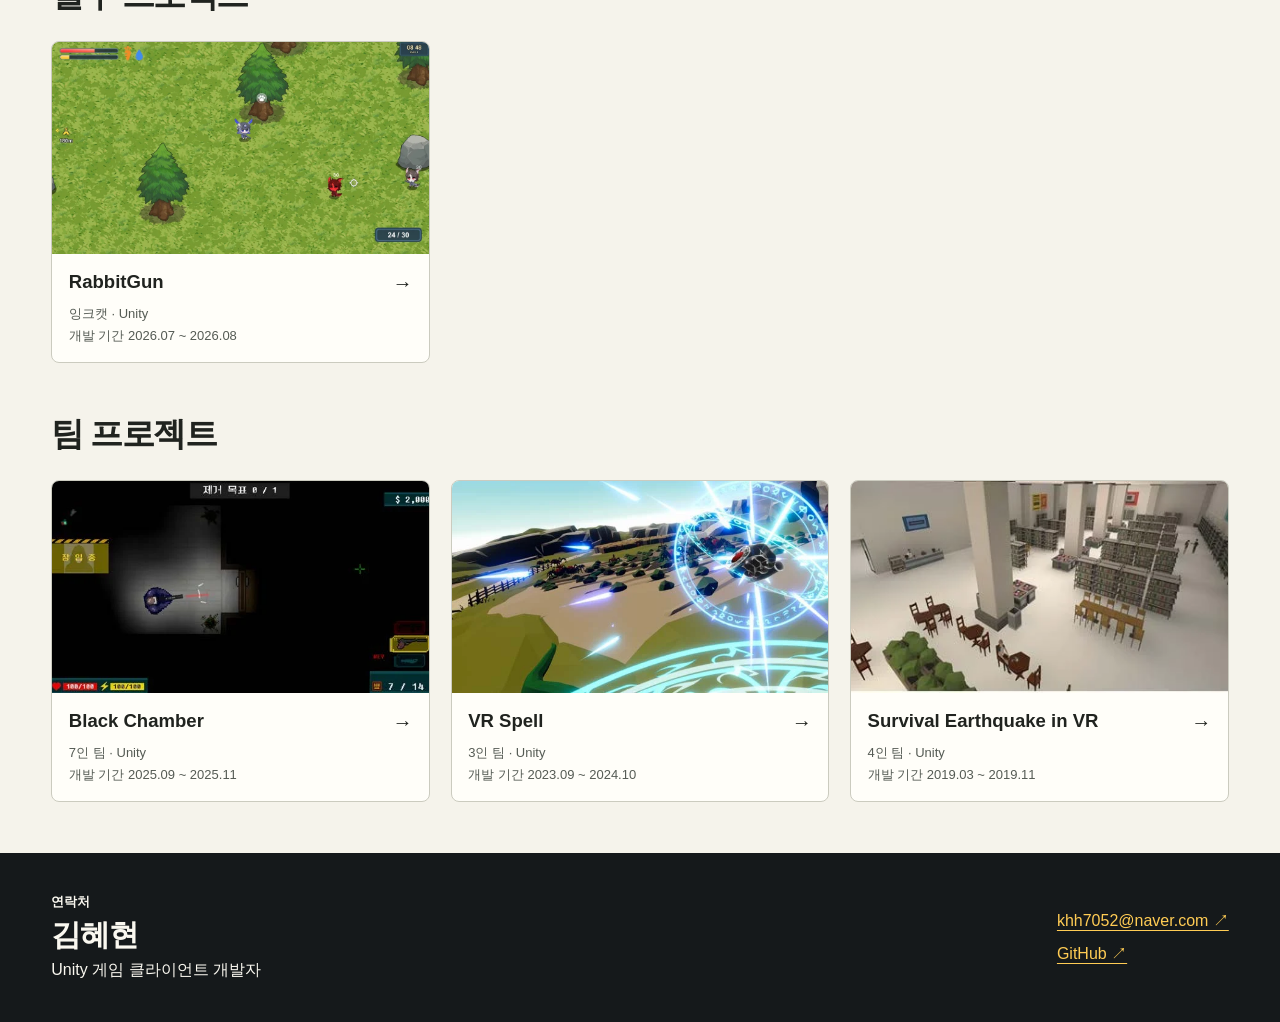
==== commit cd2f465b: "Show an ordinary wave in the missile combat card" ====
--- a/index.html
+++ b/index.html
@@ -46,7 +46,7 @@
           <figcaption><h3>연구와 증강</h3><p>소행성을 파괴해 연구 포인트를 채우면 강화 카드가 열립니다. 선택한 카드에 따라 능력치가 바뀌거나 새 효과가 활성화되고, 조합 조건을 충족하면 최종 강화가 열립니다.</p></figcaption>
         </figure>
         <article class="asteroid-combat-card" aria-labelledby="asteroid-combat-title">
-          <img src="nebula-combat.webp" width="960" height="540" loading="lazy" decoding="async" alt="중앙 행성 주변으로 소행성이 접근하고 오른쪽으로 미사일이 날아가는 실제 전투 화면">
+          <img src="combat.webp" width="1280" height="720" loading="lazy" decoding="async" alt="일반 웨이브에서 중앙 행성을 향해 다가오는 소행성과 행성에서 발사된 기본 미사일">
           <div class="asteroid-combat-copy"><h3 id="asteroid-combat-title">미사일 전투</h3><p>미사일이 소행성에 맞으면 피해를 줍니다. 선택한 강화에 따라 폭발이 일어나거나, 미사일이 관통하여 지나가는 등의 효과를 일으킵니다.</p></div>
         </article>
       </div>
